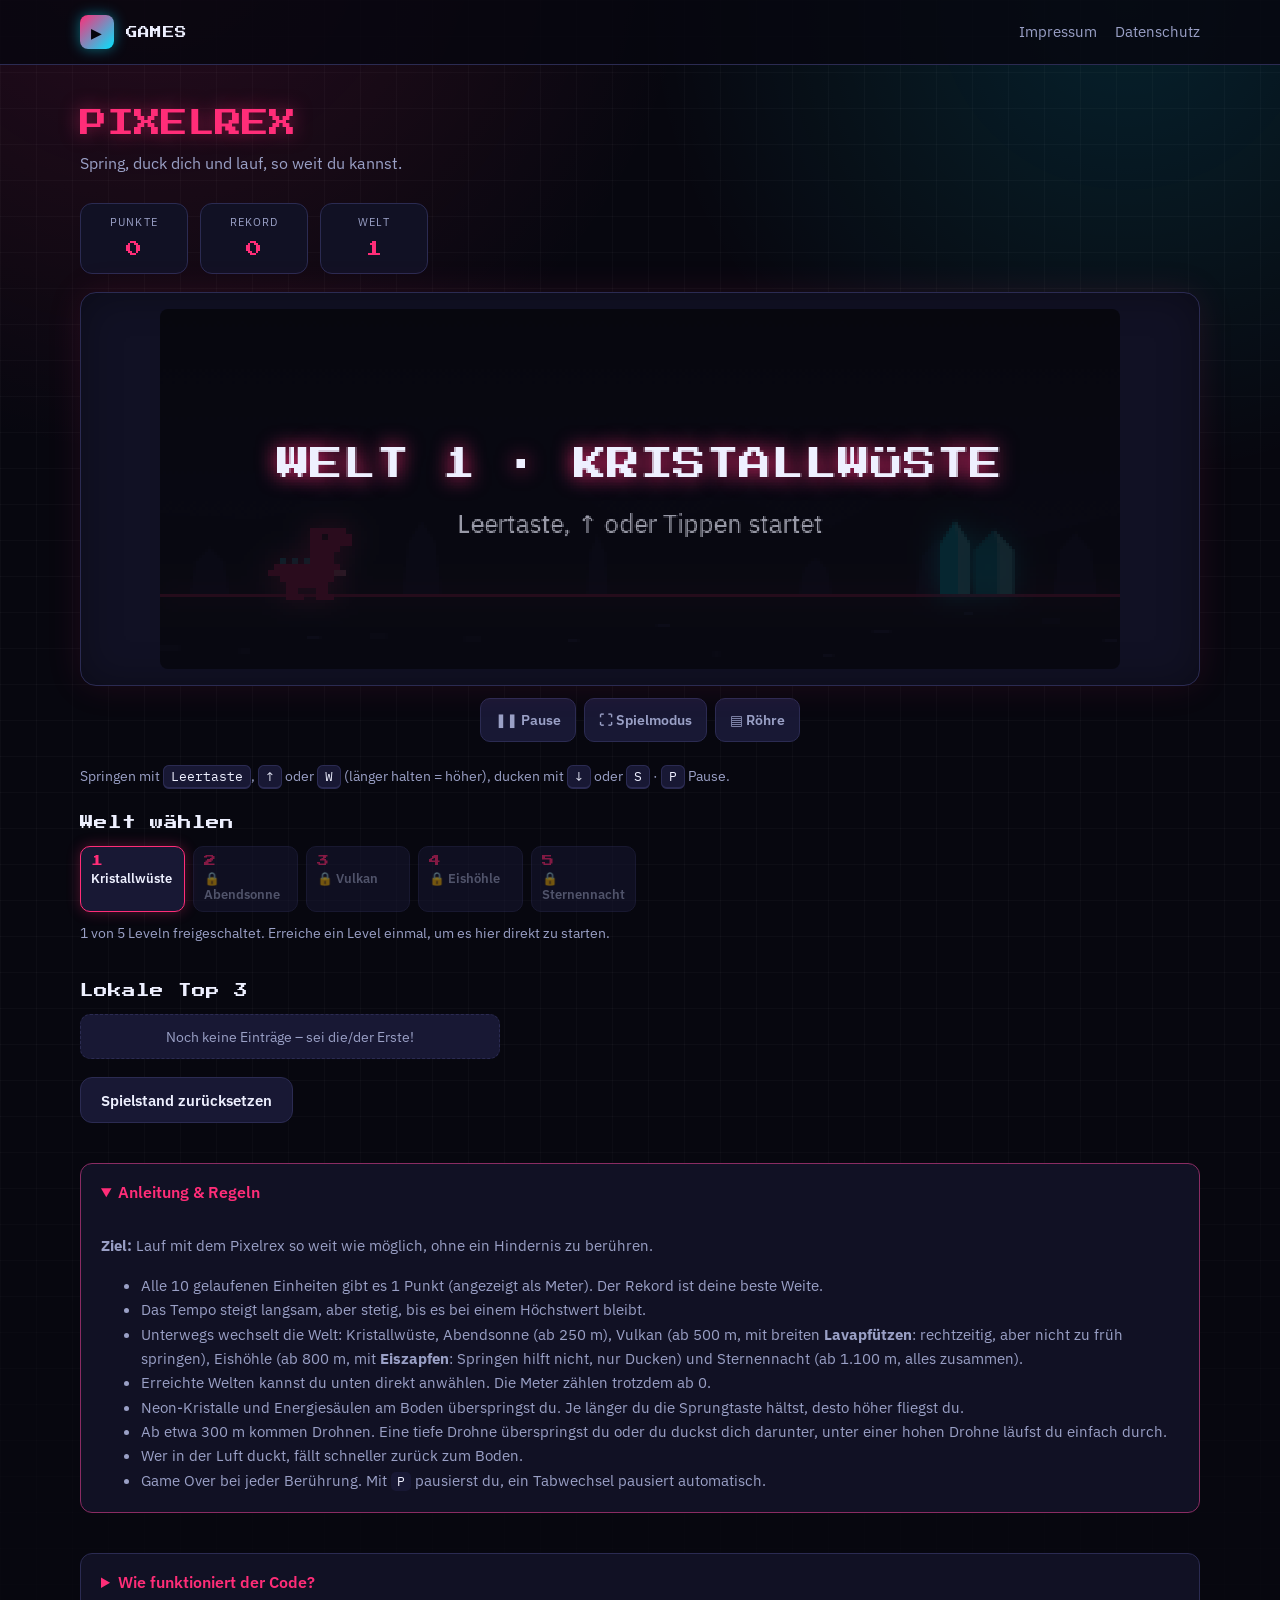
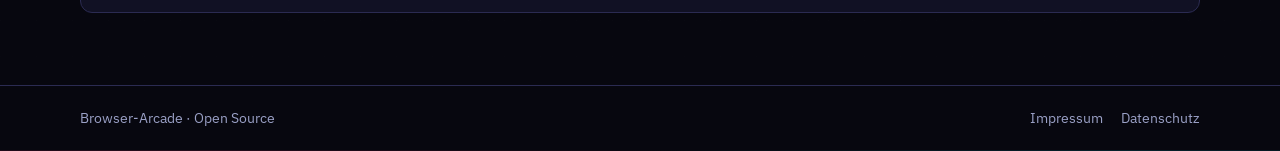
==== index.html @ fd1f9b68 "browser-arcade-pixelrex: eigenständiges Browserspiel (Vanilla-JS) Aus der Sammlung Browser-Arcade he" ====
<!doctype html>
<html lang="de">
<head>
  <meta charset="utf-8">
  <meta name="viewport" content="width=device-width,initial-scale=1">
  <meta name="theme-color" content="#07070f">
  <link rel="icon" href="./favicon.svg" type="image/svg+xml">
  <link rel="stylesheet" href="./assets/style.css">
  <title>PIXELREX · Browser-Arcade</title>
  <meta name="description" content="Endlos-Läufer im Browser: Spring mit dem neon-pinken Pixelrex über Kristalle, dück dich unter Drohnen durch und lauf so weit wie möglich. Mit Tastatur oder Touch spielbar.">
</head>
<body style="--ak:var(--pink)">
  <div class="raster" aria-hidden="true"></div>
  <a class="skip-link" href="#main">Zum Inhalt springen</a>
  <header class="kopf"><nav class="container nav" aria-label="Hauptnavigation">
    <a class="marke" href="./"><span class="logo">▶</span>GAMES</a>
    <div class="nav-links"><a href="./impressum.html">Impressum</a><a href="./datenschutz.html">Datenschutz</a></div>
  </nav></header>
  <main id="main" class="container">
    <div class="spiel-kopf"><div><h1>PIXELREX</h1><p class="unterzeile">Spring, duck dich und lauf, so weit du kannst.</p></div></div>
    <div class="hud">
      <div class="hud-feld"><div class="label">Punkte</div><div class="wert" id="hud-punkte">0</div></div>
      <div class="hud-feld"><div class="label">Rekord</div><div class="wert" id="hud-rekord">0</div></div>
      <div class="hud-feld"><div class="label">Welt</div><div class="wert" id="hud-welt">1</div></div>
    </div>
    <div class="buehne">
      <!-- Logisch 640x240 Pixel. Die CSS-Breite (100%, max. 960px) skaliert das Bild nur;
           die Spiellogik rechnet immer in den 640er-Koordinaten. -->
      <canvas id="leinwand" width="640" height="240" role="img"
              aria-label="Pixelrex-Spielfeld: ein pinker Pixel-Dino läuft über einen Neon-Boden und weicht Kristallen und Drohnen aus"
              style="max-width:960px;margin-inline:auto;image-rendering:pixelated"></canvas>
    </div>
    <p class="steuerung"><span class="nur-tastatur">Springen mit <kbd>Leertaste</kbd>, <kbd>↑</kbd> oder <kbd>W</kbd> (länger halten = höher), ducken mit <kbd>↓</kbd> oder <kbd>S</kbd> · <kbd>P</kbd> Pause.</span><span class="nur-touch">Rechte Taste oder Tippen aufs Feld springt (länger halten = höher), die linke Taste duckt. Tipp: Im Querformat und mit <strong>Spielmodus</strong> wird das Feld am größten.</span></p>
    <section style="max-width:420px;margin-top:36px"><h2 style="font-family:var(--pixel);font-weight:400;font-size:.85rem">Lokale Top 3</h2><div id="topliste"></div>
      <button class="knopf" id="reset" style="margin-top:10px">Spielstand zurücksetzen</button></section>
    <section class="lernbox"><details open><summary>Anleitung &amp; Regeln</summary>
      <p><strong>Ziel:</strong> Lauf mit dem Pixelrex so weit wie möglich, ohne ein Hindernis zu berühren.</p>
      <ul>
        <li>Alle 10 gelaufenen Einheiten gibt es 1 Punkt (angezeigt als Meter). Der Rekord ist deine beste Weite.</li>
        <li>Das Tempo steigt langsam, aber stetig, bis es bei einem Höchstwert bleibt.</li>
        <li>Unterwegs wechselt die Welt: Kristallwüste, Abendsonne (ab 250 m), Vulkan (ab 500 m, mit breiten <strong>Lavapfützen</strong>: rechtzeitig, aber nicht zu früh springen), Eishöhle (ab 800 m, mit <strong>Eiszapfen</strong>: Springen hilft nicht, nur Ducken) und Sternennacht (ab 1.100 m, alles zusammen).</li>
        <li>Erreichte Welten kannst du unten direkt anwählen. Die Meter zählen trotzdem ab 0.</li>
        <li>Neon-Kristalle und Energiesäulen am Boden überspringst du. Je länger du die Sprungtaste hältst, desto höher fliegst du.</li>
        <li>Ab etwa 300 m kommen Drohnen. Eine tiefe Drohne überspringst du oder du duckst dich darunter, unter einer hohen Drohne läufst du einfach durch.</li>
        <li>Wer in der Luft duckt, fällt schneller zurück zum Boden.</li>
        <li>Game Over bei jeder Berührung. Mit <code>P</code> pausierst du, ein Tabwechsel pausiert automatisch.</li>
      </ul>
    </details></section>

    <section class="lernbox"><details><summary>Wie funktioniert der Code?</summary>
      <p><strong>Die Welt läuft, nicht der Rex.</strong> Der Rex steht immer bei <code>x = 72</code>. Stattdessen schieben wir Hindernisse, Bodenmarken und Hintergrund pro Schritt um <code>tempo * SCHRITT</code> nach links. Dadurch brauchen wir keine Kamera, und die Kollisionsrechnung bleibt einfach, weil sich nur eine Achse des Rex ändert: seine Höhe.</p>
      <p><strong>Physik mit festem Zeitschritt.</strong> Ein Sprung ist eine Wurfparabel: Die Gravitation zieht die Geschwindigkeit pro Sekunde um 2400 Pixel nach unten, die Geschwindigkeit verschiebt die Höhe. Würden wir mit der Zeit seit dem letzten Frame rechnen, fiele die Sprunghöhe je nach Bildrate minimal unterschiedlich aus. Darum sammelt ein <em>Akkumulator</em> die Zeit und verbraucht sie in festen Portionen von 1/240 Sekunde, wie bei Snake. Die Formeln dazu (<code>luftzeit</code>, <code>sprunghoehe</code>) stehen in <code>logik.js</code>.</p>
      <p><strong>Kollision per AABB.</strong> Jede Figur bekommt ein achsenparalleles Rechteck (<em>Axis-Aligned Bounding Box</em>). Zwei Rechtecke überlappen sich genau dann, wenn sie sich auf der x-Achse UND auf der y-Achse überlappen, das sind vier Vergleiche. Die Hitboxen sind absichtlich ein paar Pixel kleiner als die Grafik: Ecken, Stacheln und Kristallspitzen sind optisch leer, ein Treffer dort fühlte sich unfair an.</p>
      <p><strong>Warum der Abstand zwischen Hindernissen mit dem Tempo wächst.</strong> Ein Sprung dauert immer rund 0,63 Sekunden, egal wie schnell die Welt läuft. Bei hohem Tempo legt der Rex in dieser Zeit aber viel mehr Strecke zurück. Mit einer festen Lücke in Pixeln läge das nächste Hindernis irgendwann schon vor der Landung, und das Spiel wäre unschaffbar. <code>mindestAbstand</code> rechnet deshalb in Zeit (Luftzeit plus Reaktionspuffer) und wandelt sie mit <code>Strecke = Tempo * Zeit</code> in Pixel um. Ein Zufallszuschlag sorgt für Abwechslung.</p>
      <p><strong>Eingabe-Puffer und variable Sprunghöhe.</strong> Wer die Taste einen Wimpernschlag zu früh drückt, soll nicht bestraft werden: Der Wunsch wird 0,12 Sekunden gemerkt und beim Landen eingelöst. Lässt man die Taste los, solange der Rex noch steigt, wird seine Geschwindigkeit begrenzt (<code>sprungKappen</code>), und der Sprung fällt niedriger aus.</p>
      <p><strong>Pixel-Kunst aus Text.</strong> Der Rex ist ein Array aus Zeichenketten: Jedes Zeichen steht für ein Quadrat (<code>#</code> Körper, <code>e</code> Auge, <code>.</code> leer). Eine kleine Schleife malt daraus <code>fillRect</code>-Rechtecke. Kristalle, Säulen und Drohnen entstehen aus Pfaden (<code>moveTo</code>, <code>lineTo</code>). Die Farben liest <code>lesFarbe</code> per <code>getComputedStyle</code> aus den CSS-Variablen.</p>
      <p><strong>Parallaxe.</strong> Zwei Hintergrundebenen wandern unterschiedlich schnell (12 % und 35 % des Bodentempos). Das täuscht Tiefe vor. Wer im Betriebssystem &quot;Bewegung reduzieren&quot; eingestellt hat, sieht die Ebenen stillstehen, Staubwolken und Funken entfallen ganz (<code>bewegungReduziert()</code>).</p>
      <p><strong>Touch.</strong> <code>pointerdown</code> löst den Sprung aus, Finger halten und nach unten ziehen duckt. <code>touch-action: none</code> verhindert, dass der Browser dabei die Seite scrollt.</p>
    </details></section>
  </main>
  <footer class="fuss"><div class="container fuss-in"><span>Browser-Arcade · Open Source</span><nav aria-label="Rechtliches"><a href="./impressum.html">Impressum</a><a href="./datenschutz.html">Datenschutz</a></nav></div></footer>
  <script type="module" src="./game.js"></script>
</body>
</html>
---- assets/style.css ----
/* ============================================================
   Browser-Arcade · Design-System
   ------------------------------------------------------------
   Dieses Stylesheet teilen sich ALLE Seiten (Hub + jedes Spiel).
   Aufbau:
     1. Schriften (lokal gehostet, keine externen Dienste)
     2. Design-Tokens (CSS-Variablen = zentrale Stellschrauben)
     3. Grundlayout (Body, Hintergrund, Container)
     4. Kopfzeile / Fußzeile
     5. Hub: Spiel-Karten-Raster
     6. Spielseiten: Kopf, HUD, Spielfläche
     7. Bausteine: Knöpfe, Dialoge, Topliste, Badges
     8. Animationen & Übergänge
     9. Barrierefreiheit (reduzierte Bewegung)
    10. Gewinnfeier (eskalierende Gewinn-Animationen der Slots)
    11. Risiko (Leiter und Rot/Schwarz, assets/risiko.js)
   ============================================================ */


/* ---------- 1. Schriften ------------------------------------
   @font-face lädt die Schriftdateien vom EIGENEN Server.
   font-display:swap = Text sofort mit Ersatzschrift anzeigen,
   bis die richtige Schrift geladen ist (kein "unsichtbarer Text"). */
@font-face{font-family:"Press Start 2P";font-style:normal;font-weight:400;font-display:swap;src:url("fonts/press-start-2p-latin-400-normal.woff2") format("woff2")}
@font-face{font-family:"IBM Plex Sans";font-style:normal;font-weight:400;font-display:swap;src:url("fonts/ibm-plex-sans-latin-400-normal.woff2") format("woff2")}
@font-face{font-family:"IBM Plex Sans";font-style:normal;font-weight:600;font-display:swap;src:url("fonts/ibm-plex-sans-latin-600-normal.woff2") format("woff2")}
@font-face{font-family:"IBM Plex Sans";font-style:normal;font-weight:700;font-display:swap;src:url("fonts/ibm-plex-sans-latin-700-normal.woff2") format("woff2")}
@font-face{font-family:"IBM Plex Mono";font-style:normal;font-weight:400;font-display:swap;src:url("fonts/ibm-plex-mono-latin-400-normal.woff2") format("woff2")}


/* ---------- 2. Design-Tokens ---------------------------------
   Alle Farben/Abstände an EINER Stelle. Ändert man hier etwas,
   zieht es sich durch die komplette Seite. var(--name) greift
   überall darauf zu. */
:root{
  /* Flächen */
  --bg:#07070f;          /* Seitenhintergrund (fast schwarz, leicht blau) */
  --panel:#111124;       /* Karten & Panels */
  --panel2:#181834;      /* hellere Panel-Variante (Hover, HUD) */
  --line:#2b2b52;        /* Rahmenlinien */

  /* Text */
  --txt:#eef0ff;         /* Haupttext */
  --mut:#9aa0c6;         /* gedämpfter Text */

  /* Neon-Akzente – jede Spielkategorie hat ihre Farbe */
  --pink:#ff2d78;        /* Arcade/Action */
  --cyan:#00e5ff;        /* Puzzle */
  --lime:#9dff00;        /* Wörter */
  --gold:#ffc84d;        /* Glück & Zahlen / Casino */
  --violet:#b28dff;      /* Bald verfügbar */

  /* Schrift-Stapel */
  --pixel:"Press Start 2P",monospace;            /* Überschriften, Scores */
  --sans:"IBM Plex Sans",system-ui,sans-serif;   /* Fließtext */
  --mono:"IBM Plex Mono",monospace;              /* Zahlen, Tastatur-Hinweise */

  /* Bewegung – zentrale Timing-Werte für ruhige, einheitliche Übergänge */
  --schnell:.18s cubic-bezier(.4,0,.2,1);
  --weich:.3s cubic-bezier(.33,1,.68,1);

  /* Akzentfarbe der aktuellen Seite – Spielseiten überschreiben
     diese Variable per style="--ak:var(--cyan)" am <body>. */
  --ak:var(--cyan);
}

*{box-sizing:border-box}
html{scroll-behavior:smooth}


/* ---------- 3. Grundlayout ----------------------------------- */
body{
  margin:0;min-width:320px;min-height:100svh;
  color:var(--txt);
  font:16px/1.6 var(--sans);
  background:
    /* zwei weiche Farb-Glows oben links/rechts … */
    radial-gradient(circle at 12% -5%, color-mix(in srgb,var(--pink) 14%,transparent), transparent 34rem),
    radial-gradient(circle at 88% 0%, color-mix(in srgb,var(--cyan) 12%,transparent), transparent 30rem),
    var(--bg);
  /* Einblendung beim Seitenwechsel (Definition unter Punkt 8) */
  animation:seite-rein .45s cubic-bezier(.33,1,.68,1) both;
}

/* Dezentes Pixel-Raster über der ganzen Seite. position:fixed +
   pointer-events:none = liegt drüber, stört aber keine Klicks. */
.raster{
  position:fixed;inset:0;z-index:-1;pointer-events:none;
  background-image:
    linear-gradient(#ffffff07 1px,transparent 1px),
    linear-gradient(90deg,#ffffff07 1px,transparent 1px);
  background-size:36px 36px;
  mask-image:linear-gradient(#000 60%,transparent);
}

a{color:inherit}
.container{width:min(1120px,calc(100% - 40px));margin:auto}

/* Sprungmarke für Tastatur-Nutzer: unsichtbar, bis sie Fokus bekommt */
.skip-link{position:absolute;left:-999px;top:8px;background:var(--panel);padding:8px 14px;border-radius:8px;z-index:99}
.skip-link:focus{left:8px}


/* ---------- 4. Kopfzeile / Fußzeile -------------------------- */
.kopf{
  position:sticky;top:0;z-index:10;
  border-bottom:1px solid var(--line);
  background:color-mix(in srgb,var(--bg) 82%,transparent);
  backdrop-filter:blur(14px);  /* "Milchglas"-Effekt beim Scrollen */
}
.nav{min-height:64px;display:flex;align-items:center;justify-content:space-between;gap:20px}
.marke{display:flex;align-items:center;gap:12px;text-decoration:none;font-family:var(--pixel);font-size:.72rem;letter-spacing:.02em}
.marke .logo{
  display:grid;place-items:center;width:34px;height:34px;border-radius:8px;
  background:linear-gradient(135deg,var(--pink),var(--cyan));color:#05050c;
  font-size:.9rem;
  box-shadow:0 0 14px color-mix(in srgb,var(--cyan) 45%,transparent);
}
.nav-links{display:flex;flex-wrap:wrap;gap:8px 18px;font-size:.92rem}
.nav-links a{color:var(--mut);text-decoration:none;transition:color var(--schnell)}
.nav-links a:hover,.nav-links a[aria-current="page"]{color:var(--ak)}

.fuss{border-top:1px solid var(--line);margin-top:72px}
.fuss-in{min-height:64px;display:flex;flex-wrap:wrap;align-items:center;justify-content:space-between;gap:10px 20px;font-size:.9rem;color:var(--mut)}
.fuss a{color:var(--mut);text-decoration:none;transition:color var(--schnell)}
.fuss a:hover{color:var(--ak)}
.fuss nav{display:flex;gap:18px}


/* ---------- 5. Hub: Hero + Karten-Raster ---------------------- */
.hero{padding:72px 0 40px;text-align:center}
.hero .zeile{color:var(--ak);font-family:var(--pixel);font-size:.68rem;letter-spacing:.14em;text-transform:uppercase}
.hero h1{
  margin:18px 0 0;font-family:var(--pixel);font-weight:400;
  font-size:clamp(1.4rem,5vw,2.6rem);line-height:1.45;
  text-shadow:0 0 22px color-mix(in srgb,var(--ak) 55%,transparent);
}
.hero .intro{max-width:620px;margin:20px auto 0;color:var(--mut);font-size:1.08rem}

.kategorie{padding:34px 0 10px}
.kategorie h2{
  display:flex;align-items:center;gap:12px;
  font-family:var(--pixel);font-weight:400;font-size:.9rem;letter-spacing:.04em;
  color:var(--kat,var(--txt));
}
/* kleine Leucht-Raute vor jeder Kategorie-Überschrift */
.kategorie h2::before{
  content:"";width:10px;height:10px;rotate:45deg;flex:none;
  background:var(--kat,var(--txt));
  box-shadow:0 0 10px var(--kat,var(--txt));
}

.raster-karten{
  display:grid;gap:18px;margin-top:18px;
  grid-template-columns:repeat(auto-fill,minmax(250px,1fr));
}

/* Spiel-Karte: <a class="karte" style="--kat:var(--pink)"> …
   --kat steuert Rahmen-, Glow- und Icon-Farbe der Karte. */
.karte{
  position:relative;display:flex;flex-direction:column;gap:12px;
  padding:20px;border-radius:14px;text-decoration:none;
  background:linear-gradient(180deg,var(--panel2),var(--panel));
  border:1px solid color-mix(in srgb,var(--kat,var(--line)) 35%,var(--line));
  transition:transform var(--weich),box-shadow var(--weich),border-color var(--weich);
}
.karte:hover,.karte:focus-visible{
  transform:translateY(-5px);
  border-color:var(--kat);
  box-shadow:0 10px 32px #00000066,0 0 24px color-mix(in srgb,var(--kat) 28%,transparent);
}
/* Icon wackelt beim Hover kurz – Keyframes unter Punkt 8 */
.karte:hover .karte-icon{animation:wackeln .5s ease}
.karte-icon{width:46px;height:46px;color:var(--kat)}
.karte-icon svg{width:100%;height:100%;display:block}
.karte h3{margin:0;font-family:var(--pixel);font-weight:400;font-size:.82rem;line-height:1.5;color:var(--txt)}
.karte p{margin:0;color:var(--mut);font-size:.92rem;flex:1}
.karte .meta{display:flex;align-items:center;justify-content:space-between;font-size:.8rem;color:var(--mut)}
.karte .meta .los{color:var(--kat);font-weight:600;transition:transform var(--schnell)}
.karte:hover .meta .los{transform:translateX(4px)}

/* "Bald"-Karten: gleiche Optik, aber nicht klickbar + ausgegraut */
.karte.bald{opacity:.55;pointer-events:none}
.karte .badge{
  position:absolute;top:14px;right:14px;
  font-family:var(--pixel);font-size:.62rem;padding:5px 8px;border-radius:6px;
  color:var(--kat);border:1px solid color-mix(in srgb,var(--kat) 50%,transparent);
}

.hinweis{
  margin-top:56px;padding:16px 20px;border-radius:12px;font-size:.92rem;color:var(--mut);
  background:var(--panel);border:1px solid var(--line);
}
.hinweis strong{color:var(--txt)}


/* ---------- 6. Spielseiten ------------------------------------ */
.spiel-kopf{padding:40px 0 8px;display:flex;flex-wrap:wrap;align-items:end;justify-content:space-between;gap:16px}
.spiel-kopf h1{
  margin:0;font-family:var(--pixel);font-weight:400;
  font-size:clamp(1.1rem,4vw,1.7rem);line-height:1.4;color:var(--ak);
  text-shadow:0 0 18px color-mix(in srgb,var(--ak) 50%,transparent);
}
.spiel-kopf .unterzeile{margin:8px 0 0;color:var(--mut)}

/* HUD = Anzeigen über dem Spielfeld (Punkte, Rekord, Züge …) */
.hud{display:flex;flex-wrap:wrap;gap:12px;margin:18px 0}
.hud-feld{
  min-width:108px;padding:10px 16px;border-radius:12px;text-align:center;
  background:var(--panel);border:1px solid var(--line);
}
.hud-feld .label{font-size:.68rem;letter-spacing:.1em;text-transform:uppercase;color:var(--mut)}
.hud-feld .wert{font-family:var(--pixel);font-size:1rem;margin-top:6px;color:var(--ak)}

/* Rahmen um die eigentliche Spielfläche (Canvas oder Grid) */
.buehne{
  position:relative;margin:10px 0 26px;padding:16px;border-radius:16px;
  background:var(--panel);border:1px solid var(--line);
  box-shadow:inset 0 0 40px #00000055,0 0 36px color-mix(in srgb,var(--ak) 10%,transparent);
}
.buehne canvas{display:block;width:100%;height:auto;border-radius:8px;image-rendering:pixelated}

/* Steuerungs-Hinweise unter dem Spielfeld */
.steuerung{color:var(--mut);font-size:.9rem}
.steuerung kbd{
  font-family:var(--mono);font-size:.82rem;color:var(--txt);
  background:var(--panel2);border:1px solid var(--line);border-bottom-width:2px;
  border-radius:6px;padding:2px 7px;
}

/* Abschnitt "Wie funktioniert der Code?" auf jeder Spielseite */
.lernbox{margin:40px 0}
.lernbox details{
  background:var(--panel);border:1px solid var(--line);border-radius:12px;
  padding:4px 20px;transition:border-color var(--schnell);
}
.lernbox details[open]{border-color:color-mix(in srgb,var(--ak) 45%,var(--line))}
.lernbox summary{cursor:pointer;padding:12px 0;font-weight:600;color:var(--ak)}
.lernbox p,.lernbox li{color:var(--mut);font-size:.95rem}
.lernbox code{font-family:var(--mono);font-size:.85em;color:var(--txt);background:var(--panel2);padding:1px 6px;border-radius:5px}


/* ---------- 7. Bausteine -------------------------------------- */
.knopf{
  display:inline-block;padding:12px 20px;border-radius:12px;cursor:pointer;
  font:600 .95rem var(--sans);text-decoration:none;color:var(--txt);
  background:var(--panel2);border:1px solid var(--line);
  transition:transform var(--schnell),box-shadow var(--schnell),border-color var(--schnell);
}
.knopf:hover{transform:translateY(-2px);border-color:var(--ak)}
.knopf:active{transform:translateY(0) scale(.97)}  /* kurzes "Eindrücken" */
.knopf.primaer{
  border:0;color:#05050c;
  background:linear-gradient(135deg,var(--ak),color-mix(in srgb,var(--ak) 55%,#fff));
}
.knopf.primaer:hover{box-shadow:0 0 22px color-mix(in srgb,var(--ak) 50%,transparent)}
.knopf:disabled{opacity:.45;cursor:not-allowed;transform:none}

/* Game-Over-/Info-Dialog (natives <dialog>-Element) */
dialog.spiel-dialog{
  border:1px solid color-mix(in srgb,var(--ak) 45%,var(--line));border-radius:16px;
  background:var(--panel);color:var(--txt);
  padding:28px;max-width:min(92vw,420px);text-align:center;
  box-shadow:0 0 60px color-mix(in srgb,var(--ak) 25%,transparent);
}
dialog.spiel-dialog::backdrop{background:#05050ccc;backdrop-filter:blur(3px)}
dialog.spiel-dialog[open]{animation:dialog-rein .3s cubic-bezier(.33,1,.68,1)}
dialog.spiel-dialog h2{font-family:var(--pixel);font-weight:400;font-size:1rem;color:var(--ak);margin:0 0 14px;line-height:1.5}
dialog.spiel-dialog .gross{font-family:var(--pixel);font-size:1.6rem;margin:10px 0}
dialog.spiel-dialog p{color:var(--mut)}
dialog.spiel-dialog .aktionen{display:flex;gap:10px;justify-content:center;margin-top:20px;flex-wrap:wrap}

/* Frisch eingetragener Platz: nur ein dezenter Akzentrahmen, kein Tamtam */
.topliste li.neu{border-color:color-mix(in srgb,var(--ak) 55%,var(--line))}
/* Unaufdringliche "Eingetragen als …"-Zeile im Game-Over-Dialog */
.initialen-zeile{color:var(--mut);font-size:.85rem;margin:2px 0 0}
.initialen.klein{width:5ch;font-size:.8rem;padding:4px 0 4px .3em;margin-left:6px;letter-spacing:.2em}

/* Eingabefeld für Arcade-Initialen (3 Zeichen) */
.initialen{
  width:7ch;text-align:center;text-transform:uppercase;
  font-family:var(--pixel);font-size:1.2rem;letter-spacing:.3em;
  color:var(--ak);background:var(--panel2);
  border:1px solid var(--line);border-radius:10px;padding:10px 0 10px .3em;
  transition:border-color var(--schnell),box-shadow var(--schnell);
}
.initialen:focus{outline:none;border-color:var(--ak);box-shadow:0 0 14px color-mix(in srgb,var(--ak) 35%,transparent)}

/* Lokale Top-3-Liste */
.topliste{margin:0;padding:0;list-style:none}
.topliste li{
  display:flex;align-items:center;gap:14px;
  padding:10px 14px;border-radius:10px;margin-bottom:8px;
  background:var(--panel2);border:1px solid var(--line);
  animation:zeile-rein .4s cubic-bezier(.33,1,.68,1) backwards;
}
/* Einträge erscheinen nacheinander (gestaffelte Verzögerung) */
.topliste li:nth-child(2){animation-delay:.08s}
.topliste li:nth-child(3){animation-delay:.16s}
.topliste .platz{font-family:var(--pixel);font-size:.8rem;width:2.2em;color:var(--mut)}
.topliste li:first-child .platz{color:var(--gold);text-shadow:0 0 10px color-mix(in srgb,var(--gold) 60%,transparent)}
.topliste .name{font-family:var(--pixel);font-size:.8rem;letter-spacing:.15em}
.topliste .punkte{margin-left:auto;font-family:var(--mono);color:var(--ak)}
.topliste .leer{color:var(--mut);font-size:.9rem;border-style:dashed;justify-content:center}

/* Casino-Bausteine: Einsatz-Chips + Wallet-Leiste ------------- */
/* Chip-Knöpfe zum Wählen des Einsatzes (10/25/50/100). Der aktive
   Chip bekommt aria-pressed="true" und leuchtet in der Akzentfarbe. */
.chips{display:flex;flex-wrap:wrap;gap:10px;margin:14px 0}
.chip{
  min-width:64px;padding:10px 14px;border-radius:999px;cursor:pointer;
  font:600 .95rem var(--mono);color:var(--txt);
  background:var(--panel2);border:2px dashed var(--line);
  transition:transform var(--schnell),border-color var(--schnell),box-shadow var(--schnell);
}
.chip:hover{transform:translateY(-2px)}
.chip[aria-pressed="true"]{
  border-style:solid;border-color:var(--ak);color:var(--ak);
  box-shadow:0 0 14px color-mix(in srgb,var(--ak) 35%,transparent);
}
.chip:disabled{opacity:.4;cursor:not-allowed;transform:none}
/* Gewinn-/Verlust-Einblendung über dem Spielfeld */
.gewinn-anzeige{font-family:var(--pixel);font-size:1.1rem;text-align:center;min-height:1.6em}
.gewinn-anzeige.plus{color:var(--lime);text-shadow:0 0 16px color-mix(in srgb,var(--lime) 60%,transparent)}
.gewinn-anzeige.minus{color:var(--pink)}

/* Rechtstexte (Impressum / Datenschutz) */
.rechtlich{padding-top:48px;max-width:760px}
/* Pixelschrift ist sehr breit – Größe an die Bildschirmbreite koppeln
   (clamp) und notfalls Wortumbruch erlauben, sonst sprengt eine lange
   Überschrift wie "Datenschutzerklärung" schmale Handys. */
.rechtlich h1{font-family:var(--pixel);font-weight:400;font-size:clamp(.92rem,4vw,1.4rem);line-height:1.6;overflow-wrap:anywhere}
.rechts-block p,.rechts-block a{overflow-wrap:anywhere}
.rechtlich .intro,.rechts-block p,.rechts-block address,.rechts-block li{color:var(--mut)}
.rechts-block{margin-top:30px;padding:20px 24px;border-radius:12px;background:var(--panel);border:1px solid var(--line)}
.rechts-block h2{margin-top:0;font-size:1.05rem}
.rechtlich a{color:var(--cyan)}


/* ---------- 8. Animationen & Übergänge ------------------------ */
/* Sanfter Übergang zwischen Seiten (View-Transitions-API).
   Browser ohne Unterstützung ignorieren die Regel einfach –
   dann greift nur die Einblend-Animation am <body>. */
@view-transition{navigation:auto}

@keyframes seite-rein{from{opacity:0;transform:translateY(10px)}to{opacity:1;transform:none}}
@keyframes dialog-rein{from{opacity:0;transform:translateY(14px) scale(.96)}to{opacity:1;transform:none}}
@keyframes zeile-rein{from{opacity:0;transform:translateX(-10px)}to{opacity:1;transform:none}}
@keyframes wackeln{25%{rotate:-7deg}60%{rotate:6deg}100%{rotate:0deg}}
/* Puls für neue Rekorde – Klasse .rekord-puls per JS setzen */
@keyframes rekord{0%,100%{transform:scale(1)}50%{transform:scale(1.12)}}
.rekord-puls{animation:rekord .5s ease 2}
/* Kurzes Aufblitzen (z. B. bei Treffern/Gewinn) */
@keyframes blitz{from{filter:brightness(2.2)}to{filter:none}}
.blitz{animation:blitz .35s ease}
/* Schütteln bei Fehleingaben (z. B. unbekanntes Wort) */
@keyframes schuettel{10%,90%{translate:-2px 0}20%,80%{translate:4px 0}30%,70%{translate:-6px 0}40%,60%{translate:6px 0}50%{translate:-4px 0}}
.schuettel{animation:schuettel .45s ease}


/* ---------- 9. Barrierefreiheit -------------------------------
   Nutzer mit "Bewegung reduzieren" im Betriebssystem bekommen
   eine ruhige Seite: alle Deko-Animationen und Übergänge aus.
   (Spiele fragen das zusätzlich in JS über UI.bewegungReduziert ab.) */
@media (prefers-reduced-motion:reduce){
  *,*::before,*::after{animation-duration:.01ms !important;animation-iteration-count:1 !important;transition-duration:.01ms !important}
  html{scroll-behavior:auto}
  @view-transition{navigation:none}
}


/* ---------- 10. Gewinnfeier ------------------------------------
   Eskalierende Gewinn-Animationen der Casino-Slots (assets/gewinnfeier.js).
   Drei Stufen, abhängig vom Verhältnis Auszahlung / Gesamteinsatz:
     .stufe-1  Banner (ab x5)            kurzes goldenes Band über der Bühne
     .stufe-2  Overlay (ab x15)          halbtransparent, pulsierender Glow, Funken
     .stufe-3  Vollbild-Overlay (ab x40) Strahlen, Münzregen (Canvas), blitzender Rand
   Das Overlay ist IMMER ein Kind der .buehne (position:absolute), nie über der
   ganzen Seite. Höhe und Mittelpunkt setzt das Skript per Inline-Style
   (height und die Variable --gf-y). Farben kommen aus den Tokens var(--gold)
   und var(--ak); die Pixel-Schrift ist var(--pixel). */

/* Grundbox: liegt oben in der Bühne und fängt Klicks ab (Klick = überspringen). */
.gewinnfeier{
  position:absolute;left:0;top:0;width:100%;
  z-index:8;                                    /* über allen Spiel-Ebenen der Bühne (bis 6), aber UNTER der Kopfzeile (10) */
  cursor:pointer;-webkit-tap-highlight-color:transparent;
  --gf-y:50%;                                   /* Mitte des Walzenfensters, setzt das Skript */
  animation:gf-rein .18s ease-out backwards;    /* nur "backwards": ein Endzustand würde das Ausblenden blockieren */
  transition:opacity .22s ease;
}
.gewinnfeier.weg{opacity:0}
.gewinnfeier.weg-schnell{opacity:0;transition-duration:.12s}

/* Nur für Screenreader: ein ruhiger Satz statt des tickenden Betrags */
.gf-sr{position:absolute;width:1px;height:1px;overflow:hidden;clip-path:inset(50%);white-space:nowrap}

/* --- Stufe 1: Banner (auch bei "Bewegung reduzieren" für alle Stufen) --- */
/* Das Band sitzt mittig auf der Oberkante der Bühne (halb drin, halb drüber):
   so verdeckt es die Walzen nicht. */
.gf-banner{
  position:absolute;left:50%;top:0;translate:-50% -50%;
  width:max-content;max-width:calc(100% - 16px);
  display:flex;flex-wrap:wrap;align-items:center;justify-content:center;gap:4px 14px;
  padding:10px 16px;border-radius:12px;text-align:center;
  font-family:var(--pixel);line-height:1.5;color:#1b1100;
  background:linear-gradient(135deg,#ffe9a0,var(--gold) 55%,#d8921a);
  box-shadow:0 4px 0 #8a5a00,0 0 24px color-mix(in srgb,var(--gold) 65%,transparent);
  animation:gf-banner-rein .32s cubic-bezier(.2,1.5,.4,1) backwards;
}
/* Im Banner: dunkle Schrift auf Gold (die Text-Stile unten gelten für das große Overlay) */
.gf-banner .gf-name{font-size:clamp(.58rem,2.8vw,.74rem);color:#1b1100;text-shadow:none;animation:none}
.gf-banner .gf-betrag{font-size:clamp(.72rem,3.4vw,.95rem);margin-top:0;color:#1b1100;text-shadow:none}
.gewinnfeier.reduziert{animation:none}
.gewinnfeier.reduziert .gf-banner{animation:none}

/* --- Stufe 2 und 3: Overlay in der Bühne --- */
.gewinnfeier.stufe-2,.gewinnfeier.stufe-3{overflow:hidden;border-radius:15px}
.gewinnfeier.stufe-2{
  background:radial-gradient(ellipse 85% 75% at 50% var(--gf-y),
    color-mix(in srgb,var(--gold) 24%,transparent),
    color-mix(in srgb,var(--bg) 74%,transparent) 78%);
}
.gewinnfeier.stufe-3{
  background:radial-gradient(ellipse 90% 80% at 50% var(--gf-y),
    color-mix(in srgb,var(--gold) 30%,transparent),
    color-mix(in srgb,var(--bg) 88%,transparent) 80%);
}

/* Pulsierender Gold-Glow am Innenrand des Overlays */
.gf-glow{
  position:absolute;inset:0;border-radius:inherit;pointer-events:none;
  box-shadow:inset 0 0 34px 4px color-mix(in srgb,var(--gold) 45%,transparent);
  animation:gf-puls 1s ease-in-out infinite alternate;
}
.stufe-3 .gf-glow{
  box-shadow:inset 0 0 60px 10px color-mix(in srgb,var(--gold) 65%,transparent);
  animation-duration:.45s;
}

/* Stufe 3: langsam kreisende Lichtstrahlen hinter dem Betrag */
.gf-strahlen{
  position:absolute;left:50%;top:var(--gf-y);width:230%;aspect-ratio:1;translate:-50% -50%;
  pointer-events:none;
  background:repeating-conic-gradient(color-mix(in srgb,var(--gold) 30%,transparent) 0 8deg,transparent 8deg 22deg);
  -webkit-mask-image:radial-gradient(circle,#000 0,transparent 52%);
  mask-image:radial-gradient(circle,#000 0,transparent 52%);
  animation:gf-drehen 16s linear infinite;
}

/* Stufe 3: Canvas der Partikel-Engine füllt das ganze Overlay */
.gf-partikel{position:absolute;inset:0;width:100%;height:100%;pointer-events:none}

/* Stufe 2: einzelne aufsteigende Funken (--x, --dauer, --verz setzt das Skript zufällig) */
.gf-funke{
  position:absolute;left:var(--x);bottom:6%;width:4px;height:4px;pointer-events:none;
  background:#fff3b0;box-shadow:0 0 8px 2px color-mix(in srgb,var(--gold) 80%,transparent);
  animation:gf-funke var(--dauer) ease-out var(--verz) infinite backwards;
}

/* Text: Zusatzzeile, Stufen-Name, Betrag, Faktor */
.gf-inhalt{
  position:absolute;left:50%;top:var(--gf-y);translate:-50% -50%;
  width:min(94%,520px);text-align:center;pointer-events:none;
  font-family:var(--pixel);
}
.gf-zusatz{font-size:clamp(.5rem,2.4vw,.62rem);color:var(--mut);letter-spacing:.12em;margin-bottom:10px}
.gf-name{
  font-size:clamp(.8rem,4.4vw,1.5rem);line-height:1.4;color:var(--gold);
  text-shadow:0 0 16px var(--gold),3px 3px 0 #6e4300;
  animation:gf-pop .45s cubic-bezier(.2,1.5,.4,1) backwards;
}
.gf-betrag{
  font-size:clamp(1.25rem,8.4vw,2.7rem);line-height:1.3;margin-top:12px;color:#fff6d0;
  text-shadow:0 0 18px var(--gold),0 0 4px var(--gold);overflow-wrap:anywhere;
  font-variant-numeric:tabular-nums;
}
.gf-faktor{margin-top:12px;font:600 .85rem var(--sans);color:var(--txt);text-shadow:0 1px 4px #000,0 0 10px #000}
.stufe-3 .gf-name{font-size:clamp(1rem,6vw,2rem);animation-duration:.55s}
.stufe-3 .gf-betrag{font-size:clamp(1.4rem,9.4vw,3.2rem)}
/* Ist der Ticker am Ziel, "schlägt" der Endbetrag einmal ein */
.gewinnfeier.fertig .gf-betrag{animation:gf-knall .5s cubic-bezier(.2,1.6,.4,1)}
.gf-hinweis{
  position:absolute;left:0;right:0;bottom:8px;text-align:center;pointer-events:none;
  font:.72rem var(--sans);color:var(--mut);opacity:.8;
}

/* --- Leuchten der Bühne selbst (Klasse am .buehne-Element, nur während der Feier) --- */
/* Nur die Mitte der Animation ist angegeben; Anfang und Ende sind der normale Zustand der Bühne. */
@keyframes gf-leuchten-1{
  35%{border-color:var(--gold);box-shadow:inset 0 0 40px #00000055,0 0 30px 3px color-mix(in srgb,var(--gold) 60%,transparent)}
}
@keyframes gf-leuchten-2{
  25%,75%{border-color:var(--gold);box-shadow:inset 0 0 40px #00000055,0 0 42px 6px color-mix(in srgb,var(--gold) 70%,transparent)}
  50%{border-color:color-mix(in srgb,var(--gold) 50%,var(--line));box-shadow:inset 0 0 40px #00000055,0 0 24px color-mix(in srgb,var(--gold) 40%,transparent)}
}
@keyframes gf-leuchten-3{
  0%,100%{border-color:var(--gold);box-shadow:inset 0 0 50px color-mix(in srgb,var(--gold) 35%,transparent),0 0 70px 14px color-mix(in srgb,var(--gold) 80%,transparent)}
  50%{border-color:#fff3b0;box-shadow:inset 0 0 20px #00000055,0 0 26px 2px color-mix(in srgb,var(--gold) 45%,transparent)}
}
.buehne.gf-leuchten-1{animation:gf-leuchten-1 1.2s ease-out}
.buehne.gf-leuchten-2{animation:gf-leuchten-2 1s ease-in-out 2}
.buehne.gf-leuchten-3{animation:gf-leuchten-3 .5s ease-in-out infinite}

@keyframes gf-rein{from{opacity:0}}
@keyframes gf-banner-rein{from{opacity:0;translate:-50% -140%;scale:.7}}
@keyframes gf-pop{from{opacity:0;scale:.5}}
@keyframes gf-knall{0%{scale:1}40%{scale:1.3}100%{scale:1}}
@keyframes gf-puls{from{opacity:.45}to{opacity:1}}
@keyframes gf-drehen{to{rotate:360deg}}
@keyframes gf-funke{
  from{translate:0 0;opacity:0}
  15%{opacity:1}
  to{translate:0 -150px;opacity:0}
}

/* Bewegung reduzieren: Das Skript baut dann ohnehin nur das statische Banner, und die
   globale Regel in Abschnitt 9 schaltet CSS-Animationen ab. Hier zur Sicherheit noch
   die Dauer-Schleifen und das Bühnen-Leuchten. */
@media (prefers-reduced-motion:reduce){
  .gf-glow,.gf-strahlen,.gf-funke,.buehne[class*="gf-leuchten-"]{animation:none}
}


/* ---------- 11. Risiko ------------------------------------------
   Das Risiko-Feature (assets/risiko.js): nach einem Gewinn "Sammeln oder
   riskieren?", mit der RISIKOLEITER und dem Kartenrisiko ROT/SCHWARZ.
   Zwei Verwendungen, ein Stil:
     .risiko        Overlay IN der .buehne der Slots (position:absolute, wie die
                    Gewinnfeier, nie über der ganzen Seite). Das Skript setzt die
                    Höhe per Inline-Style.
     .rk-leiter     die Leiter selbst (auch im Solo-Spiel "Risikoleiter" benutzt)
     .rk-karten     die Karte mit den Knöpfen ROT / SCHWARZ
   Farben: Gold (var(--gold)) für Gewinn und Aufstieg, Pink (var(--pink)) für
   Gefahr, Null und Absturz. Die Pixel-Schrift ist var(--pixel). */

.risiko{
  position:absolute;left:0;top:0;width:100%;
  z-index:9;                                    /* über der Gewinnfeier (8), unter der Kopfzeile (10) */
  display:grid;place-items:center;padding:12px;
  border-radius:15px;overflow:auto;
  background:radial-gradient(ellipse 90% 80% at 50% 50%,
    color-mix(in srgb,var(--gold) 14%,transparent),
    color-mix(in srgb,var(--bg) 90%,transparent) 78%);
  animation:rk-rein .18s ease-out backwards;    /* nur "backwards": ein Endzustand würde das Ausblenden blockieren */
  transition:opacity .18s ease,background .3s ease;
}
.risiko.weg{opacity:0}
/* Nach einem Absturz färbt sich alles rot */
.risiko.verloren{
  background:radial-gradient(ellipse 90% 80% at 50% 50%,
    color-mix(in srgb,var(--pink) 26%,transparent),
    color-mix(in srgb,var(--bg) 90%,transparent) 78%);
}

.rk-panel{
  width:min(100%,400px);padding:18px 16px 14px;border-radius:16px;text-align:center;
  background:color-mix(in srgb,var(--panel) 95%,transparent);
  border:1px solid color-mix(in srgb,var(--gold) 55%,var(--line));
  box-shadow:0 10px 36px #000a,0 0 34px color-mix(in srgb,var(--gold) 22%,transparent);
  transition:border-color .3s ease,box-shadow .3s ease;
}
.rk-panel:focus{outline:none}                   /* nur programmatischer Fokus (tabindex=-1), kein Tab-Stopp */
.risiko.verloren .rk-panel{
  border-color:var(--pink);
  box-shadow:0 10px 36px #000a,0 0 38px color-mix(in srgb,var(--pink) 38%,transparent);
}

.rk-kopf{margin:0;font-family:var(--pixel);font-size:.62rem;letter-spacing:.16em;color:var(--mut)}
.risiko.verloren .rk-kopf{color:var(--pink)}
.rk-betrag{
  margin:8px 0 2px;font-family:var(--pixel);font-size:clamp(1.3rem,7vw,2rem);line-height:1.3;
  color:var(--gold);text-shadow:0 0 16px color-mix(in srgb,var(--gold) 60%,transparent);
  font-variant-numeric:tabular-nums;overflow-wrap:anywhere;
}
.risiko.verloren .rk-betrag{color:var(--pink);text-shadow:0 0 16px color-mix(in srgb,var(--pink) 60%,transparent)}
.rk-netto{margin:0;min-height:1.4em;font-size:.82rem;color:var(--mut)}
.rk-frage{margin:12px 0 10px;font-weight:600}
.rk-bereich{display:flex;flex-direction:column;align-items:stretch}
.rk-klein{margin:12px 0 0;font-size:.78rem;line-height:1.45;color:var(--mut)}

/* Knopf-Reihe: auf schmalen Handys umbrechen */
.rk-aktionen{display:flex;flex-wrap:wrap;justify-content:center;gap:10px}
.rk-aktionen .knopf{flex:1 1 104px;padding:12px 10px}
.rk-riskieren{
  border:0;color:#fff;letter-spacing:.04em;
  background:linear-gradient(135deg,var(--pink),color-mix(in srgb,var(--pink) 55%,#000));
}
.rk-riskieren:hover:not(:disabled){box-shadow:0 0 22px color-mix(in srgb,var(--pink) 55%,transparent);border-color:transparent}

/* --- Die Leiter ----------------------------------------------- */
.rk-leiter{display:flex;flex-direction:column;gap:10px;align-items:stretch}
.rk-stufen{list-style:none;margin:0;padding:0;display:flex;flex-direction:column;gap:5px}
.rk-stufe,.rk-null{
  display:grid;grid-template-columns:1.5em 3.2em 1fr;align-items:center;gap:8px;
  min-height:32px;padding:4px 12px;border-radius:10px;
  font:.95rem var(--mono);color:var(--mut);
  background:var(--panel2);border:1px solid var(--line);
  transition:background .08s linear,border-color .08s linear,box-shadow .08s linear,color .08s linear;
}
.rk-marke{text-align:center;font-family:var(--sans);font-weight:700}
.rk-faktor{font-family:var(--pixel);font-size:.62rem;text-align:left}
.rk-wert{text-align:right;font-variant-numeric:tabular-nums}
.rk-stufe.oben .rk-faktor::after{content:" ★"}

/* geschafft: gedämpftes Grün, der Weg bis hierher */
.rk-stufe.geschafft{color:var(--lime);border-color:color-mix(in srgb,var(--lime) 30%,var(--line));opacity:.8}
/* aktuelle Stufe: leuchtend goldenes Band */
.rk-stufe.aktuell{
  color:#1b1100;font-weight:600;border-color:var(--gold);
  background:linear-gradient(135deg,#ffe9a0,var(--gold) 55%,#d8921a);
  box-shadow:0 0 18px color-mix(in srgb,var(--gold) 55%,transparent);
}
/* die nächste Stufe und die Null sind dauerhaft markiert (gestrichelt), auch wenn nichts blinkt */
.rk-stufe.naechste{border:1px dashed var(--gold);color:var(--txt)}
.rk-null{border:1px dashed color-mix(in srgb,var(--pink) 55%,var(--line));color:var(--mut)}
.rk-null.scharf{border-color:var(--pink);color:var(--pink)}
/* DAS FLACKERN: .blink wird im Wechsel auf die nächste Stufe und die Null gesetzt */
.rk-stufe.blink{
  border:1px solid var(--gold);color:var(--gold);
  background:color-mix(in srgb,var(--gold) 28%,var(--panel2));
  box-shadow:0 0 18px color-mix(in srgb,var(--gold) 60%,transparent);
}
.rk-null.blink{
  border:1px solid var(--pink);color:#fff;
  background:color-mix(in srgb,var(--pink) 38%,var(--panel2));
  box-shadow:0 0 18px color-mix(in srgb,var(--pink) 65%,transparent);
}
/* gelandet: das Licht ist stehengeblieben */
.rk-null.getroffen{
  border:1px solid var(--pink);color:#fff;
  background:color-mix(in srgb,var(--pink) 55%,var(--panel2));
  box-shadow:0 0 26px color-mix(in srgb,var(--pink) 75%,transparent);
}
.rk-stufe.aktuell.getroffen{box-shadow:0 0 28px 2px color-mix(in srgb,var(--gold) 75%,transparent)}
@keyframes rk-hoch{0%{scale:.94;filter:brightness(1.6)}55%{scale:1.06}100%{scale:1;filter:none}}
.rk-stufe.neu{animation:rk-hoch .45s cubic-bezier(.2,1.4,.4,1)}
/* Absturz: die aktuelle Stufe kippt weg und verblasst */
@keyframes rk-fall{to{translate:0 36px;rotate:3deg;opacity:.15;filter:grayscale(1)}}
.rk-stufe.faellt{animation:rk-fall .8s ease-in forwards}

.rk-info{margin:0;min-height:2.9em;font-size:.88rem;line-height:1.45;color:var(--mut)}
.rk-leiter.absturz .rk-info{color:var(--pink)}
/* Vorschau (Solo-Spiel vor dem Start): nur die Leiter, ohne Text und Knöpfe */
.rk-leiter.vorschau .rk-info{display:none}

/* --- Rot/Schwarz: die Karte (Stil wie bei Higher Lower, eigene Klassen) --- */
.rk-karten{display:flex;flex-direction:column;align-items:center;gap:10px}
.rk-karte-szene{
  --kw:clamp(82px,24vw,108px);                   /* Kartenbreite: schrumpft am Handy, wächst am Desktop nur bis 108px */
  width:var(--kw);aspect-ratio:5/7;perspective:800px;position:relative;
}
.rk-karte{
  position:relative;width:100%;height:100%;
  transform-style:preserve-3d;
  transition:transform .6s cubic-bezier(.33,1,.68,1);
}
.rk-karte.aufgedeckt{transform:rotateY(180deg)}
.rk-karte.ohne-uebergang{transition:none}      /* zum Zurückstellen ohne sichtbaren Rückwärts-Flip */
.rk-flaeche{
  position:absolute;inset:0;border-radius:calc(var(--kw) * .08);
  backface-visibility:hidden;-webkit-backface-visibility:hidden;
}
.rk-flaeche.hinten{
  background:repeating-linear-gradient(45deg,#1b1b3a 0 7px,#252552 7px 14px);
  border:2px solid color-mix(in srgb,var(--gold) 55%,var(--line));
  box-shadow:inset 0 0 0 5px var(--panel),inset 0 0 0 6px color-mix(in srgb,var(--gold) 40%,transparent),0 6px 20px #0008;
}
.rk-flaeche.hinten::after{
  content:"?";position:absolute;inset:0;display:grid;place-items:center;
  font-family:var(--pixel);font-size:calc(var(--kw) * .3);
  color:var(--gold);text-shadow:0 0 14px color-mix(in srgb,var(--gold) 60%,transparent);
}
/* Vorderseite ab Werk um 180° gedreht: dreht sich die Karte um 180°, schaut sie uns an */
.rk-flaeche.vorne{
  transform:rotateY(180deg);
  background:linear-gradient(160deg,#f6f6fc,#d3d6ea);
  color:#14141f;                                 /* Pik, Kreuz */
  box-shadow:0 6px 20px #0008,0 0 0 3px var(--rk-rand,transparent);
  transition:box-shadow .3s ease;
}
.rk-flaeche.vorne.rot{color:#d1203c}             /* Herz, Karo */
.rk-ecke{
  position:absolute;display:flex;flex-direction:column;align-items:center;
  line-height:1;font-family:var(--sans);font-weight:700;font-size:calc(var(--kw) * .2);
}
.rk-ecke.oben{top:5%;left:7%}
.rk-ecke.unten{bottom:5%;right:7%;transform:rotate(180deg)}   /* steht auf dem Kopf wie bei echten Karten */
.rk-ecke-symbol{font-size:.85em;margin-top:.1em}
.rk-mitte{position:absolute;inset:0;display:grid;place-items:center;font-size:calc(var(--kw) * .5);line-height:1}
.rk-karte-szene.richtig{--rk-rand:var(--lime)}
.rk-karte-szene.falsch{--rk-rand:var(--pink);animation:schuettel .45s ease}   /* schuettel: aus Abschnitt 8 */
/* kleine Punkte: Farben der bisherigen Karten */
.rk-verlauf{display:flex;gap:6px;min-height:12px}
.rk-verlauf i{width:12px;height:12px;border-radius:50%;border:1px solid var(--line)}
.rk-verlauf i.rot{background:#d1203c;border-color:#d1203c}
.rk-verlauf i.schwarz{background:#14141f;border-color:var(--txt)}
.rk-rot{border:0;color:#fff;background:linear-gradient(135deg,#e0314c,#a8132e)}
.rk-schwarz{color:var(--txt);background:#0a0a14;border:1px solid var(--txt)}
.rk-rot:hover:not(:disabled){box-shadow:0 0 20px #e0314c88;border-color:transparent}
.rk-schwarz:hover:not(:disabled){box-shadow:0 0 18px #ffffff33;border-color:var(--txt)}

@keyframes rk-rein{from{opacity:0}}

/* Bewegung reduzieren: Die globale Regel in Abschnitt 9 schaltet die Animationen ab. Hier
   zusätzlich der Absturz (damit die Stufe stehen bleibt und nur gedämpft wirkt) und der Flip. */
@media (prefers-reduced-motion:reduce){
  .rk-stufe.faellt{animation:none;opacity:.35;filter:grayscale(1)}
  .rk-karte{transition:none}
}


/* ---------- 12. Mobil, Gamepad & Spielmodus (assets/mobil.js) ---
   Gilt für die Arcade-Seiten. mobil.js setzt:
     <html class="touch">      wenn mit dem Finger gespielt wird
     .arcade-buehne            an der .buehne
     .steuerbereich            Gamepad + Werkzeugleiste direkt unter der Bühne
     body.spiel-laeuft         während eine Runde läuft
     body.spielmodus           Vollbild-/Fokus-Modus
   Die Canvas-Breite rechnet mobil.js aus (einpassen), CSS sorgt nur
   für Abstände, Tasten und das Ausblenden. */

/* Nur für Screenreader sichtbar (Live-Region) */
.nur-sr{position:absolute;width:1px;height:1px;overflow:hidden;clip-path:inset(50%);white-space:nowrap}

/* Texte je nach Eingabegerät */
html:not(.touch) .nur-touch{display:none}
html.touch .nur-tastatur{display:none}

/* Einheitlicher, gut sichtbarer Tastatur-Fokus */
:where(a,button,summary,.knopf,.karte):focus-visible{outline:2px solid var(--ak);outline-offset:3px;border-radius:6px}

/* Kein Pull-to-Refresh/Scroll-Ketten auf Arcade-Seiten, keine Text-
   auswahl und kein Long-Press-Menü auf Feld und Tasten. */
html:has(.arcade-buehne){overscroll-behavior-y:none}
.arcade-buehne,.steuerbereich{
  -webkit-user-select:none;user-select:none;-webkit-touch-callout:none;
  -webkit-tap-highlight-color:transparent;
}
.arcade-buehne canvas,.gamepad{touch-action:none}
.werkzeugleiste{touch-action:manipulation}   /* kein Doppeltipp-Zoom */

.steuerbereich{margin:-14px 0 22px}

/* --- Gamepad: nur bei Touch sichtbar --- */
.gamepad{display:none}
html.touch .gamepad{
  display:flex;justify-content:space-between;align-items:flex-end;gap:12px;
  padding:4px 4px 0;
}
.gp-gruppe{display:flex;gap:10px}
html.touch .gamepad.gp-mitte{justify-content:center}
.gamepad.gp-mitte .gp-gruppe:empty{display:none}
.gp-reihe{flex-wrap:wrap;justify-content:flex-end;align-items:flex-end}
.gp-links.gp-reihe{justify-content:flex-start}
.gp-kreuz{
  display:grid;gap:6px;
  grid-template-columns:repeat(3,54px);grid-template-rows:repeat(3,54px);
  grid-template-areas:". h ." "l . r" ". u .";
}
.gp-kreuz .gp-taste{width:54px;height:54px;font-size:1.15rem}
.gp-kreuz .gp-hoch{grid-area:h}
.gp-kreuz .gp-links{grid-area:l}
.gp-kreuz .gp-rechts{grid-area:r}
.gp-kreuz .gp-runter{grid-area:u}
.gp-taste{
  width:56px;height:56px;padding:0;border-radius:14px;cursor:pointer;
  display:grid;place-items:center;align-content:center;gap:2px;
  font:1rem var(--pixel);color:var(--ak);
  background:color-mix(in srgb,var(--ak) 9%,var(--panel2));
  border:2px solid color-mix(in srgb,var(--ak) 75%,var(--panel2));   /* ≥ 3:1 gegen den Hintergrund */
  box-shadow:0 4px 0 #00000066;
  transition:transform .06s,background-color .06s,box-shadow .06s;
}
.gp-taste small{font:600 .62rem var(--sans);letter-spacing:.04em;color:var(--txt)}
.gp-taste.gp-gross{width:76px;height:76px;border-radius:50%;font-size:1.2rem}
.gp-taste.gp-breit{width:96px}
.gp-taste.gedrueckt{
  transform:translateY(3px) scale(.96);
  background:color-mix(in srgb,var(--ak) 38%,var(--panel2));
  box-shadow:0 1px 0 #00000066,0 0 18px color-mix(in srgb,var(--ak) 55%,transparent);
}

/* --- Werkzeugleiste: Pause, Spielmodus, Röhren-Look --- */
.werkzeugleiste{display:flex;flex-wrap:wrap;justify-content:center;gap:8px;margin-top:12px}
.wz-knopf{
  min-height:44px;padding:8px 14px;border-radius:10px;cursor:pointer;
  font:600 .85rem var(--sans);color:var(--mut);
  background:var(--panel2);border:1px solid var(--line);
  transition:color var(--schnell),border-color var(--schnell);
}
.wz-knopf:hover{color:var(--txt);border-color:var(--ak)}
.wz-knopf[aria-pressed="true"]{color:var(--ak);border-color:var(--ak)}

/* --- Röhren-Look (CRT): Scanlines + Vignette genau über dem Canvas.
   Position und Größe setzt mobil.js als Variablen (--cx, --cy, --cw, --ch). */
.arcade-buehne.crt::after{
  content:"";position:absolute;pointer-events:none;z-index:5;
  left:var(--cx,16px);top:var(--cy,16px);width:var(--cw,0);height:var(--ch,0);
  border-radius:8px;
  background:
    repeating-linear-gradient(to bottom,#00000047 0 1px,transparent 1px 3px),
    radial-gradient(ellipse at center,transparent 58%,#0000008c 100%);
  box-shadow:inset 0 0 28px #000000aa;
}
.arcade-buehne.crt canvas{filter:saturate(1.15) contrast(1.06) brightness(1.04)}

/* --- Kompaktes Spiel-Layout auf schmalen Bildschirmen --- */
@media (max-width:700px){
  .nav{min-height:52px;gap:10px}
  .nav-links{gap:4px 14px;font-size:.88rem}
  .spiel-kopf{padding:14px 0 2px}
  .spiel-kopf h1{font-size:1.05rem}
  .spiel-kopf .unterzeile{display:none}
  .hud{display:grid;grid-auto-flow:column;grid-auto-columns:1fr;gap:6px;margin:8px 0}
  .hud-feld{min-width:0;padding:6px 4px;border-radius:10px}
  .hud-feld .label{font-size:.62rem;letter-spacing:.04em}
  .hud-feld .wert{font-size:.82rem;margin-top:3px}
  .buehne.arcade-buehne{padding:6px;margin:6px 0 14px;border-radius:12px}
  .steuerbereich{margin-top:-6px}
  .werkzeugleiste{flex-wrap:nowrap;gap:6px;margin-top:10px}
  .wz-knopf{padding:8px 10px;font-size:.8rem;white-space:nowrap}
}
@media (max-width:560px){
  /* Impressum/Datenschutz stehen auch in der Fußzeile: oben weglassen, damit die Navigation einzeilig bleibt */
  .nav-links a[href$="impressum.html"],.nav-links a[href$="datenschutz.html"]{display:none}
  .hero{padding:30px 0 14px}
  .hero h1{font-size:1.25rem}
  .hero .intro{font-size:.98rem;margin-top:14px}
  .kategorie{padding:22px 0 4px}
  .raster-karten{grid-template-columns:repeat(2,minmax(0,1fr));gap:10px}
  .karte{padding:14px;gap:8px}
  .karte-icon{width:34px;height:34px}
  .karte h3{font-size:.7rem}
  .karte p{font-size:.84rem;display:-webkit-box;-webkit-line-clamp:3;-webkit-box-orient:vertical;overflow:hidden}
  .karte .meta > span:first-child{display:none}
  .karte .badge{top:10px;right:10px}
}

/* --- Spielmodus: nur HUD, Feld und Steuerung --- */
body.spielmodus{overflow:hidden}
body.spielmodus :is(.kopf,.spiel-kopf,.steuerung,main>section,.fuss,.raster,.skip-link,.level-wahl){display:none !important}
body.spielmodus main{
  width:100%;max-width:none;
  padding:max(8px,env(safe-area-inset-top)) max(10px,env(safe-area-inset-right)) max(8px,env(safe-area-inset-bottom)) max(10px,env(safe-area-inset-left));
}
body.spielmodus .hud{margin:0 0 8px}
body.spielmodus .buehne{margin:0 0 10px}
body.spielmodus .steuerbereich{margin:0}


/* ---------- 13. Level-Auswahl (assets/levelwahl.js) ----------- */
.level-wahl{margin:26px 0 8px}
.level-wahl h2{font-family:var(--pixel);font-weight:400;font-size:.85rem;margin:0 0 12px}
.level-liste{display:grid;grid-template-columns:repeat(auto-fill,minmax(104px,1fr));gap:8px}
.level-knopf{
  display:flex;flex-direction:column;align-items:flex-start;gap:4px;min-height:52px;
  padding:8px 10px;border-radius:10px;cursor:pointer;text-align:left;
  background:var(--panel2);border:1px solid var(--line);color:var(--txt);
  transition:border-color var(--schnell),transform var(--schnell);
}
.level-knopf:hover:not(:disabled){border-color:var(--ak);transform:translateY(-2px)}
.level-knopf .lk-nr{font:400 .75rem var(--pixel);color:var(--ak)}
.level-knopf .lk-name{font:600 .8rem var(--sans);color:var(--mut);line-height:1.25}
.level-knopf[aria-pressed="true"]{border-color:var(--ak);box-shadow:0 0 14px color-mix(in srgb,var(--ak) 30%,transparent)}
.level-knopf[aria-pressed="true"] .lk-name{color:var(--txt)}
.level-knopf.gesperrt{opacity:.5;cursor:not-allowed}
.level-knopf.gesperrt .lk-name::before{content:"🔒 "}
.level-info{color:var(--mut);font-size:.88rem;margin:10px 0 0;min-height:1.4em}
@media (max-width:560px){
  .level-liste{grid-template-columns:repeat(3,minmax(0,1fr))}
  .level-knopf{min-height:48px;padding:6px 8px}
}


/* ---------- 14. Alters-Hinweis (Casino, simuliertes Glücksspiel) ---------- */
.alters-hinweis{
  display:inline-block;margin:10px 0 0;padding:3px 10px;border-radius:999px;
  font:600 .78rem var(--sans);letter-spacing:.02em;color:var(--gold);
  border:1px solid color-mix(in srgb,var(--gold) 55%,transparent);
  background:color-mix(in srgb,var(--gold) 8%,transparent);
}
.kategorie h2 .alters-hinweis{font-size:.7rem;vertical-align:middle}


/* ---------- 15. Humor: Keks-Hinweis und Game-Over-Sprüche ---------- */
.keks{
  position:fixed;left:50%;bottom:max(16px,env(safe-area-inset-bottom));z-index:20;
  translate:-50% 0;width:min(560px,calc(100% - 32px));
  padding:16px 18px;border-radius:14px;
  font:16px/1.5 var(--sans);color:var(--txt);   /* liegt außerhalb von <body>, erbt dessen Schrift nicht */
  background:var(--panel);border:1px solid color-mix(in srgb,var(--gold) 45%,var(--line));
  box-shadow:0 12px 40px #000a,0 0 24px color-mix(in srgb,var(--gold) 15%,transparent);
  animation:dialog-rein .3s cubic-bezier(.33,1,.68,1);transition:opacity .25s,translate .25s;
}
.keks.weg{opacity:0;translate:-50% 12px}
.keks p{margin:0 0 12px;color:var(--mut);font-size:.92rem}
.keks a{color:var(--cyan)}
.keks-knoepfe{display:flex;flex-wrap:wrap;gap:8px}
.keks .knopf{padding:10px 14px;font-size:.85rem;min-height:44px}
dialog.spiel-dialog .spruch{margin:-2px 0 12px;font-style:italic;color:var(--txt);opacity:.85}
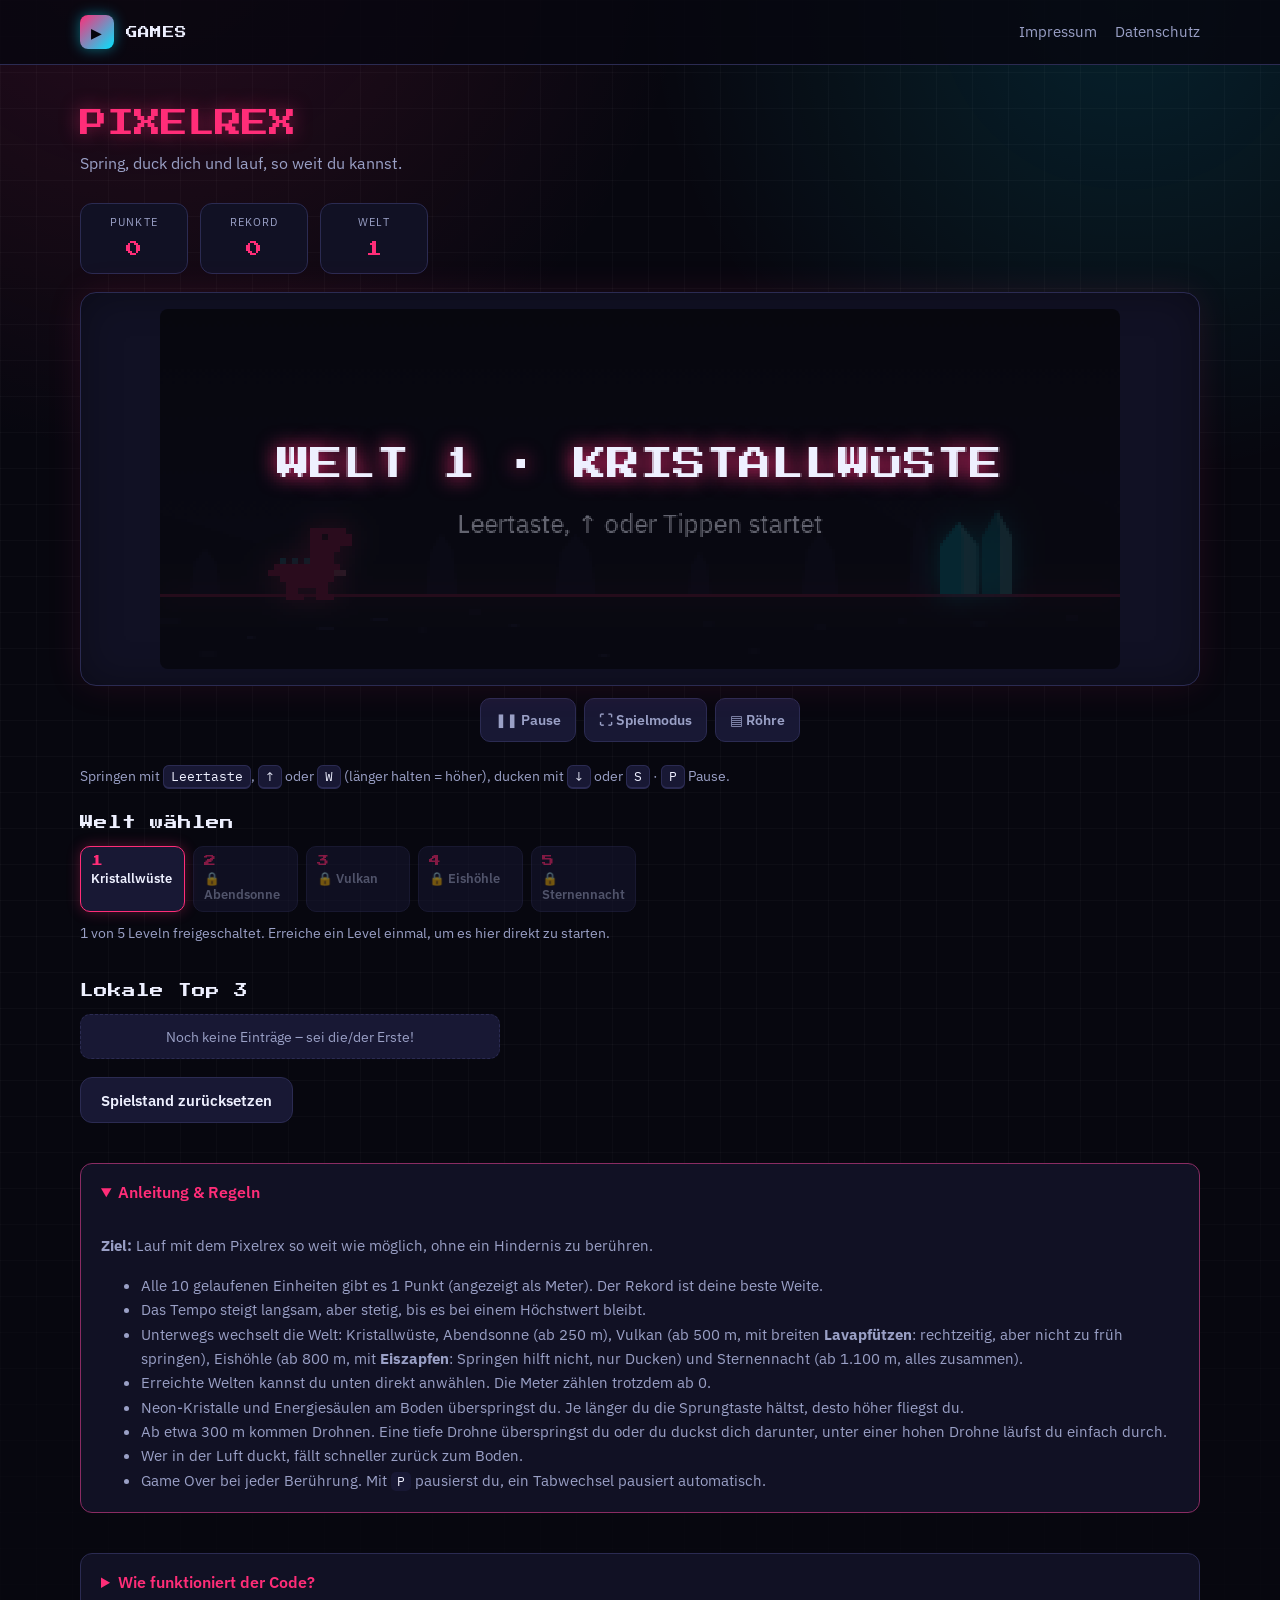
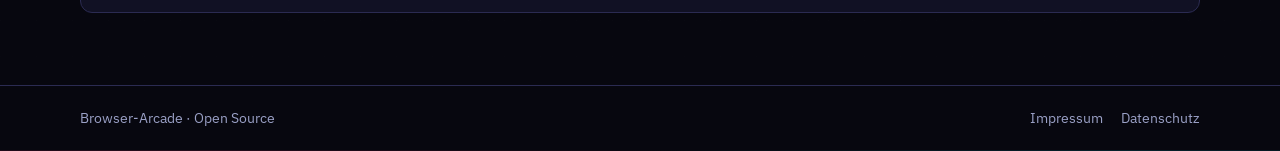
==== commit df4bf4b5: "Code einheitlich formatiert (Prettier) Eine Regel bzw. Anweisung pro Zeile, 2 Leerzeichen Einrückung" ====
--- a/index.html
+++ b/index.html
@@ -1,64 +1,189 @@
 <!doctype html>
 <html lang="de">
-<head>
-  <meta charset="utf-8">
-  <meta name="viewport" content="width=device-width,initial-scale=1">
-  <meta name="theme-color" content="#07070f">
-  <link rel="icon" href="./favicon.svg" type="image/svg+xml">
-  <link rel="stylesheet" href="./assets/style.css">
-  <title>PIXELREX · Browser-Arcade</title>
-  <meta name="description" content="Endlos-Läufer im Browser: Spring mit dem neon-pinken Pixelrex über Kristalle, dück dich unter Drohnen durch und lauf so weit wie möglich. Mit Tastatur oder Touch spielbar.">
-</head>
-<body style="--ak:var(--pink)">
-  <div class="raster" aria-hidden="true"></div>
-  <a class="skip-link" href="#main">Zum Inhalt springen</a>
-  <header class="kopf"><nav class="container nav" aria-label="Hauptnavigation">
-    <a class="marke" href="./"><span class="logo">▶</span>GAMES</a>
-    <div class="nav-links"><a href="./impressum.html">Impressum</a><a href="./datenschutz.html">Datenschutz</a></div>
-  </nav></header>
-  <main id="main" class="container">
-    <div class="spiel-kopf"><div><h1>PIXELREX</h1><p class="unterzeile">Spring, duck dich und lauf, so weit du kannst.</p></div></div>
-    <div class="hud">
-      <div class="hud-feld"><div class="label">Punkte</div><div class="wert" id="hud-punkte">0</div></div>
-      <div class="hud-feld"><div class="label">Rekord</div><div class="wert" id="hud-rekord">0</div></div>
-      <div class="hud-feld"><div class="label">Welt</div><div class="wert" id="hud-welt">1</div></div>
-    </div>
-    <div class="buehne">
-      <!-- Logisch 640x240 Pixel. Die CSS-Breite (100%, max. 960px) skaliert das Bild nur;
+  <head>
+    <meta charset="utf-8" />
+    <meta name="viewport" content="width=device-width,initial-scale=1" />
+    <meta name="theme-color" content="#07070f" />
+    <link rel="icon" href="./favicon.svg" type="image/svg+xml" />
+    <link rel="stylesheet" href="./assets/style.css" />
+    <title>PIXELREX · Browser-Arcade</title>
+    <meta
+      name="description"
+      content="Endlos-Läufer im Browser: Spring mit dem neon-pinken Pixelrex über Kristalle, dück dich unter Drohnen durch und lauf so weit wie möglich. Mit Tastatur oder Touch spielbar."
+    />
+  </head>
+  <body style="--ak: var(--pink)">
+    <div class="raster" aria-hidden="true"></div>
+    <a class="skip-link" href="#main">Zum Inhalt springen</a>
+    <header class="kopf">
+      <nav class="container nav" aria-label="Hauptnavigation">
+        <a class="marke" href="./"><span class="logo">▶</span>GAMES</a>
+        <div class="nav-links">
+          <a href="./impressum.html">Impressum</a><a href="./datenschutz.html">Datenschutz</a>
+        </div>
+      </nav>
+    </header>
+    <main id="main" class="container">
+      <div class="spiel-kopf">
+        <div>
+          <h1>PIXELREX</h1>
+          <p class="unterzeile">Spring, duck dich und lauf, so weit du kannst.</p>
+        </div>
+      </div>
+      <div class="hud">
+        <div class="hud-feld">
+          <div class="label">Punkte</div>
+          <div class="wert" id="hud-punkte">0</div>
+        </div>
+        <div class="hud-feld">
+          <div class="label">Rekord</div>
+          <div class="wert" id="hud-rekord">0</div>
+        </div>
+        <div class="hud-feld">
+          <div class="label">Welt</div>
+          <div class="wert" id="hud-welt">1</div>
+        </div>
+      </div>
+      <div class="buehne">
+        <!-- Logisch 640x240 Pixel. Die CSS-Breite (100%, max. 960px) skaliert das Bild nur;
            die Spiellogik rechnet immer in den 640er-Koordinaten. -->
-      <canvas id="leinwand" width="640" height="240" role="img"
-              aria-label="Pixelrex-Spielfeld: ein pinker Pixel-Dino läuft über einen Neon-Boden und weicht Kristallen und Drohnen aus"
-              style="max-width:960px;margin-inline:auto;image-rendering:pixelated"></canvas>
-    </div>
-    <p class="steuerung"><span class="nur-tastatur">Springen mit <kbd>Leertaste</kbd>, <kbd>↑</kbd> oder <kbd>W</kbd> (länger halten = höher), ducken mit <kbd>↓</kbd> oder <kbd>S</kbd> · <kbd>P</kbd> Pause.</span><span class="nur-touch">Rechte Taste oder Tippen aufs Feld springt (länger halten = höher), die linke Taste duckt. Tipp: Im Querformat und mit <strong>Spielmodus</strong> wird das Feld am größten.</span></p>
-    <section style="max-width:420px;margin-top:36px"><h2 style="font-family:var(--pixel);font-weight:400;font-size:.85rem">Lokale Top 3</h2><div id="topliste"></div>
-      <button class="knopf" id="reset" style="margin-top:10px">Spielstand zurücksetzen</button></section>
-    <section class="lernbox"><details open><summary>Anleitung &amp; Regeln</summary>
-      <p><strong>Ziel:</strong> Lauf mit dem Pixelrex so weit wie möglich, ohne ein Hindernis zu berühren.</p>
-      <ul>
-        <li>Alle 10 gelaufenen Einheiten gibt es 1 Punkt (angezeigt als Meter). Der Rekord ist deine beste Weite.</li>
-        <li>Das Tempo steigt langsam, aber stetig, bis es bei einem Höchstwert bleibt.</li>
-        <li>Unterwegs wechselt die Welt: Kristallwüste, Abendsonne (ab 250 m), Vulkan (ab 500 m, mit breiten <strong>Lavapfützen</strong>: rechtzeitig, aber nicht zu früh springen), Eishöhle (ab 800 m, mit <strong>Eiszapfen</strong>: Springen hilft nicht, nur Ducken) und Sternennacht (ab 1.100 m, alles zusammen).</li>
-        <li>Erreichte Welten kannst du unten direkt anwählen. Die Meter zählen trotzdem ab 0.</li>
-        <li>Neon-Kristalle und Energiesäulen am Boden überspringst du. Je länger du die Sprungtaste hältst, desto höher fliegst du.</li>
-        <li>Ab etwa 300 m kommen Drohnen. Eine tiefe Drohne überspringst du oder du duckst dich darunter, unter einer hohen Drohne läufst du einfach durch.</li>
-        <li>Wer in der Luft duckt, fällt schneller zurück zum Boden.</li>
-        <li>Game Over bei jeder Berührung. Mit <code>P</code> pausierst du, ein Tabwechsel pausiert automatisch.</li>
-      </ul>
-    </details></section>
+        <canvas
+          id="leinwand"
+          width="640"
+          height="240"
+          role="img"
+          aria-label="Pixelrex-Spielfeld: ein pinker Pixel-Dino läuft über einen Neon-Boden und weicht Kristallen und Drohnen aus"
+          style="max-width: 960px; margin-inline: auto; image-rendering: pixelated"
+        ></canvas>
+      </div>
+      <p class="steuerung">
+        <span class="nur-tastatur"
+          >Springen mit <kbd>Leertaste</kbd>, <kbd>↑</kbd> oder <kbd>W</kbd> (länger halten =
+          höher), ducken mit <kbd>↓</kbd> oder <kbd>S</kbd> · <kbd>P</kbd> Pause.</span
+        ><span class="nur-touch"
+          >Rechte Taste oder Tippen aufs Feld springt (länger halten = höher), die linke Taste
+          duckt. Tipp: Im Querformat und mit <strong>Spielmodus</strong> wird das Feld am
+          größten.</span
+        >
+      </p>
+      <section style="max-width: 420px; margin-top: 36px">
+        <h2 style="font-family: var(--pixel); font-weight: 400; font-size: 0.85rem">
+          Lokale Top 3
+        </h2>
+        <div id="topliste"></div>
+        <button class="knopf" id="reset" style="margin-top: 10px">Spielstand zurücksetzen</button>
+      </section>
+      <section class="lernbox">
+        <details open>
+          <summary>Anleitung &amp; Regeln</summary>
+          <p>
+            <strong>Ziel:</strong> Lauf mit dem Pixelrex so weit wie möglich, ohne ein Hindernis zu
+            berühren.
+          </p>
+          <ul>
+            <li>
+              Alle 10 gelaufenen Einheiten gibt es 1 Punkt (angezeigt als Meter). Der Rekord ist
+              deine beste Weite.
+            </li>
+            <li>Das Tempo steigt langsam, aber stetig, bis es bei einem Höchstwert bleibt.</li>
+            <li>
+              Unterwegs wechselt die Welt: Kristallwüste, Abendsonne (ab 250 m), Vulkan (ab 500 m,
+              mit breiten <strong>Lavapfützen</strong>: rechtzeitig, aber nicht zu früh springen),
+              Eishöhle (ab 800 m, mit <strong>Eiszapfen</strong>: Springen hilft nicht, nur Ducken)
+              und Sternennacht (ab 1.100 m, alles zusammen).
+            </li>
+            <li>
+              Erreichte Welten kannst du unten direkt anwählen. Die Meter zählen trotzdem ab 0.
+            </li>
+            <li>
+              Neon-Kristalle und Energiesäulen am Boden überspringst du. Je länger du die
+              Sprungtaste hältst, desto höher fliegst du.
+            </li>
+            <li>
+              Ab etwa 300 m kommen Drohnen. Eine tiefe Drohne überspringst du oder du duckst dich
+              darunter, unter einer hohen Drohne läufst du einfach durch.
+            </li>
+            <li>Wer in der Luft duckt, fällt schneller zurück zum Boden.</li>
+            <li>
+              Game Over bei jeder Berührung. Mit <code>P</code> pausierst du, ein Tabwechsel
+              pausiert automatisch.
+            </li>
+          </ul>
+        </details>
+      </section>
 
-    <section class="lernbox"><details><summary>Wie funktioniert der Code?</summary>
-      <p><strong>Die Welt läuft, nicht der Rex.</strong> Der Rex steht immer bei <code>x = 72</code>. Stattdessen schieben wir Hindernisse, Bodenmarken und Hintergrund pro Schritt um <code>tempo * SCHRITT</code> nach links. Dadurch brauchen wir keine Kamera, und die Kollisionsrechnung bleibt einfach, weil sich nur eine Achse des Rex ändert: seine Höhe.</p>
-      <p><strong>Physik mit festem Zeitschritt.</strong> Ein Sprung ist eine Wurfparabel: Die Gravitation zieht die Geschwindigkeit pro Sekunde um 2400 Pixel nach unten, die Geschwindigkeit verschiebt die Höhe. Würden wir mit der Zeit seit dem letzten Frame rechnen, fiele die Sprunghöhe je nach Bildrate minimal unterschiedlich aus. Darum sammelt ein <em>Akkumulator</em> die Zeit und verbraucht sie in festen Portionen von 1/240 Sekunde, wie bei Snake. Die Formeln dazu (<code>luftzeit</code>, <code>sprunghoehe</code>) stehen in <code>logik.js</code>.</p>
-      <p><strong>Kollision per AABB.</strong> Jede Figur bekommt ein achsenparalleles Rechteck (<em>Axis-Aligned Bounding Box</em>). Zwei Rechtecke überlappen sich genau dann, wenn sie sich auf der x-Achse UND auf der y-Achse überlappen, das sind vier Vergleiche. Die Hitboxen sind absichtlich ein paar Pixel kleiner als die Grafik: Ecken, Stacheln und Kristallspitzen sind optisch leer, ein Treffer dort fühlte sich unfair an.</p>
-      <p><strong>Warum der Abstand zwischen Hindernissen mit dem Tempo wächst.</strong> Ein Sprung dauert immer rund 0,63 Sekunden, egal wie schnell die Welt läuft. Bei hohem Tempo legt der Rex in dieser Zeit aber viel mehr Strecke zurück. Mit einer festen Lücke in Pixeln läge das nächste Hindernis irgendwann schon vor der Landung, und das Spiel wäre unschaffbar. <code>mindestAbstand</code> rechnet deshalb in Zeit (Luftzeit plus Reaktionspuffer) und wandelt sie mit <code>Strecke = Tempo * Zeit</code> in Pixel um. Ein Zufallszuschlag sorgt für Abwechslung.</p>
-      <p><strong>Eingabe-Puffer und variable Sprunghöhe.</strong> Wer die Taste einen Wimpernschlag zu früh drückt, soll nicht bestraft werden: Der Wunsch wird 0,12 Sekunden gemerkt und beim Landen eingelöst. Lässt man die Taste los, solange der Rex noch steigt, wird seine Geschwindigkeit begrenzt (<code>sprungKappen</code>), und der Sprung fällt niedriger aus.</p>
-      <p><strong>Pixel-Kunst aus Text.</strong> Der Rex ist ein Array aus Zeichenketten: Jedes Zeichen steht für ein Quadrat (<code>#</code> Körper, <code>e</code> Auge, <code>.</code> leer). Eine kleine Schleife malt daraus <code>fillRect</code>-Rechtecke. Kristalle, Säulen und Drohnen entstehen aus Pfaden (<code>moveTo</code>, <code>lineTo</code>). Die Farben liest <code>lesFarbe</code> per <code>getComputedStyle</code> aus den CSS-Variablen.</p>
-      <p><strong>Parallaxe.</strong> Zwei Hintergrundebenen wandern unterschiedlich schnell (12 % und 35 % des Bodentempos). Das täuscht Tiefe vor. Wer im Betriebssystem &quot;Bewegung reduzieren&quot; eingestellt hat, sieht die Ebenen stillstehen, Staubwolken und Funken entfallen ganz (<code>bewegungReduziert()</code>).</p>
-      <p><strong>Touch.</strong> <code>pointerdown</code> löst den Sprung aus, Finger halten und nach unten ziehen duckt. <code>touch-action: none</code> verhindert, dass der Browser dabei die Seite scrollt.</p>
-    </details></section>
-  </main>
-  <footer class="fuss"><div class="container fuss-in"><span>Browser-Arcade · Open Source</span><nav aria-label="Rechtliches"><a href="./impressum.html">Impressum</a><a href="./datenschutz.html">Datenschutz</a></nav></div></footer>
-  <script type="module" src="./game.js"></script>
-</body>
+      <section class="lernbox">
+        <details>
+          <summary>Wie funktioniert der Code?</summary>
+          <p>
+            <strong>Die Welt läuft, nicht der Rex.</strong> Der Rex steht immer bei
+            <code>x = 72</code>. Stattdessen schieben wir Hindernisse, Bodenmarken und Hintergrund
+            pro Schritt um <code>tempo * SCHRITT</code> nach links. Dadurch brauchen wir keine
+            Kamera, und die Kollisionsrechnung bleibt einfach, weil sich nur eine Achse des Rex
+            ändert: seine Höhe.
+          </p>
+          <p>
+            <strong>Physik mit festem Zeitschritt.</strong> Ein Sprung ist eine Wurfparabel: Die
+            Gravitation zieht die Geschwindigkeit pro Sekunde um 2400 Pixel nach unten, die
+            Geschwindigkeit verschiebt die Höhe. Würden wir mit der Zeit seit dem letzten Frame
+            rechnen, fiele die Sprunghöhe je nach Bildrate minimal unterschiedlich aus. Darum
+            sammelt ein <em>Akkumulator</em> die Zeit und verbraucht sie in festen Portionen von
+            1/240 Sekunde, wie bei Snake. Die Formeln dazu (<code>luftzeit</code>,
+            <code>sprunghoehe</code>) stehen in <code>logik.js</code>.
+          </p>
+          <p>
+            <strong>Kollision per AABB.</strong> Jede Figur bekommt ein achsenparalleles Rechteck
+            (<em>Axis-Aligned Bounding Box</em>). Zwei Rechtecke überlappen sich genau dann, wenn
+            sie sich auf der x-Achse UND auf der y-Achse überlappen, das sind vier Vergleiche. Die
+            Hitboxen sind absichtlich ein paar Pixel kleiner als die Grafik: Ecken, Stacheln und
+            Kristallspitzen sind optisch leer, ein Treffer dort fühlte sich unfair an.
+          </p>
+          <p>
+            <strong>Warum der Abstand zwischen Hindernissen mit dem Tempo wächst.</strong> Ein
+            Sprung dauert immer rund 0,63 Sekunden, egal wie schnell die Welt läuft. Bei hohem Tempo
+            legt der Rex in dieser Zeit aber viel mehr Strecke zurück. Mit einer festen Lücke in
+            Pixeln läge das nächste Hindernis irgendwann schon vor der Landung, und das Spiel wäre
+            unschaffbar. <code>mindestAbstand</code> rechnet deshalb in Zeit (Luftzeit plus
+            Reaktionspuffer) und wandelt sie mit <code>Strecke = Tempo * Zeit</code> in Pixel um.
+            Ein Zufallszuschlag sorgt für Abwechslung.
+          </p>
+          <p>
+            <strong>Eingabe-Puffer und variable Sprunghöhe.</strong> Wer die Taste einen
+            Wimpernschlag zu früh drückt, soll nicht bestraft werden: Der Wunsch wird 0,12 Sekunden
+            gemerkt und beim Landen eingelöst. Lässt man die Taste los, solange der Rex noch steigt,
+            wird seine Geschwindigkeit begrenzt (<code>sprungKappen</code>), und der Sprung fällt
+            niedriger aus.
+          </p>
+          <p>
+            <strong>Pixel-Kunst aus Text.</strong> Der Rex ist ein Array aus Zeichenketten: Jedes
+            Zeichen steht für ein Quadrat (<code>#</code> Körper, <code>e</code> Auge,
+            <code>.</code> leer). Eine kleine Schleife malt daraus <code>fillRect</code>-Rechtecke.
+            Kristalle, Säulen und Drohnen entstehen aus Pfaden (<code>moveTo</code>,
+            <code>lineTo</code>). Die Farben liest <code>lesFarbe</code> per
+            <code>getComputedStyle</code> aus den CSS-Variablen.
+          </p>
+          <p>
+            <strong>Parallaxe.</strong> Zwei Hintergrundebenen wandern unterschiedlich schnell (12 %
+            und 35 % des Bodentempos). Das täuscht Tiefe vor. Wer im Betriebssystem &quot;Bewegung
+            reduzieren&quot; eingestellt hat, sieht die Ebenen stillstehen, Staubwolken und Funken
+            entfallen ganz (<code>bewegungReduziert()</code>).
+          </p>
+          <p>
+            <strong>Touch.</strong> <code>pointerdown</code> löst den Sprung aus, Finger halten und
+            nach unten ziehen duckt. <code>touch-action: none</code> verhindert, dass der Browser
+            dabei die Seite scrollt.
+          </p>
+        </details>
+      </section>
+    </main>
+    <footer class="fuss">
+      <div class="container fuss-in">
+        <span>Browser-Arcade · Open Source</span>
+        <nav aria-label="Rechtliches">
+          <a href="./impressum.html">Impressum</a><a href="./datenschutz.html">Datenschutz</a>
+        </nav>
+      </div>
+    </footer>
+    <script type="module" src="./game.js"></script>
+  </body>
 </html>
--- a/assets/style.css
+++ b/assets/style.css
@@ -16,358 +16,888 @@
     11. Risiko (Leiter und Rot/Schwarz, assets/risiko.js)
    ============================================================ */
 
-
 /* ---------- 1. Schriften ------------------------------------
    @font-face lädt die Schriftdateien vom EIGENEN Server.
    font-display:swap = Text sofort mit Ersatzschrift anzeigen,
    bis die richtige Schrift geladen ist (kein "unsichtbarer Text"). */
-@font-face{font-family:"Press Start 2P";font-style:normal;font-weight:400;font-display:swap;src:url("fonts/press-start-2p-latin-400-normal.woff2") format("woff2")}
-@font-face{font-family:"IBM Plex Sans";font-style:normal;font-weight:400;font-display:swap;src:url("fonts/ibm-plex-sans-latin-400-normal.woff2") format("woff2")}
-@font-face{font-family:"IBM Plex Sans";font-style:normal;font-weight:600;font-display:swap;src:url("fonts/ibm-plex-sans-latin-600-normal.woff2") format("woff2")}
-@font-face{font-family:"IBM Plex Sans";font-style:normal;font-weight:700;font-display:swap;src:url("fonts/ibm-plex-sans-latin-700-normal.woff2") format("woff2")}
-@font-face{font-family:"IBM Plex Mono";font-style:normal;font-weight:400;font-display:swap;src:url("fonts/ibm-plex-mono-latin-400-normal.woff2") format("woff2")}
-
+@font-face {
+  font-family: "Press Start 2P";
+  font-style: normal;
+  font-weight: 400;
+  font-display: swap;
+  src: url("fonts/press-start-2p-latin-400-normal.woff2") format("woff2");
+}
+@font-face {
+  font-family: "IBM Plex Sans";
+  font-style: normal;
+  font-weight: 400;
+  font-display: swap;
+  src: url("fonts/ibm-plex-sans-latin-400-normal.woff2") format("woff2");
+}
+@font-face {
+  font-family: "IBM Plex Sans";
+  font-style: normal;
+  font-weight: 600;
+  font-display: swap;
+  src: url("fonts/ibm-plex-sans-latin-600-normal.woff2") format("woff2");
+}
+@font-face {
+  font-family: "IBM Plex Sans";
+  font-style: normal;
+  font-weight: 700;
+  font-display: swap;
+  src: url("fonts/ibm-plex-sans-latin-700-normal.woff2") format("woff2");
+}
+@font-face {
+  font-family: "IBM Plex Mono";
+  font-style: normal;
+  font-weight: 400;
+  font-display: swap;
+  src: url("fonts/ibm-plex-mono-latin-400-normal.woff2") format("woff2");
+}
 
 /* ---------- 2. Design-Tokens ---------------------------------
    Alle Farben/Abstände an EINER Stelle. Ändert man hier etwas,
    zieht es sich durch die komplette Seite. var(--name) greift
    überall darauf zu. */
-:root{
+:root {
   /* Flächen */
-  --bg:#07070f;          /* Seitenhintergrund (fast schwarz, leicht blau) */
-  --panel:#111124;       /* Karten & Panels */
-  --panel2:#181834;      /* hellere Panel-Variante (Hover, HUD) */
-  --line:#2b2b52;        /* Rahmenlinien */
+  --bg: #07070f; /* Seitenhintergrund (fast schwarz, leicht blau) */
+  --panel: #111124; /* Karten & Panels */
+  --panel2: #181834; /* hellere Panel-Variante (Hover, HUD) */
+  --line: #2b2b52; /* Rahmenlinien */
 
   /* Text */
-  --txt:#eef0ff;         /* Haupttext */
-  --mut:#9aa0c6;         /* gedämpfter Text */
+  --txt: #eef0ff; /* Haupttext */
+  --mut: #9aa0c6; /* gedämpfter Text */
 
   /* Neon-Akzente – jede Spielkategorie hat ihre Farbe */
-  --pink:#ff2d78;        /* Arcade/Action */
-  --cyan:#00e5ff;        /* Puzzle */
-  --lime:#9dff00;        /* Wörter */
-  --gold:#ffc84d;        /* Glück & Zahlen / Casino */
-  --violet:#b28dff;      /* Bald verfügbar */
+  --pink: #ff2d78; /* Arcade/Action */
+  --cyan: #00e5ff; /* Puzzle */
+  --lime: #9dff00; /* Wörter */
+  --gold: #ffc84d; /* Glück & Zahlen / Casino */
+  --violet: #b28dff; /* Bald verfügbar */
 
   /* Schrift-Stapel */
-  --pixel:"Press Start 2P",monospace;            /* Überschriften, Scores */
-  --sans:"IBM Plex Sans",system-ui,sans-serif;   /* Fließtext */
-  --mono:"IBM Plex Mono",monospace;              /* Zahlen, Tastatur-Hinweise */
+  --pixel: "Press Start 2P", monospace; /* Überschriften, Scores */
+  --sans: "IBM Plex Sans", system-ui, sans-serif; /* Fließtext */
+  --mono: "IBM Plex Mono", monospace; /* Zahlen, Tastatur-Hinweise */
 
   /* Bewegung – zentrale Timing-Werte für ruhige, einheitliche Übergänge */
-  --schnell:.18s cubic-bezier(.4,0,.2,1);
-  --weich:.3s cubic-bezier(.33,1,.68,1);
+  --schnell: 0.18s cubic-bezier(0.4, 0, 0.2, 1);
+  --weich: 0.3s cubic-bezier(0.33, 1, 0.68, 1);
 
   /* Akzentfarbe der aktuellen Seite – Spielseiten überschreiben
      diese Variable per style="--ak:var(--cyan)" am <body>. */
-  --ak:var(--cyan);
-}
-
-*{box-sizing:border-box}
-html{scroll-behavior:smooth}
-
+  --ak: var(--cyan);
+}
+
+* {
+  box-sizing: border-box;
+}
+html {
+  scroll-behavior: smooth;
+}
 
 /* ---------- 3. Grundlayout ----------------------------------- */
-body{
-  margin:0;min-width:320px;min-height:100svh;
-  color:var(--txt);
-  font:16px/1.6 var(--sans);
+body {
+  margin: 0;
+  min-width: 320px;
+  min-height: 100svh;
+  color: var(--txt);
+  font: 16px/1.6 var(--sans);
   background:
     /* zwei weiche Farb-Glows oben links/rechts … */
-    radial-gradient(circle at 12% -5%, color-mix(in srgb,var(--pink) 14%,transparent), transparent 34rem),
-    radial-gradient(circle at 88% 0%, color-mix(in srgb,var(--cyan) 12%,transparent), transparent 30rem),
+    radial-gradient(
+      circle at 12% -5%,
+      color-mix(in srgb, var(--pink) 14%, transparent),
+      transparent 34rem
+    ),
+    radial-gradient(
+      circle at 88% 0%,
+      color-mix(in srgb, var(--cyan) 12%, transparent),
+      transparent 30rem
+    ),
     var(--bg);
   /* Einblendung beim Seitenwechsel (Definition unter Punkt 8) */
-  animation:seite-rein .45s cubic-bezier(.33,1,.68,1) both;
+  animation: seite-rein 0.45s cubic-bezier(0.33, 1, 0.68, 1) both;
 }
 
 /* Dezentes Pixel-Raster über der ganzen Seite. position:fixed +
    pointer-events:none = liegt drüber, stört aber keine Klicks. */
-.raster{
-  position:fixed;inset:0;z-index:-1;pointer-events:none;
+.raster {
+  position: fixed;
+  inset: 0;
+  z-index: -1;
+  pointer-events: none;
   background-image:
-    linear-gradient(#ffffff07 1px,transparent 1px),
-    linear-gradient(90deg,#ffffff07 1px,transparent 1px);
-  background-size:36px 36px;
-  mask-image:linear-gradient(#000 60%,transparent);
-}
-
-a{color:inherit}
-.container{width:min(1120px,calc(100% - 40px));margin:auto}
+    linear-gradient(#ffffff07 1px, transparent 1px),
+    linear-gradient(90deg, #ffffff07 1px, transparent 1px);
+  background-size: 36px 36px;
+  mask-image: linear-gradient(#000 60%, transparent);
+}
+
+a {
+  color: inherit;
+}
+.container {
+  width: min(1120px, calc(100% - 40px));
+  margin: auto;
+}
 
 /* Sprungmarke für Tastatur-Nutzer: unsichtbar, bis sie Fokus bekommt */
-.skip-link{position:absolute;left:-999px;top:8px;background:var(--panel);padding:8px 14px;border-radius:8px;z-index:99}
-.skip-link:focus{left:8px}
-
+.skip-link {
+  position: absolute;
+  left: -999px;
+  top: 8px;
+  background: var(--panel);
+  padding: 8px 14px;
+  border-radius: 8px;
+  z-index: 99;
+}
+.skip-link:focus {
+  left: 8px;
+}
 
 /* ---------- 4. Kopfzeile / Fußzeile -------------------------- */
-.kopf{
-  position:sticky;top:0;z-index:10;
-  border-bottom:1px solid var(--line);
-  background:color-mix(in srgb,var(--bg) 82%,transparent);
-  backdrop-filter:blur(14px);  /* "Milchglas"-Effekt beim Scrollen */
-}
-.nav{min-height:64px;display:flex;align-items:center;justify-content:space-between;gap:20px}
-.marke{display:flex;align-items:center;gap:12px;text-decoration:none;font-family:var(--pixel);font-size:.72rem;letter-spacing:.02em}
-.marke .logo{
-  display:grid;place-items:center;width:34px;height:34px;border-radius:8px;
-  background:linear-gradient(135deg,var(--pink),var(--cyan));color:#05050c;
-  font-size:.9rem;
-  box-shadow:0 0 14px color-mix(in srgb,var(--cyan) 45%,transparent);
-}
-.nav-links{display:flex;flex-wrap:wrap;gap:8px 18px;font-size:.92rem}
-.nav-links a{color:var(--mut);text-decoration:none;transition:color var(--schnell)}
-.nav-links a:hover,.nav-links a[aria-current="page"]{color:var(--ak)}
-
-.fuss{border-top:1px solid var(--line);margin-top:72px}
-.fuss-in{min-height:64px;display:flex;flex-wrap:wrap;align-items:center;justify-content:space-between;gap:10px 20px;font-size:.9rem;color:var(--mut)}
-.fuss a{color:var(--mut);text-decoration:none;transition:color var(--schnell)}
-.fuss a:hover{color:var(--ak)}
-.fuss nav{display:flex;gap:18px}
-
+.kopf {
+  position: sticky;
+  top: 0;
+  z-index: 10;
+  border-bottom: 1px solid var(--line);
+  background: color-mix(in srgb, var(--bg) 82%, transparent);
+  backdrop-filter: blur(14px); /* "Milchglas"-Effekt beim Scrollen */
+}
+.nav {
+  min-height: 64px;
+  display: flex;
+  align-items: center;
+  justify-content: space-between;
+  gap: 20px;
+}
+.marke {
+  display: flex;
+  align-items: center;
+  gap: 12px;
+  text-decoration: none;
+  font-family: var(--pixel);
+  font-size: 0.72rem;
+  letter-spacing: 0.02em;
+}
+.marke .logo {
+  display: grid;
+  place-items: center;
+  width: 34px;
+  height: 34px;
+  border-radius: 8px;
+  background: linear-gradient(135deg, var(--pink), var(--cyan));
+  color: #05050c;
+  font-size: 0.9rem;
+  box-shadow: 0 0 14px color-mix(in srgb, var(--cyan) 45%, transparent);
+}
+.nav-links {
+  display: flex;
+  flex-wrap: wrap;
+  gap: 8px 18px;
+  font-size: 0.92rem;
+}
+.nav-links a {
+  color: var(--mut);
+  text-decoration: none;
+  transition: color var(--schnell);
+}
+.nav-links a:hover,
+.nav-links a[aria-current="page"] {
+  color: var(--ak);
+}
+
+.fuss {
+  border-top: 1px solid var(--line);
+  margin-top: 72px;
+}
+.fuss-in {
+  min-height: 64px;
+  display: flex;
+  flex-wrap: wrap;
+  align-items: center;
+  justify-content: space-between;
+  gap: 10px 20px;
+  font-size: 0.9rem;
+  color: var(--mut);
+}
+.fuss a {
+  color: var(--mut);
+  text-decoration: none;
+  transition: color var(--schnell);
+}
+.fuss a:hover {
+  color: var(--ak);
+}
+.fuss nav {
+  display: flex;
+  gap: 18px;
+}
 
 /* ---------- 5. Hub: Hero + Karten-Raster ---------------------- */
-.hero{padding:72px 0 40px;text-align:center}
-.hero .zeile{color:var(--ak);font-family:var(--pixel);font-size:.68rem;letter-spacing:.14em;text-transform:uppercase}
-.hero h1{
-  margin:18px 0 0;font-family:var(--pixel);font-weight:400;
-  font-size:clamp(1.4rem,5vw,2.6rem);line-height:1.45;
-  text-shadow:0 0 22px color-mix(in srgb,var(--ak) 55%,transparent);
-}
-.hero .intro{max-width:620px;margin:20px auto 0;color:var(--mut);font-size:1.08rem}
-
-.kategorie{padding:34px 0 10px}
-.kategorie h2{
-  display:flex;align-items:center;gap:12px;
-  font-family:var(--pixel);font-weight:400;font-size:.9rem;letter-spacing:.04em;
-  color:var(--kat,var(--txt));
+.hero {
+  padding: 72px 0 40px;
+  text-align: center;
+}
+.hero .zeile {
+  color: var(--ak);
+  font-family: var(--pixel);
+  font-size: 0.68rem;
+  letter-spacing: 0.14em;
+  text-transform: uppercase;
+}
+.hero h1 {
+  margin: 18px 0 0;
+  font-family: var(--pixel);
+  font-weight: 400;
+  font-size: clamp(1.4rem, 5vw, 2.6rem);
+  line-height: 1.45;
+  text-shadow: 0 0 22px color-mix(in srgb, var(--ak) 55%, transparent);
+}
+.hero .intro {
+  max-width: 620px;
+  margin: 20px auto 0;
+  color: var(--mut);
+  font-size: 1.08rem;
+}
+
+.kategorie {
+  padding: 34px 0 10px;
+}
+.kategorie h2 {
+  display: flex;
+  align-items: center;
+  gap: 12px;
+  font-family: var(--pixel);
+  font-weight: 400;
+  font-size: 0.9rem;
+  letter-spacing: 0.04em;
+  color: var(--kat, var(--txt));
 }
 /* kleine Leucht-Raute vor jeder Kategorie-Überschrift */
-.kategorie h2::before{
-  content:"";width:10px;height:10px;rotate:45deg;flex:none;
-  background:var(--kat,var(--txt));
-  box-shadow:0 0 10px var(--kat,var(--txt));
-}
-
-.raster-karten{
-  display:grid;gap:18px;margin-top:18px;
-  grid-template-columns:repeat(auto-fill,minmax(250px,1fr));
+.kategorie h2::before {
+  content: "";
+  width: 10px;
+  height: 10px;
+  rotate: 45deg;
+  flex: none;
+  background: var(--kat, var(--txt));
+  box-shadow: 0 0 10px var(--kat, var(--txt));
+}
+
+.raster-karten {
+  display: grid;
+  gap: 18px;
+  margin-top: 18px;
+  grid-template-columns: repeat(auto-fill, minmax(250px, 1fr));
 }
 
 /* Spiel-Karte: <a class="karte" style="--kat:var(--pink)"> …
    --kat steuert Rahmen-, Glow- und Icon-Farbe der Karte. */
-.karte{
-  position:relative;display:flex;flex-direction:column;gap:12px;
-  padding:20px;border-radius:14px;text-decoration:none;
-  background:linear-gradient(180deg,var(--panel2),var(--panel));
-  border:1px solid color-mix(in srgb,var(--kat,var(--line)) 35%,var(--line));
-  transition:transform var(--weich),box-shadow var(--weich),border-color var(--weich);
-}
-.karte:hover,.karte:focus-visible{
-  transform:translateY(-5px);
-  border-color:var(--kat);
-  box-shadow:0 10px 32px #00000066,0 0 24px color-mix(in srgb,var(--kat) 28%,transparent);
+.karte {
+  position: relative;
+  display: flex;
+  flex-direction: column;
+  gap: 12px;
+  padding: 20px;
+  border-radius: 14px;
+  text-decoration: none;
+  background: linear-gradient(180deg, var(--panel2), var(--panel));
+  border: 1px solid color-mix(in srgb, var(--kat, var(--line)) 35%, var(--line));
+  transition:
+    transform var(--weich),
+    box-shadow var(--weich),
+    border-color var(--weich);
+}
+.karte:hover,
+.karte:focus-visible {
+  transform: translateY(-5px);
+  border-color: var(--kat);
+  box-shadow:
+    0 10px 32px #00000066,
+    0 0 24px color-mix(in srgb, var(--kat) 28%, transparent);
 }
 /* Icon wackelt beim Hover kurz – Keyframes unter Punkt 8 */
-.karte:hover .karte-icon{animation:wackeln .5s ease}
-.karte-icon{width:46px;height:46px;color:var(--kat)}
-.karte-icon svg{width:100%;height:100%;display:block}
-.karte h3{margin:0;font-family:var(--pixel);font-weight:400;font-size:.82rem;line-height:1.5;color:var(--txt)}
-.karte p{margin:0;color:var(--mut);font-size:.92rem;flex:1}
-.karte .meta{display:flex;align-items:center;justify-content:space-between;font-size:.8rem;color:var(--mut)}
-.karte .meta .los{color:var(--kat);font-weight:600;transition:transform var(--schnell)}
-.karte:hover .meta .los{transform:translateX(4px)}
+.karte:hover .karte-icon {
+  animation: wackeln 0.5s ease;
+}
+.karte-icon {
+  width: 46px;
+  height: 46px;
+  color: var(--kat);
+}
+.karte-icon svg {
+  width: 100%;
+  height: 100%;
+  display: block;
+}
+.karte h3 {
+  margin: 0;
+  font-family: var(--pixel);
+  font-weight: 400;
+  font-size: 0.82rem;
+  line-height: 1.5;
+  color: var(--txt);
+}
+.karte p {
+  margin: 0;
+  color: var(--mut);
+  font-size: 0.92rem;
+  flex: 1;
+}
+.karte .meta {
+  display: flex;
+  align-items: center;
+  justify-content: space-between;
+  font-size: 0.8rem;
+  color: var(--mut);
+}
+.karte .meta .los {
+  color: var(--kat);
+  font-weight: 600;
+  transition: transform var(--schnell);
+}
+.karte:hover .meta .los {
+  transform: translateX(4px);
+}
 
 /* "Bald"-Karten: gleiche Optik, aber nicht klickbar + ausgegraut */
-.karte.bald{opacity:.55;pointer-events:none}
-.karte .badge{
-  position:absolute;top:14px;right:14px;
-  font-family:var(--pixel);font-size:.62rem;padding:5px 8px;border-radius:6px;
-  color:var(--kat);border:1px solid color-mix(in srgb,var(--kat) 50%,transparent);
-}
-
-.hinweis{
-  margin-top:56px;padding:16px 20px;border-radius:12px;font-size:.92rem;color:var(--mut);
-  background:var(--panel);border:1px solid var(--line);
-}
-.hinweis strong{color:var(--txt)}
-
+.karte.bald {
+  opacity: 0.55;
+  pointer-events: none;
+}
+.karte .badge {
+  position: absolute;
+  top: 14px;
+  right: 14px;
+  font-family: var(--pixel);
+  font-size: 0.62rem;
+  padding: 5px 8px;
+  border-radius: 6px;
+  color: var(--kat);
+  border: 1px solid color-mix(in srgb, var(--kat) 50%, transparent);
+}
+
+.hinweis {
+  margin-top: 56px;
+  padding: 16px 20px;
+  border-radius: 12px;
+  font-size: 0.92rem;
+  color: var(--mut);
+  background: var(--panel);
+  border: 1px solid var(--line);
+}
+.hinweis strong {
+  color: var(--txt);
+}
 
 /* ---------- 6. Spielseiten ------------------------------------ */
-.spiel-kopf{padding:40px 0 8px;display:flex;flex-wrap:wrap;align-items:end;justify-content:space-between;gap:16px}
-.spiel-kopf h1{
-  margin:0;font-family:var(--pixel);font-weight:400;
-  font-size:clamp(1.1rem,4vw,1.7rem);line-height:1.4;color:var(--ak);
-  text-shadow:0 0 18px color-mix(in srgb,var(--ak) 50%,transparent);
-}
-.spiel-kopf .unterzeile{margin:8px 0 0;color:var(--mut)}
+.spiel-kopf {
+  padding: 40px 0 8px;
+  display: flex;
+  flex-wrap: wrap;
+  align-items: end;
+  justify-content: space-between;
+  gap: 16px;
+}
+.spiel-kopf h1 {
+  margin: 0;
+  font-family: var(--pixel);
+  font-weight: 400;
+  font-size: clamp(1.1rem, 4vw, 1.7rem);
+  line-height: 1.4;
+  color: var(--ak);
+  text-shadow: 0 0 18px color-mix(in srgb, var(--ak) 50%, transparent);
+}
+.spiel-kopf .unterzeile {
+  margin: 8px 0 0;
+  color: var(--mut);
+}
 
 /* HUD = Anzeigen über dem Spielfeld (Punkte, Rekord, Züge …) */
-.hud{display:flex;flex-wrap:wrap;gap:12px;margin:18px 0}
-.hud-feld{
-  min-width:108px;padding:10px 16px;border-radius:12px;text-align:center;
-  background:var(--panel);border:1px solid var(--line);
-}
-.hud-feld .label{font-size:.68rem;letter-spacing:.1em;text-transform:uppercase;color:var(--mut)}
-.hud-feld .wert{font-family:var(--pixel);font-size:1rem;margin-top:6px;color:var(--ak)}
+.hud {
+  display: flex;
+  flex-wrap: wrap;
+  gap: 12px;
+  margin: 18px 0;
+}
+.hud-feld {
+  min-width: 108px;
+  padding: 10px 16px;
+  border-radius: 12px;
+  text-align: center;
+  background: var(--panel);
+  border: 1px solid var(--line);
+}
+.hud-feld .label {
+  font-size: 0.68rem;
+  letter-spacing: 0.1em;
+  text-transform: uppercase;
+  color: var(--mut);
+}
+.hud-feld .wert {
+  font-family: var(--pixel);
+  font-size: 1rem;
+  margin-top: 6px;
+  color: var(--ak);
+}
 
 /* Rahmen um die eigentliche Spielfläche (Canvas oder Grid) */
-.buehne{
-  position:relative;margin:10px 0 26px;padding:16px;border-radius:16px;
-  background:var(--panel);border:1px solid var(--line);
-  box-shadow:inset 0 0 40px #00000055,0 0 36px color-mix(in srgb,var(--ak) 10%,transparent);
-}
-.buehne canvas{display:block;width:100%;height:auto;border-radius:8px;image-rendering:pixelated}
+.buehne {
+  position: relative;
+  margin: 10px 0 26px;
+  padding: 16px;
+  border-radius: 16px;
+  background: var(--panel);
+  border: 1px solid var(--line);
+  box-shadow:
+    inset 0 0 40px #00000055,
+    0 0 36px color-mix(in srgb, var(--ak) 10%, transparent);
+}
+.buehne canvas {
+  display: block;
+  width: 100%;
+  height: auto;
+  border-radius: 8px;
+  image-rendering: pixelated;
+}
 
 /* Steuerungs-Hinweise unter dem Spielfeld */
-.steuerung{color:var(--mut);font-size:.9rem}
-.steuerung kbd{
-  font-family:var(--mono);font-size:.82rem;color:var(--txt);
-  background:var(--panel2);border:1px solid var(--line);border-bottom-width:2px;
-  border-radius:6px;padding:2px 7px;
+.steuerung {
+  color: var(--mut);
+  font-size: 0.9rem;
+}
+.steuerung kbd {
+  font-family: var(--mono);
+  font-size: 0.82rem;
+  color: var(--txt);
+  background: var(--panel2);
+  border: 1px solid var(--line);
+  border-bottom-width: 2px;
+  border-radius: 6px;
+  padding: 2px 7px;
 }
 
 /* Abschnitt "Wie funktioniert der Code?" auf jeder Spielseite */
-.lernbox{margin:40px 0}
-.lernbox details{
-  background:var(--panel);border:1px solid var(--line);border-radius:12px;
-  padding:4px 20px;transition:border-color var(--schnell);
-}
-.lernbox details[open]{border-color:color-mix(in srgb,var(--ak) 45%,var(--line))}
-.lernbox summary{cursor:pointer;padding:12px 0;font-weight:600;color:var(--ak)}
-.lernbox p,.lernbox li{color:var(--mut);font-size:.95rem}
-.lernbox code{font-family:var(--mono);font-size:.85em;color:var(--txt);background:var(--panel2);padding:1px 6px;border-radius:5px}
-
+.lernbox {
+  margin: 40px 0;
+}
+.lernbox details {
+  background: var(--panel);
+  border: 1px solid var(--line);
+  border-radius: 12px;
+  padding: 4px 20px;
+  transition: border-color var(--schnell);
+}
+.lernbox details[open] {
+  border-color: color-mix(in srgb, var(--ak) 45%, var(--line));
+}
+.lernbox summary {
+  cursor: pointer;
+  padding: 12px 0;
+  font-weight: 600;
+  color: var(--ak);
+}
+.lernbox p,
+.lernbox li {
+  color: var(--mut);
+  font-size: 0.95rem;
+}
+.lernbox code {
+  font-family: var(--mono);
+  font-size: 0.85em;
+  color: var(--txt);
+  background: var(--panel2);
+  padding: 1px 6px;
+  border-radius: 5px;
+}
 
 /* ---------- 7. Bausteine -------------------------------------- */
-.knopf{
-  display:inline-block;padding:12px 20px;border-radius:12px;cursor:pointer;
-  font:600 .95rem var(--sans);text-decoration:none;color:var(--txt);
-  background:var(--panel2);border:1px solid var(--line);
-  transition:transform var(--schnell),box-shadow var(--schnell),border-color var(--schnell);
-}
-.knopf:hover{transform:translateY(-2px);border-color:var(--ak)}
-.knopf:active{transform:translateY(0) scale(.97)}  /* kurzes "Eindrücken" */
-.knopf.primaer{
-  border:0;color:#05050c;
-  background:linear-gradient(135deg,var(--ak),color-mix(in srgb,var(--ak) 55%,#fff));
-}
-.knopf.primaer:hover{box-shadow:0 0 22px color-mix(in srgb,var(--ak) 50%,transparent)}
-.knopf:disabled{opacity:.45;cursor:not-allowed;transform:none}
+.knopf {
+  display: inline-block;
+  padding: 12px 20px;
+  border-radius: 12px;
+  cursor: pointer;
+  font: 600 0.95rem var(--sans);
+  text-decoration: none;
+  color: var(--txt);
+  background: var(--panel2);
+  border: 1px solid var(--line);
+  transition:
+    transform var(--schnell),
+    box-shadow var(--schnell),
+    border-color var(--schnell);
+}
+.knopf:hover {
+  transform: translateY(-2px);
+  border-color: var(--ak);
+}
+.knopf:active {
+  transform: translateY(0) scale(0.97);
+} /* kurzes "Eindrücken" */
+.knopf.primaer {
+  border: 0;
+  color: #05050c;
+  background: linear-gradient(135deg, var(--ak), color-mix(in srgb, var(--ak) 55%, #fff));
+}
+.knopf.primaer:hover {
+  box-shadow: 0 0 22px color-mix(in srgb, var(--ak) 50%, transparent);
+}
+.knopf:disabled {
+  opacity: 0.45;
+  cursor: not-allowed;
+  transform: none;
+}
 
 /* Game-Over-/Info-Dialog (natives <dialog>-Element) */
-dialog.spiel-dialog{
-  border:1px solid color-mix(in srgb,var(--ak) 45%,var(--line));border-radius:16px;
-  background:var(--panel);color:var(--txt);
-  padding:28px;max-width:min(92vw,420px);text-align:center;
-  box-shadow:0 0 60px color-mix(in srgb,var(--ak) 25%,transparent);
-}
-dialog.spiel-dialog::backdrop{background:#05050ccc;backdrop-filter:blur(3px)}
-dialog.spiel-dialog[open]{animation:dialog-rein .3s cubic-bezier(.33,1,.68,1)}
-dialog.spiel-dialog h2{font-family:var(--pixel);font-weight:400;font-size:1rem;color:var(--ak);margin:0 0 14px;line-height:1.5}
-dialog.spiel-dialog .gross{font-family:var(--pixel);font-size:1.6rem;margin:10px 0}
-dialog.spiel-dialog p{color:var(--mut)}
-dialog.spiel-dialog .aktionen{display:flex;gap:10px;justify-content:center;margin-top:20px;flex-wrap:wrap}
+dialog.spiel-dialog {
+  border: 1px solid color-mix(in srgb, var(--ak) 45%, var(--line));
+  border-radius: 16px;
+  background: var(--panel);
+  color: var(--txt);
+  padding: 28px;
+  max-width: min(92vw, 420px);
+  text-align: center;
+  box-shadow: 0 0 60px color-mix(in srgb, var(--ak) 25%, transparent);
+}
+dialog.spiel-dialog::backdrop {
+  background: #05050ccc;
+  backdrop-filter: blur(3px);
+}
+dialog.spiel-dialog[open] {
+  animation: dialog-rein 0.3s cubic-bezier(0.33, 1, 0.68, 1);
+}
+dialog.spiel-dialog h2 {
+  font-family: var(--pixel);
+  font-weight: 400;
+  font-size: 1rem;
+  color: var(--ak);
+  margin: 0 0 14px;
+  line-height: 1.5;
+}
+dialog.spiel-dialog .gross {
+  font-family: var(--pixel);
+  font-size: 1.6rem;
+  margin: 10px 0;
+}
+dialog.spiel-dialog p {
+  color: var(--mut);
+}
+dialog.spiel-dialog .aktionen {
+  display: flex;
+  gap: 10px;
+  justify-content: center;
+  margin-top: 20px;
+  flex-wrap: wrap;
+}
 
 /* Frisch eingetragener Platz: nur ein dezenter Akzentrahmen, kein Tamtam */
-.topliste li.neu{border-color:color-mix(in srgb,var(--ak) 55%,var(--line))}
+.topliste li.neu {
+  border-color: color-mix(in srgb, var(--ak) 55%, var(--line));
+}
 /* Unaufdringliche "Eingetragen als …"-Zeile im Game-Over-Dialog */
-.initialen-zeile{color:var(--mut);font-size:.85rem;margin:2px 0 0}
-.initialen.klein{width:5ch;font-size:.8rem;padding:4px 0 4px .3em;margin-left:6px;letter-spacing:.2em}
+.initialen-zeile {
+  color: var(--mut);
+  font-size: 0.85rem;
+  margin: 2px 0 0;
+}
+.initialen.klein {
+  width: 5ch;
+  font-size: 0.8rem;
+  padding: 4px 0 4px 0.3em;
+  margin-left: 6px;
+  letter-spacing: 0.2em;
+}
 
 /* Eingabefeld für Arcade-Initialen (3 Zeichen) */
-.initialen{
-  width:7ch;text-align:center;text-transform:uppercase;
-  font-family:var(--pixel);font-size:1.2rem;letter-spacing:.3em;
-  color:var(--ak);background:var(--panel2);
-  border:1px solid var(--line);border-radius:10px;padding:10px 0 10px .3em;
-  transition:border-color var(--schnell),box-shadow var(--schnell);
-}
-.initialen:focus{outline:none;border-color:var(--ak);box-shadow:0 0 14px color-mix(in srgb,var(--ak) 35%,transparent)}
+.initialen {
+  width: 7ch;
+  text-align: center;
+  text-transform: uppercase;
+  font-family: var(--pixel);
+  font-size: 1.2rem;
+  letter-spacing: 0.3em;
+  color: var(--ak);
+  background: var(--panel2);
+  border: 1px solid var(--line);
+  border-radius: 10px;
+  padding: 10px 0 10px 0.3em;
+  transition:
+    border-color var(--schnell),
+    box-shadow var(--schnell);
+}
+.initialen:focus {
+  outline: none;
+  border-color: var(--ak);
+  box-shadow: 0 0 14px color-mix(in srgb, var(--ak) 35%, transparent);
+}
 
 /* Lokale Top-3-Liste */
-.topliste{margin:0;padding:0;list-style:none}
-.topliste li{
-  display:flex;align-items:center;gap:14px;
-  padding:10px 14px;border-radius:10px;margin-bottom:8px;
-  background:var(--panel2);border:1px solid var(--line);
-  animation:zeile-rein .4s cubic-bezier(.33,1,.68,1) backwards;
+.topliste {
+  margin: 0;
+  padding: 0;
+  list-style: none;
+}
+.topliste li {
+  display: flex;
+  align-items: center;
+  gap: 14px;
+  padding: 10px 14px;
+  border-radius: 10px;
+  margin-bottom: 8px;
+  background: var(--panel2);
+  border: 1px solid var(--line);
+  animation: zeile-rein 0.4s cubic-bezier(0.33, 1, 0.68, 1) backwards;
 }
 /* Einträge erscheinen nacheinander (gestaffelte Verzögerung) */
-.topliste li:nth-child(2){animation-delay:.08s}
-.topliste li:nth-child(3){animation-delay:.16s}
-.topliste .platz{font-family:var(--pixel);font-size:.8rem;width:2.2em;color:var(--mut)}
-.topliste li:first-child .platz{color:var(--gold);text-shadow:0 0 10px color-mix(in srgb,var(--gold) 60%,transparent)}
-.topliste .name{font-family:var(--pixel);font-size:.8rem;letter-spacing:.15em}
-.topliste .punkte{margin-left:auto;font-family:var(--mono);color:var(--ak)}
-.topliste .leer{color:var(--mut);font-size:.9rem;border-style:dashed;justify-content:center}
+.topliste li:nth-child(2) {
+  animation-delay: 0.08s;
+}
+.topliste li:nth-child(3) {
+  animation-delay: 0.16s;
+}
+.topliste .platz {
+  font-family: var(--pixel);
+  font-size: 0.8rem;
+  width: 2.2em;
+  color: var(--mut);
+}
+.topliste li:first-child .platz {
+  color: var(--gold);
+  text-shadow: 0 0 10px color-mix(in srgb, var(--gold) 60%, transparent);
+}
+.topliste .name {
+  font-family: var(--pixel);
+  font-size: 0.8rem;
+  letter-spacing: 0.15em;
+}
+.topliste .punkte {
+  margin-left: auto;
+  font-family: var(--mono);
+  color: var(--ak);
+}
+.topliste .leer {
+  color: var(--mut);
+  font-size: 0.9rem;
+  border-style: dashed;
+  justify-content: center;
+}
 
 /* Casino-Bausteine: Einsatz-Chips + Wallet-Leiste ------------- */
 /* Chip-Knöpfe zum Wählen des Einsatzes (10/25/50/100). Der aktive
    Chip bekommt aria-pressed="true" und leuchtet in der Akzentfarbe. */
-.chips{display:flex;flex-wrap:wrap;gap:10px;margin:14px 0}
-.chip{
-  min-width:64px;padding:10px 14px;border-radius:999px;cursor:pointer;
-  font:600 .95rem var(--mono);color:var(--txt);
-  background:var(--panel2);border:2px dashed var(--line);
-  transition:transform var(--schnell),border-color var(--schnell),box-shadow var(--schnell);
-}
-.chip:hover{transform:translateY(-2px)}
-.chip[aria-pressed="true"]{
-  border-style:solid;border-color:var(--ak);color:var(--ak);
-  box-shadow:0 0 14px color-mix(in srgb,var(--ak) 35%,transparent);
-}
-.chip:disabled{opacity:.4;cursor:not-allowed;transform:none}
+.chips {
+  display: flex;
+  flex-wrap: wrap;
+  gap: 10px;
+  margin: 14px 0;
+}
+.chip {
+  min-width: 64px;
+  padding: 10px 14px;
+  border-radius: 999px;
+  cursor: pointer;
+  font: 600 0.95rem var(--mono);
+  color: var(--txt);
+  background: var(--panel2);
+  border: 2px dashed var(--line);
+  transition:
+    transform var(--schnell),
+    border-color var(--schnell),
+    box-shadow var(--schnell);
+}
+.chip:hover {
+  transform: translateY(-2px);
+}
+.chip[aria-pressed="true"] {
+  border-style: solid;
+  border-color: var(--ak);
+  color: var(--ak);
+  box-shadow: 0 0 14px color-mix(in srgb, var(--ak) 35%, transparent);
+}
+.chip:disabled {
+  opacity: 0.4;
+  cursor: not-allowed;
+  transform: none;
+}
 /* Gewinn-/Verlust-Einblendung über dem Spielfeld */
-.gewinn-anzeige{font-family:var(--pixel);font-size:1.1rem;text-align:center;min-height:1.6em}
-.gewinn-anzeige.plus{color:var(--lime);text-shadow:0 0 16px color-mix(in srgb,var(--lime) 60%,transparent)}
-.gewinn-anzeige.minus{color:var(--pink)}
+.gewinn-anzeige {
+  font-family: var(--pixel);
+  font-size: 1.1rem;
+  text-align: center;
+  min-height: 1.6em;
+}
+.gewinn-anzeige.plus {
+  color: var(--lime);
+  text-shadow: 0 0 16px color-mix(in srgb, var(--lime) 60%, transparent);
+}
+.gewinn-anzeige.minus {
+  color: var(--pink);
+}
 
 /* Rechtstexte (Impressum / Datenschutz) */
-.rechtlich{padding-top:48px;max-width:760px}
+.rechtlich {
+  padding-top: 48px;
+  max-width: 760px;
+}
 /* Pixelschrift ist sehr breit – Größe an die Bildschirmbreite koppeln
    (clamp) und notfalls Wortumbruch erlauben, sonst sprengt eine lange
    Überschrift wie "Datenschutzerklärung" schmale Handys. */
-.rechtlich h1{font-family:var(--pixel);font-weight:400;font-size:clamp(.92rem,4vw,1.4rem);line-height:1.6;overflow-wrap:anywhere}
-.rechts-block p,.rechts-block a{overflow-wrap:anywhere}
-.rechtlich .intro,.rechts-block p,.rechts-block address,.rechts-block li{color:var(--mut)}
-.rechts-block{margin-top:30px;padding:20px 24px;border-radius:12px;background:var(--panel);border:1px solid var(--line)}
-.rechts-block h2{margin-top:0;font-size:1.05rem}
-.rechtlich a{color:var(--cyan)}
-
+.rechtlich h1 {
+  font-family: var(--pixel);
+  font-weight: 400;
+  font-size: clamp(0.92rem, 4vw, 1.4rem);
+  line-height: 1.6;
+  overflow-wrap: anywhere;
+}
+.rechts-block p,
+.rechts-block a {
+  overflow-wrap: anywhere;
+}
+.rechtlich .intro,
+.rechts-block p,
+.rechts-block address,
+.rechts-block li {
+  color: var(--mut);
+}
+.rechts-block {
+  margin-top: 30px;
+  padding: 20px 24px;
+  border-radius: 12px;
+  background: var(--panel);
+  border: 1px solid var(--line);
+}
+.rechts-block h2 {
+  margin-top: 0;
+  font-size: 1.05rem;
+}
+.rechtlich a {
+  color: var(--cyan);
+}
 
 /* ---------- 8. Animationen & Übergänge ------------------------ */
 /* Sanfter Übergang zwischen Seiten (View-Transitions-API).
    Browser ohne Unterstützung ignorieren die Regel einfach –
    dann greift nur die Einblend-Animation am <body>. */
-@view-transition{navigation:auto}
-
-@keyframes seite-rein{from{opacity:0;transform:translateY(10px)}to{opacity:1;transform:none}}
-@keyframes dialog-rein{from{opacity:0;transform:translateY(14px) scale(.96)}to{opacity:1;transform:none}}
-@keyframes zeile-rein{from{opacity:0;transform:translateX(-10px)}to{opacity:1;transform:none}}
-@keyframes wackeln{25%{rotate:-7deg}60%{rotate:6deg}100%{rotate:0deg}}
+@view-transition {
+  navigation: auto;
+}
+
+@keyframes seite-rein {
+  from {
+    opacity: 0;
+    transform: translateY(10px);
+  }
+  to {
+    opacity: 1;
+    transform: none;
+  }
+}
+@keyframes dialog-rein {
+  from {
+    opacity: 0;
+    transform: translateY(14px) scale(0.96);
+  }
+  to {
+    opacity: 1;
+    transform: none;
+  }
+}
+@keyframes zeile-rein {
+  from {
+    opacity: 0;
+    transform: translateX(-10px);
+  }
+  to {
+    opacity: 1;
+    transform: none;
+  }
+}
+@keyframes wackeln {
+  25% {
+    rotate: -7deg;
+  }
+  60% {
+    rotate: 6deg;
+  }
+  100% {
+    rotate: 0deg;
+  }
+}
 /* Puls für neue Rekorde – Klasse .rekord-puls per JS setzen */
-@keyframes rekord{0%,100%{transform:scale(1)}50%{transform:scale(1.12)}}
-.rekord-puls{animation:rekord .5s ease 2}
+@keyframes rekord {
+  0%,
+  100% {
+    transform: scale(1);
+  }
+  50% {
+    transform: scale(1.12);
+  }
+}
+.rekord-puls {
+  animation: rekord 0.5s ease 2;
+}
 /* Kurzes Aufblitzen (z. B. bei Treffern/Gewinn) */
-@keyframes blitz{from{filter:brightness(2.2)}to{filter:none}}
-.blitz{animation:blitz .35s ease}
+@keyframes blitz {
+  from {
+    filter: brightness(2.2);
+  }
+  to {
+    filter: none;
+  }
+}
+.blitz {
+  animation: blitz 0.35s ease;
+}
 /* Schütteln bei Fehleingaben (z. B. unbekanntes Wort) */
-@keyframes schuettel{10%,90%{translate:-2px 0}20%,80%{translate:4px 0}30%,70%{translate:-6px 0}40%,60%{translate:6px 0}50%{translate:-4px 0}}
-.schuettel{animation:schuettel .45s ease}
-
+@keyframes schuettel {
+  10%,
+  90% {
+    translate: -2px 0;
+  }
+  20%,
+  80% {
+    translate: 4px 0;
+  }
+  30%,
+  70% {
+    translate: -6px 0;
+  }
+  40%,
+  60% {
+    translate: 6px 0;
+  }
+  50% {
+    translate: -4px 0;
+  }
+}
+.schuettel {
+  animation: schuettel 0.45s ease;
+}
 
 /* ---------- 9. Barrierefreiheit -------------------------------
    Nutzer mit "Bewegung reduzieren" im Betriebssystem bekommen
    eine ruhige Seite: alle Deko-Animationen und Übergänge aus.
    (Spiele fragen das zusätzlich in JS über UI.bewegungReduziert ab.) */
-@media (prefers-reduced-motion:reduce){
-  *,*::before,*::after{animation-duration:.01ms !important;animation-iteration-count:1 !important;transition-duration:.01ms !important}
-  html{scroll-behavior:auto}
-  @view-transition{navigation:none}
-}
-
+@media (prefers-reduced-motion: reduce) {
+  *,
+  *::before,
+  *::after {
+    animation-duration: 0.01ms !important;
+    animation-iteration-count: 1 !important;
+    transition-duration: 0.01ms !important;
+  }
+  html {
+    scroll-behavior: auto;
+  }
+  @view-transition {
+    navigation: none;
+  }
+}
 
 /* ---------- 10. Gewinnfeier ------------------------------------
    Eskalierende Gewinn-Animationen der Casino-Slots (assets/gewinnfeier.js).
@@ -381,146 +911,343 @@
    und var(--ak); die Pixel-Schrift ist var(--pixel). */
 
 /* Grundbox: liegt oben in der Bühne und fängt Klicks ab (Klick = überspringen). */
-.gewinnfeier{
-  position:absolute;left:0;top:0;width:100%;
-  z-index:8;                                    /* über allen Spiel-Ebenen der Bühne (bis 6), aber UNTER der Kopfzeile (10) */
-  cursor:pointer;-webkit-tap-highlight-color:transparent;
-  --gf-y:50%;                                   /* Mitte des Walzenfensters, setzt das Skript */
-  animation:gf-rein .18s ease-out backwards;    /* nur "backwards": ein Endzustand würde das Ausblenden blockieren */
-  transition:opacity .22s ease;
-}
-.gewinnfeier.weg{opacity:0}
-.gewinnfeier.weg-schnell{opacity:0;transition-duration:.12s}
+.gewinnfeier {
+  position: absolute;
+  left: 0;
+  top: 0;
+  width: 100%;
+  z-index: 8; /* über allen Spiel-Ebenen der Bühne (bis 6), aber UNTER der Kopfzeile (10) */
+  cursor: pointer;
+  -webkit-tap-highlight-color: transparent;
+  --gf-y: 50%; /* Mitte des Walzenfensters, setzt das Skript */
+  animation: gf-rein 0.18s ease-out backwards; /* nur "backwards": ein Endzustand würde das Ausblenden blockieren */
+  transition: opacity 0.22s ease;
+}
+.gewinnfeier.weg {
+  opacity: 0;
+}
+.gewinnfeier.weg-schnell {
+  opacity: 0;
+  transition-duration: 0.12s;
+}
 
 /* Nur für Screenreader: ein ruhiger Satz statt des tickenden Betrags */
-.gf-sr{position:absolute;width:1px;height:1px;overflow:hidden;clip-path:inset(50%);white-space:nowrap}
+.gf-sr {
+  position: absolute;
+  width: 1px;
+  height: 1px;
+  overflow: hidden;
+  clip-path: inset(50%);
+  white-space: nowrap;
+}
 
 /* --- Stufe 1: Banner (auch bei "Bewegung reduzieren" für alle Stufen) --- */
 /* Das Band sitzt mittig auf der Oberkante der Bühne (halb drin, halb drüber):
    so verdeckt es die Walzen nicht. */
-.gf-banner{
-  position:absolute;left:50%;top:0;translate:-50% -50%;
-  width:max-content;max-width:calc(100% - 16px);
-  display:flex;flex-wrap:wrap;align-items:center;justify-content:center;gap:4px 14px;
-  padding:10px 16px;border-radius:12px;text-align:center;
-  font-family:var(--pixel);line-height:1.5;color:#1b1100;
-  background:linear-gradient(135deg,#ffe9a0,var(--gold) 55%,#d8921a);
-  box-shadow:0 4px 0 #8a5a00,0 0 24px color-mix(in srgb,var(--gold) 65%,transparent);
-  animation:gf-banner-rein .32s cubic-bezier(.2,1.5,.4,1) backwards;
+.gf-banner {
+  position: absolute;
+  left: 50%;
+  top: 0;
+  translate: -50% -50%;
+  width: max-content;
+  max-width: calc(100% - 16px);
+  display: flex;
+  flex-wrap: wrap;
+  align-items: center;
+  justify-content: center;
+  gap: 4px 14px;
+  padding: 10px 16px;
+  border-radius: 12px;
+  text-align: center;
+  font-family: var(--pixel);
+  line-height: 1.5;
+  color: #1b1100;
+  background: linear-gradient(135deg, #ffe9a0, var(--gold) 55%, #d8921a);
+  box-shadow:
+    0 4px 0 #8a5a00,
+    0 0 24px color-mix(in srgb, var(--gold) 65%, transparent);
+  animation: gf-banner-rein 0.32s cubic-bezier(0.2, 1.5, 0.4, 1) backwards;
 }
 /* Im Banner: dunkle Schrift auf Gold (die Text-Stile unten gelten für das große Overlay) */
-.gf-banner .gf-name{font-size:clamp(.58rem,2.8vw,.74rem);color:#1b1100;text-shadow:none;animation:none}
-.gf-banner .gf-betrag{font-size:clamp(.72rem,3.4vw,.95rem);margin-top:0;color:#1b1100;text-shadow:none}
-.gewinnfeier.reduziert{animation:none}
-.gewinnfeier.reduziert .gf-banner{animation:none}
+.gf-banner .gf-name {
+  font-size: clamp(0.58rem, 2.8vw, 0.74rem);
+  color: #1b1100;
+  text-shadow: none;
+  animation: none;
+}
+.gf-banner .gf-betrag {
+  font-size: clamp(0.72rem, 3.4vw, 0.95rem);
+  margin-top: 0;
+  color: #1b1100;
+  text-shadow: none;
+}
+.gewinnfeier.reduziert {
+  animation: none;
+}
+.gewinnfeier.reduziert .gf-banner {
+  animation: none;
+}
 
 /* --- Stufe 2 und 3: Overlay in der Bühne --- */
-.gewinnfeier.stufe-2,.gewinnfeier.stufe-3{overflow:hidden;border-radius:15px}
-.gewinnfeier.stufe-2{
-  background:radial-gradient(ellipse 85% 75% at 50% var(--gf-y),
-    color-mix(in srgb,var(--gold) 24%,transparent),
-    color-mix(in srgb,var(--bg) 74%,transparent) 78%);
-}
-.gewinnfeier.stufe-3{
-  background:radial-gradient(ellipse 90% 80% at 50% var(--gf-y),
-    color-mix(in srgb,var(--gold) 30%,transparent),
-    color-mix(in srgb,var(--bg) 88%,transparent) 80%);
+.gewinnfeier.stufe-2,
+.gewinnfeier.stufe-3 {
+  overflow: hidden;
+  border-radius: 15px;
+}
+.gewinnfeier.stufe-2 {
+  background: radial-gradient(
+    ellipse 85% 75% at 50% var(--gf-y),
+    color-mix(in srgb, var(--gold) 24%, transparent),
+    color-mix(in srgb, var(--bg) 74%, transparent) 78%
+  );
+}
+.gewinnfeier.stufe-3 {
+  background: radial-gradient(
+    ellipse 90% 80% at 50% var(--gf-y),
+    color-mix(in srgb, var(--gold) 30%, transparent),
+    color-mix(in srgb, var(--bg) 88%, transparent) 80%
+  );
 }
 
 /* Pulsierender Gold-Glow am Innenrand des Overlays */
-.gf-glow{
-  position:absolute;inset:0;border-radius:inherit;pointer-events:none;
-  box-shadow:inset 0 0 34px 4px color-mix(in srgb,var(--gold) 45%,transparent);
-  animation:gf-puls 1s ease-in-out infinite alternate;
-}
-.stufe-3 .gf-glow{
-  box-shadow:inset 0 0 60px 10px color-mix(in srgb,var(--gold) 65%,transparent);
-  animation-duration:.45s;
+.gf-glow {
+  position: absolute;
+  inset: 0;
+  border-radius: inherit;
+  pointer-events: none;
+  box-shadow: inset 0 0 34px 4px color-mix(in srgb, var(--gold) 45%, transparent);
+  animation: gf-puls 1s ease-in-out infinite alternate;
+}
+.stufe-3 .gf-glow {
+  box-shadow: inset 0 0 60px 10px color-mix(in srgb, var(--gold) 65%, transparent);
+  animation-duration: 0.45s;
 }
 
 /* Stufe 3: langsam kreisende Lichtstrahlen hinter dem Betrag */
-.gf-strahlen{
-  position:absolute;left:50%;top:var(--gf-y);width:230%;aspect-ratio:1;translate:-50% -50%;
-  pointer-events:none;
-  background:repeating-conic-gradient(color-mix(in srgb,var(--gold) 30%,transparent) 0 8deg,transparent 8deg 22deg);
-  -webkit-mask-image:radial-gradient(circle,#000 0,transparent 52%);
-  mask-image:radial-gradient(circle,#000 0,transparent 52%);
-  animation:gf-drehen 16s linear infinite;
+.gf-strahlen {
+  position: absolute;
+  left: 50%;
+  top: var(--gf-y);
+  width: 230%;
+  aspect-ratio: 1;
+  translate: -50% -50%;
+  pointer-events: none;
+  background: repeating-conic-gradient(
+    color-mix(in srgb, var(--gold) 30%, transparent) 0 8deg,
+    transparent 8deg 22deg
+  );
+  -webkit-mask-image: radial-gradient(circle, #000 0, transparent 52%);
+  mask-image: radial-gradient(circle, #000 0, transparent 52%);
+  animation: gf-drehen 16s linear infinite;
 }
 
 /* Stufe 3: Canvas der Partikel-Engine füllt das ganze Overlay */
-.gf-partikel{position:absolute;inset:0;width:100%;height:100%;pointer-events:none}
+.gf-partikel {
+  position: absolute;
+  inset: 0;
+  width: 100%;
+  height: 100%;
+  pointer-events: none;
+}
 
 /* Stufe 2: einzelne aufsteigende Funken (--x, --dauer, --verz setzt das Skript zufällig) */
-.gf-funke{
-  position:absolute;left:var(--x);bottom:6%;width:4px;height:4px;pointer-events:none;
-  background:#fff3b0;box-shadow:0 0 8px 2px color-mix(in srgb,var(--gold) 80%,transparent);
-  animation:gf-funke var(--dauer) ease-out var(--verz) infinite backwards;
+.gf-funke {
+  position: absolute;
+  left: var(--x);
+  bottom: 6%;
+  width: 4px;
+  height: 4px;
+  pointer-events: none;
+  background: #fff3b0;
+  box-shadow: 0 0 8px 2px color-mix(in srgb, var(--gold) 80%, transparent);
+  animation: gf-funke var(--dauer) ease-out var(--verz) infinite backwards;
 }
 
 /* Text: Zusatzzeile, Stufen-Name, Betrag, Faktor */
-.gf-inhalt{
-  position:absolute;left:50%;top:var(--gf-y);translate:-50% -50%;
-  width:min(94%,520px);text-align:center;pointer-events:none;
-  font-family:var(--pixel);
-}
-.gf-zusatz{font-size:clamp(.5rem,2.4vw,.62rem);color:var(--mut);letter-spacing:.12em;margin-bottom:10px}
-.gf-name{
-  font-size:clamp(.8rem,4.4vw,1.5rem);line-height:1.4;color:var(--gold);
-  text-shadow:0 0 16px var(--gold),3px 3px 0 #6e4300;
-  animation:gf-pop .45s cubic-bezier(.2,1.5,.4,1) backwards;
-}
-.gf-betrag{
-  font-size:clamp(1.25rem,8.4vw,2.7rem);line-height:1.3;margin-top:12px;color:#fff6d0;
-  text-shadow:0 0 18px var(--gold),0 0 4px var(--gold);overflow-wrap:anywhere;
-  font-variant-numeric:tabular-nums;
-}
-.gf-faktor{margin-top:12px;font:600 .85rem var(--sans);color:var(--txt);text-shadow:0 1px 4px #000,0 0 10px #000}
-.stufe-3 .gf-name{font-size:clamp(1rem,6vw,2rem);animation-duration:.55s}
-.stufe-3 .gf-betrag{font-size:clamp(1.4rem,9.4vw,3.2rem)}
+.gf-inhalt {
+  position: absolute;
+  left: 50%;
+  top: var(--gf-y);
+  translate: -50% -50%;
+  width: min(94%, 520px);
+  text-align: center;
+  pointer-events: none;
+  font-family: var(--pixel);
+}
+.gf-zusatz {
+  font-size: clamp(0.5rem, 2.4vw, 0.62rem);
+  color: var(--mut);
+  letter-spacing: 0.12em;
+  margin-bottom: 10px;
+}
+.gf-name {
+  font-size: clamp(0.8rem, 4.4vw, 1.5rem);
+  line-height: 1.4;
+  color: var(--gold);
+  text-shadow:
+    0 0 16px var(--gold),
+    3px 3px 0 #6e4300;
+  animation: gf-pop 0.45s cubic-bezier(0.2, 1.5, 0.4, 1) backwards;
+}
+.gf-betrag {
+  font-size: clamp(1.25rem, 8.4vw, 2.7rem);
+  line-height: 1.3;
+  margin-top: 12px;
+  color: #fff6d0;
+  text-shadow:
+    0 0 18px var(--gold),
+    0 0 4px var(--gold);
+  overflow-wrap: anywhere;
+  font-variant-numeric: tabular-nums;
+}
+.gf-faktor {
+  margin-top: 12px;
+  font: 600 0.85rem var(--sans);
+  color: var(--txt);
+  text-shadow:
+    0 1px 4px #000,
+    0 0 10px #000;
+}
+.stufe-3 .gf-name {
+  font-size: clamp(1rem, 6vw, 2rem);
+  animation-duration: 0.55s;
+}
+.stufe-3 .gf-betrag {
+  font-size: clamp(1.4rem, 9.4vw, 3.2rem);
+}
 /* Ist der Ticker am Ziel, "schlägt" der Endbetrag einmal ein */
-.gewinnfeier.fertig .gf-betrag{animation:gf-knall .5s cubic-bezier(.2,1.6,.4,1)}
-.gf-hinweis{
-  position:absolute;left:0;right:0;bottom:8px;text-align:center;pointer-events:none;
-  font:.72rem var(--sans);color:var(--mut);opacity:.8;
+.gewinnfeier.fertig .gf-betrag {
+  animation: gf-knall 0.5s cubic-bezier(0.2, 1.6, 0.4, 1);
+}
+.gf-hinweis {
+  position: absolute;
+  left: 0;
+  right: 0;
+  bottom: 8px;
+  text-align: center;
+  pointer-events: none;
+  font: 0.72rem var(--sans);
+  color: var(--mut);
+  opacity: 0.8;
 }
 
 /* --- Leuchten der Bühne selbst (Klasse am .buehne-Element, nur während der Feier) --- */
 /* Nur die Mitte der Animation ist angegeben; Anfang und Ende sind der normale Zustand der Bühne. */
-@keyframes gf-leuchten-1{
-  35%{border-color:var(--gold);box-shadow:inset 0 0 40px #00000055,0 0 30px 3px color-mix(in srgb,var(--gold) 60%,transparent)}
-}
-@keyframes gf-leuchten-2{
-  25%,75%{border-color:var(--gold);box-shadow:inset 0 0 40px #00000055,0 0 42px 6px color-mix(in srgb,var(--gold) 70%,transparent)}
-  50%{border-color:color-mix(in srgb,var(--gold) 50%,var(--line));box-shadow:inset 0 0 40px #00000055,0 0 24px color-mix(in srgb,var(--gold) 40%,transparent)}
-}
-@keyframes gf-leuchten-3{
-  0%,100%{border-color:var(--gold);box-shadow:inset 0 0 50px color-mix(in srgb,var(--gold) 35%,transparent),0 0 70px 14px color-mix(in srgb,var(--gold) 80%,transparent)}
-  50%{border-color:#fff3b0;box-shadow:inset 0 0 20px #00000055,0 0 26px 2px color-mix(in srgb,var(--gold) 45%,transparent)}
-}
-.buehne.gf-leuchten-1{animation:gf-leuchten-1 1.2s ease-out}
-.buehne.gf-leuchten-2{animation:gf-leuchten-2 1s ease-in-out 2}
-.buehne.gf-leuchten-3{animation:gf-leuchten-3 .5s ease-in-out infinite}
-
-@keyframes gf-rein{from{opacity:0}}
-@keyframes gf-banner-rein{from{opacity:0;translate:-50% -140%;scale:.7}}
-@keyframes gf-pop{from{opacity:0;scale:.5}}
-@keyframes gf-knall{0%{scale:1}40%{scale:1.3}100%{scale:1}}
-@keyframes gf-puls{from{opacity:.45}to{opacity:1}}
-@keyframes gf-drehen{to{rotate:360deg}}
-@keyframes gf-funke{
-  from{translate:0 0;opacity:0}
-  15%{opacity:1}
-  to{translate:0 -150px;opacity:0}
+@keyframes gf-leuchten-1 {
+  35% {
+    border-color: var(--gold);
+    box-shadow:
+      inset 0 0 40px #00000055,
+      0 0 30px 3px color-mix(in srgb, var(--gold) 60%, transparent);
+  }
+}
+@keyframes gf-leuchten-2 {
+  25%,
+  75% {
+    border-color: var(--gold);
+    box-shadow:
+      inset 0 0 40px #00000055,
+      0 0 42px 6px color-mix(in srgb, var(--gold) 70%, transparent);
+  }
+  50% {
+    border-color: color-mix(in srgb, var(--gold) 50%, var(--line));
+    box-shadow:
+      inset 0 0 40px #00000055,
+      0 0 24px color-mix(in srgb, var(--gold) 40%, transparent);
+  }
+}
+@keyframes gf-leuchten-3 {
+  0%,
+  100% {
+    border-color: var(--gold);
+    box-shadow:
+      inset 0 0 50px color-mix(in srgb, var(--gold) 35%, transparent),
+      0 0 70px 14px color-mix(in srgb, var(--gold) 80%, transparent);
+  }
+  50% {
+    border-color: #fff3b0;
+    box-shadow:
+      inset 0 0 20px #00000055,
+      0 0 26px 2px color-mix(in srgb, var(--gold) 45%, transparent);
+  }
+}
+.buehne.gf-leuchten-1 {
+  animation: gf-leuchten-1 1.2s ease-out;
+}
+.buehne.gf-leuchten-2 {
+  animation: gf-leuchten-2 1s ease-in-out 2;
+}
+.buehne.gf-leuchten-3 {
+  animation: gf-leuchten-3 0.5s ease-in-out infinite;
+}
+
+@keyframes gf-rein {
+  from {
+    opacity: 0;
+  }
+}
+@keyframes gf-banner-rein {
+  from {
+    opacity: 0;
+    translate: -50% -140%;
+    scale: 0.7;
+  }
+}
+@keyframes gf-pop {
+  from {
+    opacity: 0;
+    scale: 0.5;
+  }
+}
+@keyframes gf-knall {
+  0% {
+    scale: 1;
+  }
+  40% {
+    scale: 1.3;
+  }
+  100% {
+    scale: 1;
+  }
+}
+@keyframes gf-puls {
+  from {
+    opacity: 0.45;
+  }
+  to {
+    opacity: 1;
+  }
+}
+@keyframes gf-drehen {
+  to {
+    rotate: 360deg;
+  }
+}
+@keyframes gf-funke {
+  from {
+    translate: 0 0;
+    opacity: 0;
+  }
+  15% {
+    opacity: 1;
+  }
+  to {
+    translate: 0 -150px;
+    opacity: 0;
+  }
 }
 
 /* Bewegung reduzieren: Das Skript baut dann ohnehin nur das statische Banner, und die
    globale Regel in Abschnitt 9 schaltet CSS-Animationen ab. Hier zur Sicherheit noch
    die Dauer-Schleifen und das Bühnen-Leuchten. */
-@media (prefers-reduced-motion:reduce){
-  .gf-glow,.gf-strahlen,.gf-funke,.buehne[class*="gf-leuchten-"]{animation:none}
-}
-
+@media (prefers-reduced-motion: reduce) {
+  .gf-glow,
+  .gf-strahlen,
+  .gf-funke,
+  .buehne[class*="gf-leuchten-"] {
+    animation: none;
+  }
+}
 
 /* ---------- 11. Risiko ------------------------------------------
    Das Risiko-Feature (assets/risiko.js): nach einem Gewinn "Sammeln oder
@@ -534,181 +1261,442 @@
    Farben: Gold (var(--gold)) für Gewinn und Aufstieg, Pink (var(--pink)) für
    Gefahr, Null und Absturz. Die Pixel-Schrift ist var(--pixel). */
 
-.risiko{
-  position:absolute;left:0;top:0;width:100%;
-  z-index:9;                                    /* über der Gewinnfeier (8), unter der Kopfzeile (10) */
-  display:grid;place-items:center;padding:12px;
-  border-radius:15px;overflow:auto;
-  background:radial-gradient(ellipse 90% 80% at 50% 50%,
-    color-mix(in srgb,var(--gold) 14%,transparent),
-    color-mix(in srgb,var(--bg) 90%,transparent) 78%);
-  animation:rk-rein .18s ease-out backwards;    /* nur "backwards": ein Endzustand würde das Ausblenden blockieren */
-  transition:opacity .18s ease,background .3s ease;
-}
-.risiko.weg{opacity:0}
+.risiko {
+  position: absolute;
+  left: 0;
+  top: 0;
+  width: 100%;
+  z-index: 9; /* über der Gewinnfeier (8), unter der Kopfzeile (10) */
+  display: grid;
+  place-items: center;
+  padding: 12px;
+  border-radius: 15px;
+  overflow: auto;
+  background: radial-gradient(
+    ellipse 90% 80% at 50% 50%,
+    color-mix(in srgb, var(--gold) 14%, transparent),
+    color-mix(in srgb, var(--bg) 90%, transparent) 78%
+  );
+  animation: rk-rein 0.18s ease-out backwards; /* nur "backwards": ein Endzustand würde das Ausblenden blockieren */
+  transition:
+    opacity 0.18s ease,
+    background 0.3s ease;
+}
+.risiko.weg {
+  opacity: 0;
+}
 /* Nach einem Absturz färbt sich alles rot */
-.risiko.verloren{
-  background:radial-gradient(ellipse 90% 80% at 50% 50%,
-    color-mix(in srgb,var(--pink) 26%,transparent),
-    color-mix(in srgb,var(--bg) 90%,transparent) 78%);
-}
-
-.rk-panel{
-  width:min(100%,400px);padding:18px 16px 14px;border-radius:16px;text-align:center;
-  background:color-mix(in srgb,var(--panel) 95%,transparent);
-  border:1px solid color-mix(in srgb,var(--gold) 55%,var(--line));
-  box-shadow:0 10px 36px #000a,0 0 34px color-mix(in srgb,var(--gold) 22%,transparent);
-  transition:border-color .3s ease,box-shadow .3s ease;
-}
-.rk-panel:focus{outline:none}                   /* nur programmatischer Fokus (tabindex=-1), kein Tab-Stopp */
-.risiko.verloren .rk-panel{
-  border-color:var(--pink);
-  box-shadow:0 10px 36px #000a,0 0 38px color-mix(in srgb,var(--pink) 38%,transparent);
-}
-
-.rk-kopf{margin:0;font-family:var(--pixel);font-size:.62rem;letter-spacing:.16em;color:var(--mut)}
-.risiko.verloren .rk-kopf{color:var(--pink)}
-.rk-betrag{
-  margin:8px 0 2px;font-family:var(--pixel);font-size:clamp(1.3rem,7vw,2rem);line-height:1.3;
-  color:var(--gold);text-shadow:0 0 16px color-mix(in srgb,var(--gold) 60%,transparent);
-  font-variant-numeric:tabular-nums;overflow-wrap:anywhere;
-}
-.risiko.verloren .rk-betrag{color:var(--pink);text-shadow:0 0 16px color-mix(in srgb,var(--pink) 60%,transparent)}
-.rk-netto{margin:0;min-height:1.4em;font-size:.82rem;color:var(--mut)}
-.rk-frage{margin:12px 0 10px;font-weight:600}
-.rk-bereich{display:flex;flex-direction:column;align-items:stretch}
-.rk-klein{margin:12px 0 0;font-size:.78rem;line-height:1.45;color:var(--mut)}
+.risiko.verloren {
+  background: radial-gradient(
+    ellipse 90% 80% at 50% 50%,
+    color-mix(in srgb, var(--pink) 26%, transparent),
+    color-mix(in srgb, var(--bg) 90%, transparent) 78%
+  );
+}
+
+.rk-panel {
+  width: min(100%, 400px);
+  padding: 18px 16px 14px;
+  border-radius: 16px;
+  text-align: center;
+  background: color-mix(in srgb, var(--panel) 95%, transparent);
+  border: 1px solid color-mix(in srgb, var(--gold) 55%, var(--line));
+  box-shadow:
+    0 10px 36px #000a,
+    0 0 34px color-mix(in srgb, var(--gold) 22%, transparent);
+  transition:
+    border-color 0.3s ease,
+    box-shadow 0.3s ease;
+}
+.rk-panel:focus {
+  outline: none;
+} /* nur programmatischer Fokus (tabindex=-1), kein Tab-Stopp */
+.risiko.verloren .rk-panel {
+  border-color: var(--pink);
+  box-shadow:
+    0 10px 36px #000a,
+    0 0 38px color-mix(in srgb, var(--pink) 38%, transparent);
+}
+
+.rk-kopf {
+  margin: 0;
+  font-family: var(--pixel);
+  font-size: 0.62rem;
+  letter-spacing: 0.16em;
+  color: var(--mut);
+}
+.risiko.verloren .rk-kopf {
+  color: var(--pink);
+}
+.rk-betrag {
+  margin: 8px 0 2px;
+  font-family: var(--pixel);
+  font-size: clamp(1.3rem, 7vw, 2rem);
+  line-height: 1.3;
+  color: var(--gold);
+  text-shadow: 0 0 16px color-mix(in srgb, var(--gold) 60%, transparent);
+  font-variant-numeric: tabular-nums;
+  overflow-wrap: anywhere;
+}
+.risiko.verloren .rk-betrag {
+  color: var(--pink);
+  text-shadow: 0 0 16px color-mix(in srgb, var(--pink) 60%, transparent);
+}
+.rk-netto {
+  margin: 0;
+  min-height: 1.4em;
+  font-size: 0.82rem;
+  color: var(--mut);
+}
+.rk-frage {
+  margin: 12px 0 10px;
+  font-weight: 600;
+}
+.rk-bereich {
+  display: flex;
+  flex-direction: column;
+  align-items: stretch;
+}
+.rk-klein {
+  margin: 12px 0 0;
+  font-size: 0.78rem;
+  line-height: 1.45;
+  color: var(--mut);
+}
 
 /* Knopf-Reihe: auf schmalen Handys umbrechen */
-.rk-aktionen{display:flex;flex-wrap:wrap;justify-content:center;gap:10px}
-.rk-aktionen .knopf{flex:1 1 104px;padding:12px 10px}
-.rk-riskieren{
-  border:0;color:#fff;letter-spacing:.04em;
-  background:linear-gradient(135deg,var(--pink),color-mix(in srgb,var(--pink) 55%,#000));
-}
-.rk-riskieren:hover:not(:disabled){box-shadow:0 0 22px color-mix(in srgb,var(--pink) 55%,transparent);border-color:transparent}
+.rk-aktionen {
+  display: flex;
+  flex-wrap: wrap;
+  justify-content: center;
+  gap: 10px;
+}
+.rk-aktionen .knopf {
+  flex: 1 1 104px;
+  padding: 12px 10px;
+}
+.rk-riskieren {
+  border: 0;
+  color: #fff;
+  letter-spacing: 0.04em;
+  background: linear-gradient(135deg, var(--pink), color-mix(in srgb, var(--pink) 55%, #000));
+}
+.rk-riskieren:hover:not(:disabled) {
+  box-shadow: 0 0 22px color-mix(in srgb, var(--pink) 55%, transparent);
+  border-color: transparent;
+}
 
 /* --- Die Leiter ----------------------------------------------- */
-.rk-leiter{display:flex;flex-direction:column;gap:10px;align-items:stretch}
-.rk-stufen{list-style:none;margin:0;padding:0;display:flex;flex-direction:column;gap:5px}
-.rk-stufe,.rk-null{
-  display:grid;grid-template-columns:1.5em 3.2em 1fr;align-items:center;gap:8px;
-  min-height:32px;padding:4px 12px;border-radius:10px;
-  font:.95rem var(--mono);color:var(--mut);
-  background:var(--panel2);border:1px solid var(--line);
-  transition:background .08s linear,border-color .08s linear,box-shadow .08s linear,color .08s linear;
-}
-.rk-marke{text-align:center;font-family:var(--sans);font-weight:700}
-.rk-faktor{font-family:var(--pixel);font-size:.62rem;text-align:left}
-.rk-wert{text-align:right;font-variant-numeric:tabular-nums}
-.rk-stufe.oben .rk-faktor::after{content:" ★"}
+.rk-leiter {
+  display: flex;
+  flex-direction: column;
+  gap: 10px;
+  align-items: stretch;
+}
+.rk-stufen {
+  list-style: none;
+  margin: 0;
+  padding: 0;
+  display: flex;
+  flex-direction: column;
+  gap: 5px;
+}
+.rk-stufe,
+.rk-null {
+  display: grid;
+  grid-template-columns: 1.5em 3.2em 1fr;
+  align-items: center;
+  gap: 8px;
+  min-height: 32px;
+  padding: 4px 12px;
+  border-radius: 10px;
+  font: 0.95rem var(--mono);
+  color: var(--mut);
+  background: var(--panel2);
+  border: 1px solid var(--line);
+  transition:
+    background 0.08s linear,
+    border-color 0.08s linear,
+    box-shadow 0.08s linear,
+    color 0.08s linear;
+}
+.rk-marke {
+  text-align: center;
+  font-family: var(--sans);
+  font-weight: 700;
+}
+.rk-faktor {
+  font-family: var(--pixel);
+  font-size: 0.62rem;
+  text-align: left;
+}
+.rk-wert {
+  text-align: right;
+  font-variant-numeric: tabular-nums;
+}
+.rk-stufe.oben .rk-faktor::after {
+  content: " ★";
+}
 
 /* geschafft: gedämpftes Grün, der Weg bis hierher */
-.rk-stufe.geschafft{color:var(--lime);border-color:color-mix(in srgb,var(--lime) 30%,var(--line));opacity:.8}
+.rk-stufe.geschafft {
+  color: var(--lime);
+  border-color: color-mix(in srgb, var(--lime) 30%, var(--line));
+  opacity: 0.8;
+}
 /* aktuelle Stufe: leuchtend goldenes Band */
-.rk-stufe.aktuell{
-  color:#1b1100;font-weight:600;border-color:var(--gold);
-  background:linear-gradient(135deg,#ffe9a0,var(--gold) 55%,#d8921a);
-  box-shadow:0 0 18px color-mix(in srgb,var(--gold) 55%,transparent);
+.rk-stufe.aktuell {
+  color: #1b1100;
+  font-weight: 600;
+  border-color: var(--gold);
+  background: linear-gradient(135deg, #ffe9a0, var(--gold) 55%, #d8921a);
+  box-shadow: 0 0 18px color-mix(in srgb, var(--gold) 55%, transparent);
 }
 /* die nächste Stufe und die Null sind dauerhaft markiert (gestrichelt), auch wenn nichts blinkt */
-.rk-stufe.naechste{border:1px dashed var(--gold);color:var(--txt)}
-.rk-null{border:1px dashed color-mix(in srgb,var(--pink) 55%,var(--line));color:var(--mut)}
-.rk-null.scharf{border-color:var(--pink);color:var(--pink)}
+.rk-stufe.naechste {
+  border: 1px dashed var(--gold);
+  color: var(--txt);
+}
+.rk-null {
+  border: 1px dashed color-mix(in srgb, var(--pink) 55%, var(--line));
+  color: var(--mut);
+}
+.rk-null.scharf {
+  border-color: var(--pink);
+  color: var(--pink);
+}
 /* DAS FLACKERN: .blink wird im Wechsel auf die nächste Stufe und die Null gesetzt */
-.rk-stufe.blink{
-  border:1px solid var(--gold);color:var(--gold);
-  background:color-mix(in srgb,var(--gold) 28%,var(--panel2));
-  box-shadow:0 0 18px color-mix(in srgb,var(--gold) 60%,transparent);
-}
-.rk-null.blink{
-  border:1px solid var(--pink);color:#fff;
-  background:color-mix(in srgb,var(--pink) 38%,var(--panel2));
-  box-shadow:0 0 18px color-mix(in srgb,var(--pink) 65%,transparent);
+.rk-stufe.blink {
+  border: 1px solid var(--gold);
+  color: var(--gold);
+  background: color-mix(in srgb, var(--gold) 28%, var(--panel2));
+  box-shadow: 0 0 18px color-mix(in srgb, var(--gold) 60%, transparent);
+}
+.rk-null.blink {
+  border: 1px solid var(--pink);
+  color: #fff;
+  background: color-mix(in srgb, var(--pink) 38%, var(--panel2));
+  box-shadow: 0 0 18px color-mix(in srgb, var(--pink) 65%, transparent);
 }
 /* gelandet: das Licht ist stehengeblieben */
-.rk-null.getroffen{
-  border:1px solid var(--pink);color:#fff;
-  background:color-mix(in srgb,var(--pink) 55%,var(--panel2));
-  box-shadow:0 0 26px color-mix(in srgb,var(--pink) 75%,transparent);
-}
-.rk-stufe.aktuell.getroffen{box-shadow:0 0 28px 2px color-mix(in srgb,var(--gold) 75%,transparent)}
-@keyframes rk-hoch{0%{scale:.94;filter:brightness(1.6)}55%{scale:1.06}100%{scale:1;filter:none}}
-.rk-stufe.neu{animation:rk-hoch .45s cubic-bezier(.2,1.4,.4,1)}
+.rk-null.getroffen {
+  border: 1px solid var(--pink);
+  color: #fff;
+  background: color-mix(in srgb, var(--pink) 55%, var(--panel2));
+  box-shadow: 0 0 26px color-mix(in srgb, var(--pink) 75%, transparent);
+}
+.rk-stufe.aktuell.getroffen {
+  box-shadow: 0 0 28px 2px color-mix(in srgb, var(--gold) 75%, transparent);
+}
+@keyframes rk-hoch {
+  0% {
+    scale: 0.94;
+    filter: brightness(1.6);
+  }
+  55% {
+    scale: 1.06;
+  }
+  100% {
+    scale: 1;
+    filter: none;
+  }
+}
+.rk-stufe.neu {
+  animation: rk-hoch 0.45s cubic-bezier(0.2, 1.4, 0.4, 1);
+}
 /* Absturz: die aktuelle Stufe kippt weg und verblasst */
-@keyframes rk-fall{to{translate:0 36px;rotate:3deg;opacity:.15;filter:grayscale(1)}}
-.rk-stufe.faellt{animation:rk-fall .8s ease-in forwards}
-
-.rk-info{margin:0;min-height:2.9em;font-size:.88rem;line-height:1.45;color:var(--mut)}
-.rk-leiter.absturz .rk-info{color:var(--pink)}
+@keyframes rk-fall {
+  to {
+    translate: 0 36px;
+    rotate: 3deg;
+    opacity: 0.15;
+    filter: grayscale(1);
+  }
+}
+.rk-stufe.faellt {
+  animation: rk-fall 0.8s ease-in forwards;
+}
+
+.rk-info {
+  margin: 0;
+  min-height: 2.9em;
+  font-size: 0.88rem;
+  line-height: 1.45;
+  color: var(--mut);
+}
+.rk-leiter.absturz .rk-info {
+  color: var(--pink);
+}
 /* Vorschau (Solo-Spiel vor dem Start): nur die Leiter, ohne Text und Knöpfe */
-.rk-leiter.vorschau .rk-info{display:none}
+.rk-leiter.vorschau .rk-info {
+  display: none;
+}
 
 /* --- Rot/Schwarz: die Karte (Stil wie bei Higher Lower, eigene Klassen) --- */
-.rk-karten{display:flex;flex-direction:column;align-items:center;gap:10px}
-.rk-karte-szene{
-  --kw:clamp(82px,24vw,108px);                   /* Kartenbreite: schrumpft am Handy, wächst am Desktop nur bis 108px */
-  width:var(--kw);aspect-ratio:5/7;perspective:800px;position:relative;
-}
-.rk-karte{
-  position:relative;width:100%;height:100%;
-  transform-style:preserve-3d;
-  transition:transform .6s cubic-bezier(.33,1,.68,1);
-}
-.rk-karte.aufgedeckt{transform:rotateY(180deg)}
-.rk-karte.ohne-uebergang{transition:none}      /* zum Zurückstellen ohne sichtbaren Rückwärts-Flip */
-.rk-flaeche{
-  position:absolute;inset:0;border-radius:calc(var(--kw) * .08);
-  backface-visibility:hidden;-webkit-backface-visibility:hidden;
-}
-.rk-flaeche.hinten{
-  background:repeating-linear-gradient(45deg,#1b1b3a 0 7px,#252552 7px 14px);
-  border:2px solid color-mix(in srgb,var(--gold) 55%,var(--line));
-  box-shadow:inset 0 0 0 5px var(--panel),inset 0 0 0 6px color-mix(in srgb,var(--gold) 40%,transparent),0 6px 20px #0008;
-}
-.rk-flaeche.hinten::after{
-  content:"?";position:absolute;inset:0;display:grid;place-items:center;
-  font-family:var(--pixel);font-size:calc(var(--kw) * .3);
-  color:var(--gold);text-shadow:0 0 14px color-mix(in srgb,var(--gold) 60%,transparent);
+.rk-karten {
+  display: flex;
+  flex-direction: column;
+  align-items: center;
+  gap: 10px;
+}
+.rk-karte-szene {
+  --kw: clamp(
+    82px,
+    24vw,
+    108px
+  ); /* Kartenbreite: schrumpft am Handy, wächst am Desktop nur bis 108px */
+  width: var(--kw);
+  aspect-ratio: 5/7;
+  perspective: 800px;
+  position: relative;
+}
+.rk-karte {
+  position: relative;
+  width: 100%;
+  height: 100%;
+  transform-style: preserve-3d;
+  transition: transform 0.6s cubic-bezier(0.33, 1, 0.68, 1);
+}
+.rk-karte.aufgedeckt {
+  transform: rotateY(180deg);
+}
+.rk-karte.ohne-uebergang {
+  transition: none;
+} /* zum Zurückstellen ohne sichtbaren Rückwärts-Flip */
+.rk-flaeche {
+  position: absolute;
+  inset: 0;
+  border-radius: calc(var(--kw) * 0.08);
+  backface-visibility: hidden;
+  -webkit-backface-visibility: hidden;
+}
+.rk-flaeche.hinten {
+  background: repeating-linear-gradient(45deg, #1b1b3a 0 7px, #252552 7px 14px);
+  border: 2px solid color-mix(in srgb, var(--gold) 55%, var(--line));
+  box-shadow:
+    inset 0 0 0 5px var(--panel),
+    inset 0 0 0 6px color-mix(in srgb, var(--gold) 40%, transparent),
+    0 6px 20px #0008;
+}
+.rk-flaeche.hinten::after {
+  content: "?";
+  position: absolute;
+  inset: 0;
+  display: grid;
+  place-items: center;
+  font-family: var(--pixel);
+  font-size: calc(var(--kw) * 0.3);
+  color: var(--gold);
+  text-shadow: 0 0 14px color-mix(in srgb, var(--gold) 60%, transparent);
 }
 /* Vorderseite ab Werk um 180° gedreht: dreht sich die Karte um 180°, schaut sie uns an */
-.rk-flaeche.vorne{
-  transform:rotateY(180deg);
-  background:linear-gradient(160deg,#f6f6fc,#d3d6ea);
-  color:#14141f;                                 /* Pik, Kreuz */
-  box-shadow:0 6px 20px #0008,0 0 0 3px var(--rk-rand,transparent);
-  transition:box-shadow .3s ease;
-}
-.rk-flaeche.vorne.rot{color:#d1203c}             /* Herz, Karo */
-.rk-ecke{
-  position:absolute;display:flex;flex-direction:column;align-items:center;
-  line-height:1;font-family:var(--sans);font-weight:700;font-size:calc(var(--kw) * .2);
-}
-.rk-ecke.oben{top:5%;left:7%}
-.rk-ecke.unten{bottom:5%;right:7%;transform:rotate(180deg)}   /* steht auf dem Kopf wie bei echten Karten */
-.rk-ecke-symbol{font-size:.85em;margin-top:.1em}
-.rk-mitte{position:absolute;inset:0;display:grid;place-items:center;font-size:calc(var(--kw) * .5);line-height:1}
-.rk-karte-szene.richtig{--rk-rand:var(--lime)}
-.rk-karte-szene.falsch{--rk-rand:var(--pink);animation:schuettel .45s ease}   /* schuettel: aus Abschnitt 8 */
+.rk-flaeche.vorne {
+  transform: rotateY(180deg);
+  background: linear-gradient(160deg, #f6f6fc, #d3d6ea);
+  color: #14141f; /* Pik, Kreuz */
+  box-shadow:
+    0 6px 20px #0008,
+    0 0 0 3px var(--rk-rand, transparent);
+  transition: box-shadow 0.3s ease;
+}
+.rk-flaeche.vorne.rot {
+  color: #d1203c;
+} /* Herz, Karo */
+.rk-ecke {
+  position: absolute;
+  display: flex;
+  flex-direction: column;
+  align-items: center;
+  line-height: 1;
+  font-family: var(--sans);
+  font-weight: 700;
+  font-size: calc(var(--kw) * 0.2);
+}
+.rk-ecke.oben {
+  top: 5%;
+  left: 7%;
+}
+.rk-ecke.unten {
+  bottom: 5%;
+  right: 7%;
+  transform: rotate(180deg);
+} /* steht auf dem Kopf wie bei echten Karten */
+.rk-ecke-symbol {
+  font-size: 0.85em;
+  margin-top: 0.1em;
+}
+.rk-mitte {
+  position: absolute;
+  inset: 0;
+  display: grid;
+  place-items: center;
+  font-size: calc(var(--kw) * 0.5);
+  line-height: 1;
+}
+.rk-karte-szene.richtig {
+  --rk-rand: var(--lime);
+}
+.rk-karte-szene.falsch {
+  --rk-rand: var(--pink);
+  animation: schuettel 0.45s ease;
+} /* schuettel: aus Abschnitt 8 */
 /* kleine Punkte: Farben der bisherigen Karten */
-.rk-verlauf{display:flex;gap:6px;min-height:12px}
-.rk-verlauf i{width:12px;height:12px;border-radius:50%;border:1px solid var(--line)}
-.rk-verlauf i.rot{background:#d1203c;border-color:#d1203c}
-.rk-verlauf i.schwarz{background:#14141f;border-color:var(--txt)}
-.rk-rot{border:0;color:#fff;background:linear-gradient(135deg,#e0314c,#a8132e)}
-.rk-schwarz{color:var(--txt);background:#0a0a14;border:1px solid var(--txt)}
-.rk-rot:hover:not(:disabled){box-shadow:0 0 20px #e0314c88;border-color:transparent}
-.rk-schwarz:hover:not(:disabled){box-shadow:0 0 18px #ffffff33;border-color:var(--txt)}
-
-@keyframes rk-rein{from{opacity:0}}
+.rk-verlauf {
+  display: flex;
+  gap: 6px;
+  min-height: 12px;
+}
+.rk-verlauf i {
+  width: 12px;
+  height: 12px;
+  border-radius: 50%;
+  border: 1px solid var(--line);
+}
+.rk-verlauf i.rot {
+  background: #d1203c;
+  border-color: #d1203c;
+}
+.rk-verlauf i.schwarz {
+  background: #14141f;
+  border-color: var(--txt);
+}
+.rk-rot {
+  border: 0;
+  color: #fff;
+  background: linear-gradient(135deg, #e0314c, #a8132e);
+}
+.rk-schwarz {
+  color: var(--txt);
+  background: #0a0a14;
+  border: 1px solid var(--txt);
+}
+.rk-rot:hover:not(:disabled) {
+  box-shadow: 0 0 20px #e0314c88;
+  border-color: transparent;
+}
+.rk-schwarz:hover:not(:disabled) {
+  box-shadow: 0 0 18px #ffffff33;
+  border-color: var(--txt);
+}
+
+@keyframes rk-rein {
+  from {
+    opacity: 0;
+  }
+}
 
 /* Bewegung reduzieren: Die globale Regel in Abschnitt 9 schaltet die Animationen ab. Hier
    zusätzlich der Absturz (damit die Stufe stehen bleibt und nur gedämpft wirkt) und der Flip. */
-@media (prefers-reduced-motion:reduce){
-  .rk-stufe.faellt{animation:none;opacity:.35;filter:grayscale(1)}
-  .rk-karte{transition:none}
-}
-
+@media (prefers-reduced-motion: reduce) {
+  .rk-stufe.faellt {
+    animation: none;
+    opacity: 0.35;
+    filter: grayscale(1);
+  }
+  .rk-karte {
+    transition: none;
+  }
+}
 
 /* ---------- 12. Mobil, Gamepad & Spielmodus (assets/mobil.js) ---
    Gilt für die Arcade-Seiten. mobil.js setzt:
@@ -721,181 +1709,471 @@
    für Abstände, Tasten und das Ausblenden. */
 
 /* Nur für Screenreader sichtbar (Live-Region) */
-.nur-sr{position:absolute;width:1px;height:1px;overflow:hidden;clip-path:inset(50%);white-space:nowrap}
+.nur-sr {
+  position: absolute;
+  width: 1px;
+  height: 1px;
+  overflow: hidden;
+  clip-path: inset(50%);
+  white-space: nowrap;
+}
 
 /* Texte je nach Eingabegerät */
-html:not(.touch) .nur-touch{display:none}
-html.touch .nur-tastatur{display:none}
+html:not(.touch) .nur-touch {
+  display: none;
+}
+html.touch .nur-tastatur {
+  display: none;
+}
 
 /* Einheitlicher, gut sichtbarer Tastatur-Fokus */
-:where(a,button,summary,.knopf,.karte):focus-visible{outline:2px solid var(--ak);outline-offset:3px;border-radius:6px}
+:where(a, button, summary, .knopf, .karte):focus-visible {
+  outline: 2px solid var(--ak);
+  outline-offset: 3px;
+  border-radius: 6px;
+}
 
 /* Kein Pull-to-Refresh/Scroll-Ketten auf Arcade-Seiten, keine Text-
    auswahl und kein Long-Press-Menü auf Feld und Tasten. */
-html:has(.arcade-buehne){overscroll-behavior-y:none}
-.arcade-buehne,.steuerbereich{
-  -webkit-user-select:none;user-select:none;-webkit-touch-callout:none;
-  -webkit-tap-highlight-color:transparent;
-}
-.arcade-buehne canvas,.gamepad{touch-action:none}
-.werkzeugleiste{touch-action:manipulation}   /* kein Doppeltipp-Zoom */
-
-.steuerbereich{margin:-14px 0 22px}
+html:has(.arcade-buehne) {
+  overscroll-behavior-y: none;
+}
+.arcade-buehne,
+.steuerbereich {
+  -webkit-user-select: none;
+  user-select: none;
+  -webkit-touch-callout: none;
+  -webkit-tap-highlight-color: transparent;
+}
+.arcade-buehne canvas,
+.gamepad {
+  touch-action: none;
+}
+.werkzeugleiste {
+  touch-action: manipulation;
+} /* kein Doppeltipp-Zoom */
+
+.steuerbereich {
+  margin: -14px 0 22px;
+}
 
 /* --- Gamepad: nur bei Touch sichtbar --- */
-.gamepad{display:none}
-html.touch .gamepad{
-  display:flex;justify-content:space-between;align-items:flex-end;gap:12px;
-  padding:4px 4px 0;
-}
-.gp-gruppe{display:flex;gap:10px}
-html.touch .gamepad.gp-mitte{justify-content:center}
-.gamepad.gp-mitte .gp-gruppe:empty{display:none}
-.gp-reihe{flex-wrap:wrap;justify-content:flex-end;align-items:flex-end}
-.gp-links.gp-reihe{justify-content:flex-start}
-.gp-kreuz{
-  display:grid;gap:6px;
-  grid-template-columns:repeat(3,54px);grid-template-rows:repeat(3,54px);
-  grid-template-areas:". h ." "l . r" ". u .";
-}
-.gp-kreuz .gp-taste{width:54px;height:54px;font-size:1.15rem}
-.gp-kreuz .gp-hoch{grid-area:h}
-.gp-kreuz .gp-links{grid-area:l}
-.gp-kreuz .gp-rechts{grid-area:r}
-.gp-kreuz .gp-runter{grid-area:u}
-.gp-taste{
-  width:56px;height:56px;padding:0;border-radius:14px;cursor:pointer;
-  display:grid;place-items:center;align-content:center;gap:2px;
-  font:1rem var(--pixel);color:var(--ak);
-  background:color-mix(in srgb,var(--ak) 9%,var(--panel2));
-  border:2px solid color-mix(in srgb,var(--ak) 75%,var(--panel2));   /* ≥ 3:1 gegen den Hintergrund */
-  box-shadow:0 4px 0 #00000066;
-  transition:transform .06s,background-color .06s,box-shadow .06s;
-}
-.gp-taste small{font:600 .62rem var(--sans);letter-spacing:.04em;color:var(--txt)}
-.gp-taste.gp-gross{width:76px;height:76px;border-radius:50%;font-size:1.2rem}
-.gp-taste.gp-breit{width:96px}
-.gp-taste.gedrueckt{
-  transform:translateY(3px) scale(.96);
-  background:color-mix(in srgb,var(--ak) 38%,var(--panel2));
-  box-shadow:0 1px 0 #00000066,0 0 18px color-mix(in srgb,var(--ak) 55%,transparent);
+.gamepad {
+  display: none;
+}
+html.touch .gamepad {
+  display: flex;
+  justify-content: space-between;
+  align-items: flex-end;
+  gap: 12px;
+  padding: 4px 4px 0;
+}
+.gp-gruppe {
+  display: flex;
+  gap: 10px;
+}
+html.touch .gamepad.gp-mitte {
+  justify-content: center;
+}
+.gamepad.gp-mitte .gp-gruppe:empty {
+  display: none;
+}
+.gp-reihe {
+  flex-wrap: wrap;
+  justify-content: flex-end;
+  align-items: flex-end;
+}
+.gp-links.gp-reihe {
+  justify-content: flex-start;
+}
+.gp-kreuz {
+  display: grid;
+  gap: 6px;
+  grid-template-columns: repeat(3, 54px);
+  grid-template-rows: repeat(3, 54px);
+  grid-template-areas: ". h ." "l . r" ". u .";
+}
+.gp-kreuz .gp-taste {
+  width: 54px;
+  height: 54px;
+  font-size: 1.15rem;
+}
+.gp-kreuz .gp-hoch {
+  grid-area: h;
+}
+.gp-kreuz .gp-links {
+  grid-area: l;
+}
+.gp-kreuz .gp-rechts {
+  grid-area: r;
+}
+.gp-kreuz .gp-runter {
+  grid-area: u;
+}
+.gp-taste {
+  width: 56px;
+  height: 56px;
+  padding: 0;
+  border-radius: 14px;
+  cursor: pointer;
+  display: grid;
+  place-items: center;
+  align-content: center;
+  gap: 2px;
+  font: 1rem var(--pixel);
+  color: var(--ak);
+  background: color-mix(in srgb, var(--ak) 9%, var(--panel2));
+  border: 2px solid color-mix(in srgb, var(--ak) 75%, var(--panel2)); /* ≥ 3:1 gegen den Hintergrund */
+  box-shadow: 0 4px 0 #00000066;
+  transition:
+    transform 0.06s,
+    background-color 0.06s,
+    box-shadow 0.06s;
+}
+.gp-taste small {
+  font: 600 0.62rem var(--sans);
+  letter-spacing: 0.04em;
+  color: var(--txt);
+}
+.gp-taste.gp-gross {
+  width: 76px;
+  height: 76px;
+  border-radius: 50%;
+  font-size: 1.2rem;
+}
+.gp-taste.gp-breit {
+  width: 96px;
+}
+.gp-taste.gedrueckt {
+  transform: translateY(3px) scale(0.96);
+  background: color-mix(in srgb, var(--ak) 38%, var(--panel2));
+  box-shadow:
+    0 1px 0 #00000066,
+    0 0 18px color-mix(in srgb, var(--ak) 55%, transparent);
 }
 
 /* --- Werkzeugleiste: Pause, Spielmodus, Röhren-Look --- */
-.werkzeugleiste{display:flex;flex-wrap:wrap;justify-content:center;gap:8px;margin-top:12px}
-.wz-knopf{
-  min-height:44px;padding:8px 14px;border-radius:10px;cursor:pointer;
-  font:600 .85rem var(--sans);color:var(--mut);
-  background:var(--panel2);border:1px solid var(--line);
-  transition:color var(--schnell),border-color var(--schnell);
-}
-.wz-knopf:hover{color:var(--txt);border-color:var(--ak)}
-.wz-knopf[aria-pressed="true"]{color:var(--ak);border-color:var(--ak)}
+.werkzeugleiste {
+  display: flex;
+  flex-wrap: wrap;
+  justify-content: center;
+  gap: 8px;
+  margin-top: 12px;
+}
+.wz-knopf {
+  min-height: 44px;
+  padding: 8px 14px;
+  border-radius: 10px;
+  cursor: pointer;
+  font: 600 0.85rem var(--sans);
+  color: var(--mut);
+  background: var(--panel2);
+  border: 1px solid var(--line);
+  transition:
+    color var(--schnell),
+    border-color var(--schnell);
+}
+.wz-knopf:hover {
+  color: var(--txt);
+  border-color: var(--ak);
+}
+.wz-knopf[aria-pressed="true"] {
+  color: var(--ak);
+  border-color: var(--ak);
+}
 
 /* --- Röhren-Look (CRT): Scanlines + Vignette genau über dem Canvas.
    Position und Größe setzt mobil.js als Variablen (--cx, --cy, --cw, --ch). */
-.arcade-buehne.crt::after{
-  content:"";position:absolute;pointer-events:none;z-index:5;
-  left:var(--cx,16px);top:var(--cy,16px);width:var(--cw,0);height:var(--ch,0);
-  border-radius:8px;
+.arcade-buehne.crt::after {
+  content: "";
+  position: absolute;
+  pointer-events: none;
+  z-index: 5;
+  left: var(--cx, 16px);
+  top: var(--cy, 16px);
+  width: var(--cw, 0);
+  height: var(--ch, 0);
+  border-radius: 8px;
   background:
-    repeating-linear-gradient(to bottom,#00000047 0 1px,transparent 1px 3px),
-    radial-gradient(ellipse at center,transparent 58%,#0000008c 100%);
-  box-shadow:inset 0 0 28px #000000aa;
-}
-.arcade-buehne.crt canvas{filter:saturate(1.15) contrast(1.06) brightness(1.04)}
+    repeating-linear-gradient(to bottom, #00000047 0 1px, transparent 1px 3px),
+    radial-gradient(ellipse at center, transparent 58%, #0000008c 100%);
+  box-shadow: inset 0 0 28px #000000aa;
+}
+.arcade-buehne.crt canvas {
+  filter: saturate(1.15) contrast(1.06) brightness(1.04);
+}
 
 /* --- Kompaktes Spiel-Layout auf schmalen Bildschirmen --- */
-@media (max-width:700px){
-  .nav{min-height:52px;gap:10px}
-  .nav-links{gap:4px 14px;font-size:.88rem}
-  .spiel-kopf{padding:14px 0 2px}
-  .spiel-kopf h1{font-size:1.05rem}
-  .spiel-kopf .unterzeile{display:none}
-  .hud{display:grid;grid-auto-flow:column;grid-auto-columns:1fr;gap:6px;margin:8px 0}
-  .hud-feld{min-width:0;padding:6px 4px;border-radius:10px}
-  .hud-feld .label{font-size:.62rem;letter-spacing:.04em}
-  .hud-feld .wert{font-size:.82rem;margin-top:3px}
-  .buehne.arcade-buehne{padding:6px;margin:6px 0 14px;border-radius:12px}
-  .steuerbereich{margin-top:-6px}
-  .werkzeugleiste{flex-wrap:nowrap;gap:6px;margin-top:10px}
-  .wz-knopf{padding:8px 10px;font-size:.8rem;white-space:nowrap}
-}
-@media (max-width:560px){
+@media (max-width: 700px) {
+  .nav {
+    min-height: 52px;
+    gap: 10px;
+  }
+  .nav-links {
+    gap: 4px 14px;
+    font-size: 0.88rem;
+  }
+  .spiel-kopf {
+    padding: 14px 0 2px;
+  }
+  .spiel-kopf h1 {
+    font-size: 1.05rem;
+  }
+  .spiel-kopf .unterzeile {
+    display: none;
+  }
+  .hud {
+    display: grid;
+    grid-auto-flow: column;
+    grid-auto-columns: 1fr;
+    gap: 6px;
+    margin: 8px 0;
+  }
+  .hud-feld {
+    min-width: 0;
+    padding: 6px 4px;
+    border-radius: 10px;
+  }
+  .hud-feld .label {
+    font-size: 0.62rem;
+    letter-spacing: 0.04em;
+  }
+  .hud-feld .wert {
+    font-size: 0.82rem;
+    margin-top: 3px;
+  }
+  .buehne.arcade-buehne {
+    padding: 6px;
+    margin: 6px 0 14px;
+    border-radius: 12px;
+  }
+  .steuerbereich {
+    margin-top: -6px;
+  }
+  .werkzeugleiste {
+    flex-wrap: nowrap;
+    gap: 6px;
+    margin-top: 10px;
+  }
+  .wz-knopf {
+    padding: 8px 10px;
+    font-size: 0.8rem;
+    white-space: nowrap;
+  }
+}
+@media (max-width: 560px) {
   /* Impressum/Datenschutz stehen auch in der Fußzeile: oben weglassen, damit die Navigation einzeilig bleibt */
-  .nav-links a[href$="impressum.html"],.nav-links a[href$="datenschutz.html"]{display:none}
-  .hero{padding:30px 0 14px}
-  .hero h1{font-size:1.25rem}
-  .hero .intro{font-size:.98rem;margin-top:14px}
-  .kategorie{padding:22px 0 4px}
-  .raster-karten{grid-template-columns:repeat(2,minmax(0,1fr));gap:10px}
-  .karte{padding:14px;gap:8px}
-  .karte-icon{width:34px;height:34px}
-  .karte h3{font-size:.7rem}
-  .karte p{font-size:.84rem;display:-webkit-box;-webkit-line-clamp:3;-webkit-box-orient:vertical;overflow:hidden}
-  .karte .meta > span:first-child{display:none}
-  .karte .badge{top:10px;right:10px}
+  .nav-links a[href$="impressum.html"],
+  .nav-links a[href$="datenschutz.html"] {
+    display: none;
+  }
+  .hero {
+    padding: 30px 0 14px;
+  }
+  .hero h1 {
+    font-size: 1.25rem;
+  }
+  .hero .intro {
+    font-size: 0.98rem;
+    margin-top: 14px;
+  }
+  .kategorie {
+    padding: 22px 0 4px;
+  }
+  .raster-karten {
+    grid-template-columns: repeat(2, minmax(0, 1fr));
+    gap: 10px;
+  }
+  .karte {
+    padding: 14px;
+    gap: 8px;
+  }
+  .karte-icon {
+    width: 34px;
+    height: 34px;
+  }
+  .karte h3 {
+    font-size: 0.7rem;
+  }
+  .karte p {
+    font-size: 0.84rem;
+    display: -webkit-box;
+    -webkit-line-clamp: 3;
+    -webkit-box-orient: vertical;
+    overflow: hidden;
+  }
+  .karte .meta > span:first-child {
+    display: none;
+  }
+  .karte .badge {
+    top: 10px;
+    right: 10px;
+  }
 }
 
 /* --- Spielmodus: nur HUD, Feld und Steuerung --- */
-body.spielmodus{overflow:hidden}
-body.spielmodus :is(.kopf,.spiel-kopf,.steuerung,main>section,.fuss,.raster,.skip-link,.level-wahl){display:none !important}
-body.spielmodus main{
-  width:100%;max-width:none;
-  padding:max(8px,env(safe-area-inset-top)) max(10px,env(safe-area-inset-right)) max(8px,env(safe-area-inset-bottom)) max(10px,env(safe-area-inset-left));
-}
-body.spielmodus .hud{margin:0 0 8px}
-body.spielmodus .buehne{margin:0 0 10px}
-body.spielmodus .steuerbereich{margin:0}
-
+body.spielmodus {
+  overflow: hidden;
+}
+body.spielmodus
+  :is(.kopf, .spiel-kopf, .steuerung, main > section, .fuss, .raster, .skip-link, .level-wahl) {
+  display: none !important;
+}
+body.spielmodus main {
+  width: 100%;
+  max-width: none;
+  padding: max(8px, env(safe-area-inset-top)) max(10px, env(safe-area-inset-right))
+    max(8px, env(safe-area-inset-bottom)) max(10px, env(safe-area-inset-left));
+}
+body.spielmodus .hud {
+  margin: 0 0 8px;
+}
+body.spielmodus .buehne {
+  margin: 0 0 10px;
+}
+body.spielmodus .steuerbereich {
+  margin: 0;
+}
 
 /* ---------- 13. Level-Auswahl (assets/levelwahl.js) ----------- */
-.level-wahl{margin:26px 0 8px}
-.level-wahl h2{font-family:var(--pixel);font-weight:400;font-size:.85rem;margin:0 0 12px}
-.level-liste{display:grid;grid-template-columns:repeat(auto-fill,minmax(104px,1fr));gap:8px}
-.level-knopf{
-  display:flex;flex-direction:column;align-items:flex-start;gap:4px;min-height:52px;
-  padding:8px 10px;border-radius:10px;cursor:pointer;text-align:left;
-  background:var(--panel2);border:1px solid var(--line);color:var(--txt);
-  transition:border-color var(--schnell),transform var(--schnell);
-}
-.level-knopf:hover:not(:disabled){border-color:var(--ak);transform:translateY(-2px)}
-.level-knopf .lk-nr{font:400 .75rem var(--pixel);color:var(--ak)}
-.level-knopf .lk-name{font:600 .8rem var(--sans);color:var(--mut);line-height:1.25}
-.level-knopf[aria-pressed="true"]{border-color:var(--ak);box-shadow:0 0 14px color-mix(in srgb,var(--ak) 30%,transparent)}
-.level-knopf[aria-pressed="true"] .lk-name{color:var(--txt)}
-.level-knopf.gesperrt{opacity:.5;cursor:not-allowed}
-.level-knopf.gesperrt .lk-name::before{content:"🔒 "}
-.level-info{color:var(--mut);font-size:.88rem;margin:10px 0 0;min-height:1.4em}
-@media (max-width:560px){
-  .level-liste{grid-template-columns:repeat(3,minmax(0,1fr))}
-  .level-knopf{min-height:48px;padding:6px 8px}
-}
-
+.level-wahl {
+  margin: 26px 0 8px;
+}
+.level-wahl h2 {
+  font-family: var(--pixel);
+  font-weight: 400;
+  font-size: 0.85rem;
+  margin: 0 0 12px;
+}
+.level-liste {
+  display: grid;
+  grid-template-columns: repeat(auto-fill, minmax(104px, 1fr));
+  gap: 8px;
+}
+.level-knopf {
+  display: flex;
+  flex-direction: column;
+  align-items: flex-start;
+  gap: 4px;
+  min-height: 52px;
+  padding: 8px 10px;
+  border-radius: 10px;
+  cursor: pointer;
+  text-align: left;
+  background: var(--panel2);
+  border: 1px solid var(--line);
+  color: var(--txt);
+  transition:
+    border-color var(--schnell),
+    transform var(--schnell);
+}
+.level-knopf:hover:not(:disabled) {
+  border-color: var(--ak);
+  transform: translateY(-2px);
+}
+.level-knopf .lk-nr {
+  font: 400 0.75rem var(--pixel);
+  color: var(--ak);
+}
+.level-knopf .lk-name {
+  font: 600 0.8rem var(--sans);
+  color: var(--mut);
+  line-height: 1.25;
+}
+.level-knopf[aria-pressed="true"] {
+  border-color: var(--ak);
+  box-shadow: 0 0 14px color-mix(in srgb, var(--ak) 30%, transparent);
+}
+.level-knopf[aria-pressed="true"] .lk-name {
+  color: var(--txt);
+}
+.level-knopf.gesperrt {
+  opacity: 0.5;
+  cursor: not-allowed;
+}
+.level-knopf.gesperrt .lk-name::before {
+  content: "🔒 ";
+}
+.level-info {
+  color: var(--mut);
+  font-size: 0.88rem;
+  margin: 10px 0 0;
+  min-height: 1.4em;
+}
+@media (max-width: 560px) {
+  .level-liste {
+    grid-template-columns: repeat(3, minmax(0, 1fr));
+  }
+  .level-knopf {
+    min-height: 48px;
+    padding: 6px 8px;
+  }
+}
 
 /* ---------- 14. Alters-Hinweis (Casino, simuliertes Glücksspiel) ---------- */
-.alters-hinweis{
-  display:inline-block;margin:10px 0 0;padding:3px 10px;border-radius:999px;
-  font:600 .78rem var(--sans);letter-spacing:.02em;color:var(--gold);
-  border:1px solid color-mix(in srgb,var(--gold) 55%,transparent);
-  background:color-mix(in srgb,var(--gold) 8%,transparent);
-}
-.kategorie h2 .alters-hinweis{font-size:.7rem;vertical-align:middle}
-
+.alters-hinweis {
+  display: inline-block;
+  margin: 10px 0 0;
+  padding: 3px 10px;
+  border-radius: 999px;
+  font: 600 0.78rem var(--sans);
+  letter-spacing: 0.02em;
+  color: var(--gold);
+  border: 1px solid color-mix(in srgb, var(--gold) 55%, transparent);
+  background: color-mix(in srgb, var(--gold) 8%, transparent);
+}
+.kategorie h2 .alters-hinweis {
+  font-size: 0.7rem;
+  vertical-align: middle;
+}
 
 /* ---------- 15. Humor: Keks-Hinweis und Game-Over-Sprüche ---------- */
-.keks{
-  position:fixed;left:50%;bottom:max(16px,env(safe-area-inset-bottom));z-index:20;
-  translate:-50% 0;width:min(560px,calc(100% - 32px));
-  padding:16px 18px;border-radius:14px;
-  font:16px/1.5 var(--sans);color:var(--txt);   /* liegt außerhalb von <body>, erbt dessen Schrift nicht */
-  background:var(--panel);border:1px solid color-mix(in srgb,var(--gold) 45%,var(--line));
-  box-shadow:0 12px 40px #000a,0 0 24px color-mix(in srgb,var(--gold) 15%,transparent);
-  animation:dialog-rein .3s cubic-bezier(.33,1,.68,1);transition:opacity .25s,translate .25s;
-}
-.keks.weg{opacity:0;translate:-50% 12px}
-.keks p{margin:0 0 12px;color:var(--mut);font-size:.92rem}
-.keks a{color:var(--cyan)}
-.keks-knoepfe{display:flex;flex-wrap:wrap;gap:8px}
-.keks .knopf{padding:10px 14px;font-size:.85rem;min-height:44px}
-dialog.spiel-dialog .spruch{margin:-2px 0 12px;font-style:italic;color:var(--txt);opacity:.85}
+.keks {
+  position: fixed;
+  left: 50%;
+  bottom: max(16px, env(safe-area-inset-bottom));
+  z-index: 20;
+  translate: -50% 0;
+  width: min(560px, calc(100% - 32px));
+  padding: 16px 18px;
+  border-radius: 14px;
+  font: 16px/1.5 var(--sans);
+  color: var(--txt); /* liegt außerhalb von <body>, erbt dessen Schrift nicht */
+  background: var(--panel);
+  border: 1px solid color-mix(in srgb, var(--gold) 45%, var(--line));
+  box-shadow:
+    0 12px 40px #000a,
+    0 0 24px color-mix(in srgb, var(--gold) 15%, transparent);
+  animation: dialog-rein 0.3s cubic-bezier(0.33, 1, 0.68, 1);
+  transition:
+    opacity 0.25s,
+    translate 0.25s;
+}
+.keks.weg {
+  opacity: 0;
+  translate: -50% 12px;
+}
+.keks p {
+  margin: 0 0 12px;
+  color: var(--mut);
+  font-size: 0.92rem;
+}
+.keks a {
+  color: var(--cyan);
+}
+.keks-knoepfe {
+  display: flex;
+  flex-wrap: wrap;
+  gap: 8px;
+}
+.keks .knopf {
+  padding: 10px 14px;
+  font-size: 0.85rem;
+  min-height: 44px;
+}
+dialog.spiel-dialog .spruch {
+  margin: -2px 0 12px;
+  font-style: italic;
+  color: var(--txt);
+  opacity: 0.85;
+}
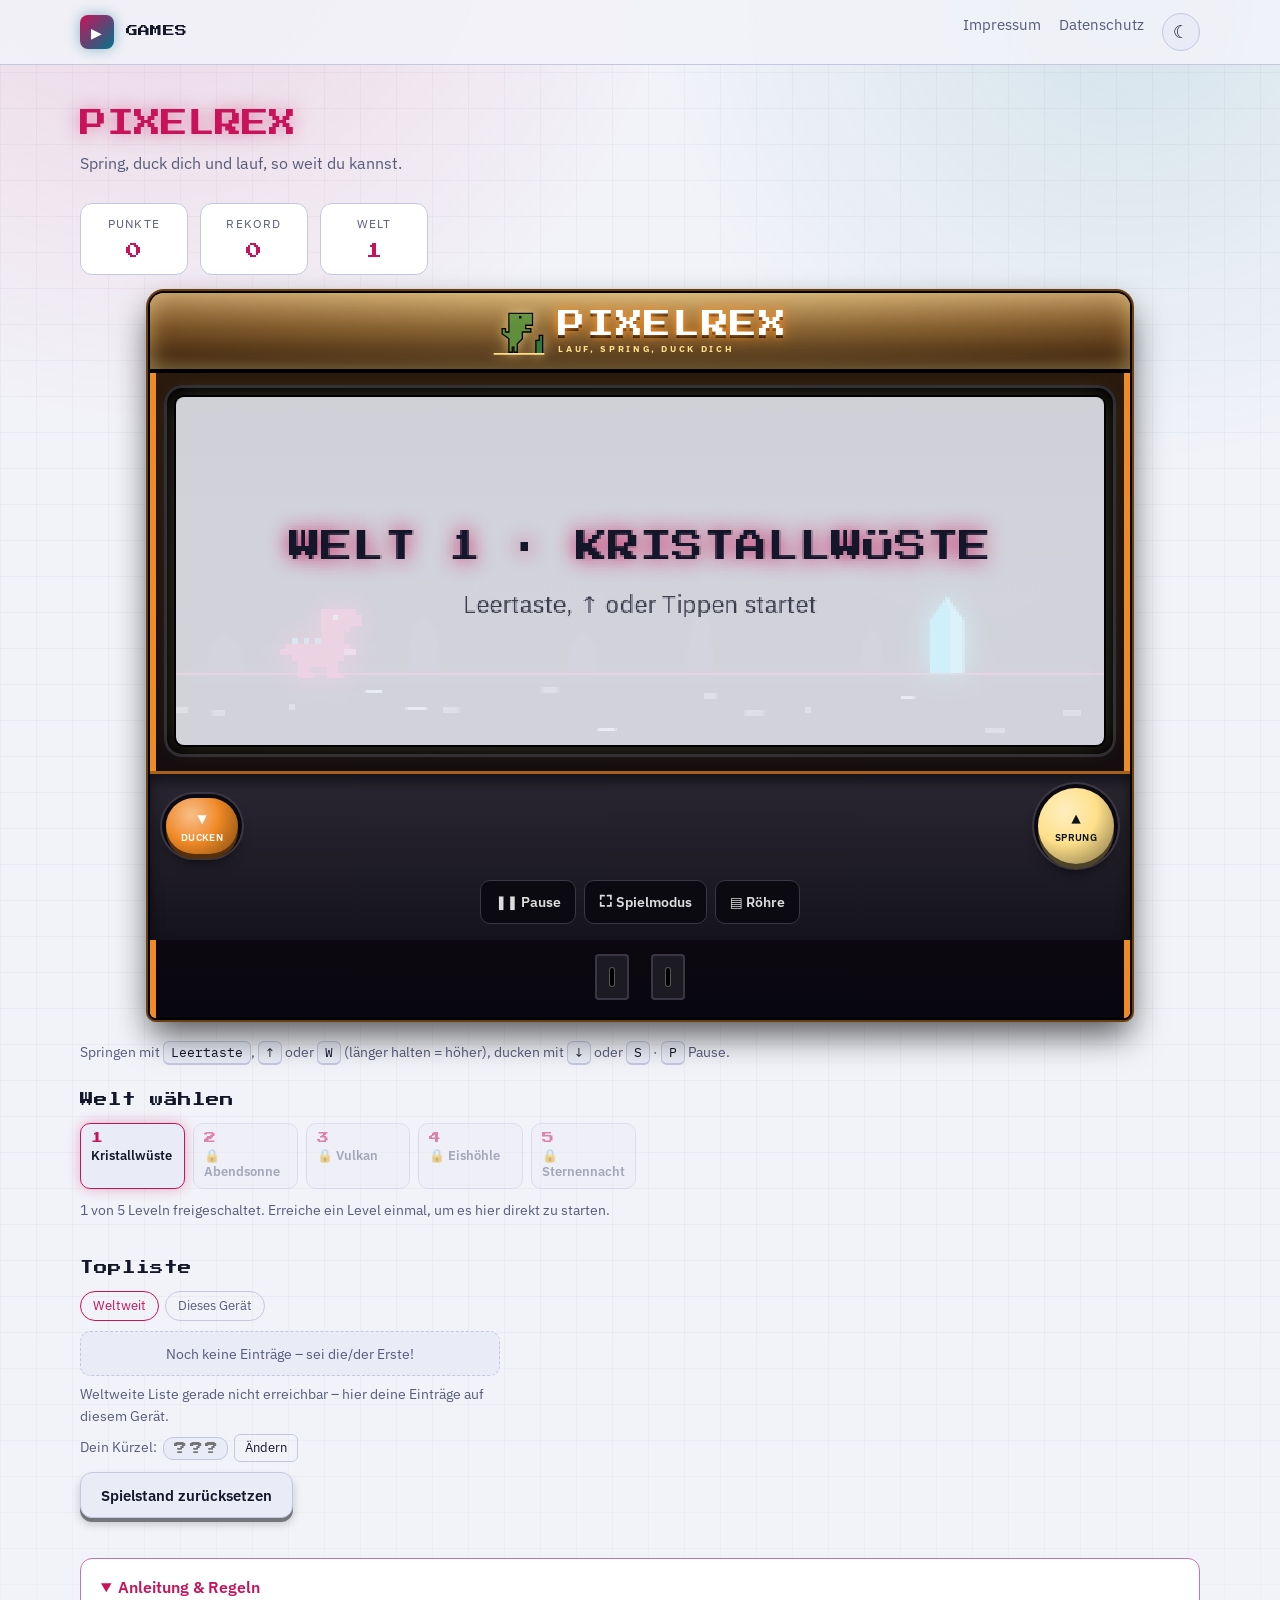
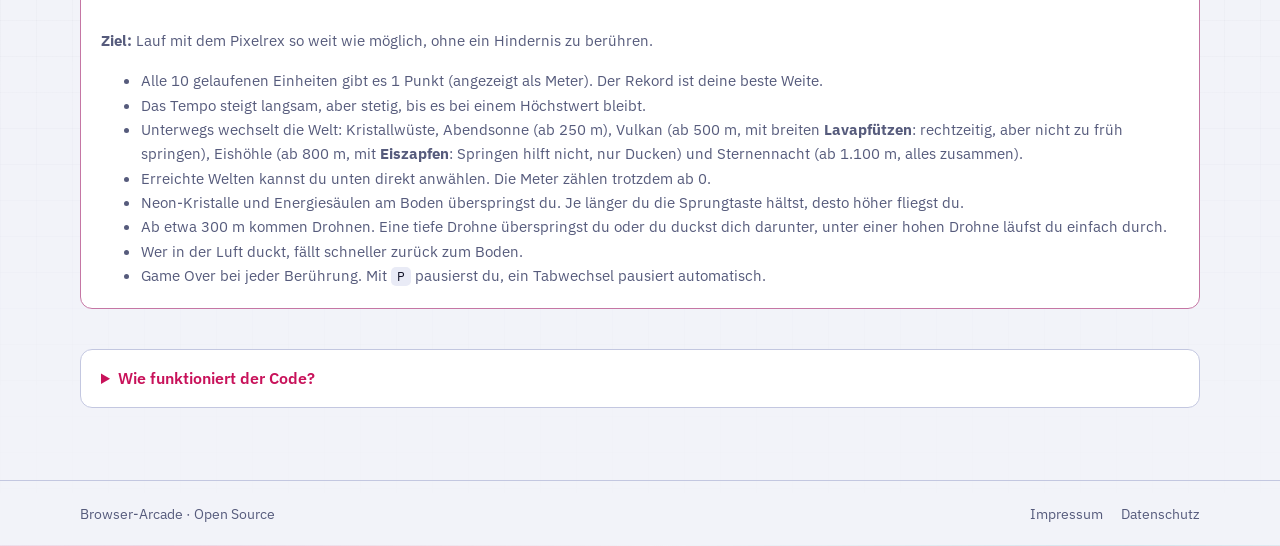
==== commit 7d1c0f5d: "Update: neue Startseite, Fortschritt, optionale Online-Topliste Gemeinsame Bausteine auf den aktuell" ====
--- a/index.html
+++ b/index.html
@@ -3,9 +3,12 @@
   <head>
     <meta charset="utf-8" />
     <meta name="viewport" content="width=device-width,initial-scale=1" />
-    <meta name="theme-color" content="#07070f" />
+    <meta name="theme-color" content="#07070f" media="(prefers-color-scheme: dark)" />
+    <meta name="theme-color" content="#f2f3f9" media="(prefers-color-scheme: light)" />
     <link rel="icon" href="./favicon.svg" type="image/svg+xml" />
-    <link rel="stylesheet" href="./assets/style.css" />
+    <script src="./assets/thema.js?v=20261024"></script>
+    <link rel="stylesheet" href="./assets/style.css?v=20261024w" />
+    <link rel="stylesheet" href="./assets/automat.css?v=20261024" />
     <title>PIXELREX · Browser-Arcade</title>
     <meta
       name="description"
@@ -44,17 +47,30 @@
           <div class="wert" id="hud-welt">1</div>
         </div>
       </div>
-      <div class="buehne">
-        <!-- Logisch 640x240 Pixel. Die CSS-Breite (100%, max. 960px) skaliert das Bild nur;
+      <div class="automat automat-pixelrex">
+        <div class="aut-kopf" aria-hidden="true">
+          <svg viewBox="0 0 64 64">
+            <g fill="#5f8f3a" stroke="#000" stroke-width="1.5">
+              <path d="M28 10h20v14h-8v4h6v4h-10v8l-6 6v10h-4v-6h-2v6h-4V40l-8-6v-6h4v4h4V10z" />
+            </g>
+            <rect x="32" y="13" width="3" height="3" fill="#000" />
+            <path d="M52 58V42h4v-6h4v22" fill="#2f7a3a" stroke="#000" stroke-width="1.5" />
+            <path d="M2 58h60" stroke="#ffe08a" stroke-width="2" /></svg
+          ><span class="aut-titel">PIXELREX<small>LAUF, SPRING, DUCK DICH</small></span>
+        </div>
+        <div class="buehne">
+          <!-- Logisch 640x240 Pixel. Die CSS-Breite (100%, max. 960px) skaliert das Bild nur;
            die Spiellogik rechnet immer in den 640er-Koordinaten. -->
-        <canvas
-          id="leinwand"
-          width="640"
-          height="240"
-          role="img"
-          aria-label="Pixelrex-Spielfeld: ein pinker Pixel-Dino läuft über einen Neon-Boden und weicht Kristallen und Drohnen aus"
-          style="max-width: 960px; margin-inline: auto; image-rendering: pixelated"
-        ></canvas>
+          <canvas
+            id="leinwand"
+            width="640"
+            height="240"
+            role="img"
+            aria-label="Pixelrex-Spielfeld: ein pinker Pixel-Dino läuft über einen Neon-Boden und weicht Kristallen und Drohnen aus"
+            style="max-width: 960px; margin-inline: auto; image-rendering: pixelated"
+          ></canvas>
+        </div>
+        <div class="aut-muenze" aria-hidden="true"><span></span><span></span></div>
       </div>
       <p class="steuerung">
         <span class="nur-tastatur"
@@ -67,9 +83,7 @@
         >
       </p>
       <section style="max-width: 420px; margin-top: 36px">
-        <h2 style="font-family: var(--pixel); font-weight: 400; font-size: 0.85rem">
-          Lokale Top 3
-        </h2>
+        <h2 style="font-family: var(--pixel); font-weight: 400; font-size: 0.85rem">Topliste</h2>
         <div id="topliste"></div>
         <button class="knopf" id="reset" style="margin-top: 10px">Spielstand zurücksetzen</button>
       </section>
--- a/assets/style.css
+++ b/assets/style.css
@@ -97,6 +97,14 @@
 }
 html {
   scroll-behavior: smooth;
+  -webkit-text-size-adjust: 100%;
+  text-size-adjust: 100%;
+}
+/* lesbar */
+@media (max-width: 600px) {
+  html {
+    font-size: 112.5%;
+  }
 }
 
 /* ---------- 3. Grundlayout ----------------------------------- */
@@ -105,7 +113,7 @@
   min-width: 320px;
   min-height: 100svh;
   color: var(--txt);
-  font: 16px/1.6 var(--sans);
+  font: 1rem/1.6 var(--sans);
   background:
     /* zwei weiche Farb-Glows oben links/rechts … */
     radial-gradient(
@@ -181,7 +189,7 @@
   gap: 12px;
   text-decoration: none;
   font-family: var(--pixel);
-  font-size: 0.72rem;
+  font-size: 0.75rem;
   letter-spacing: 0.02em;
 }
 .marke .logo {
@@ -246,7 +254,7 @@
 .hero .zeile {
   color: var(--ak);
   font-family: var(--pixel);
-  font-size: 0.68rem;
+  font-size: 0.75rem;
   letter-spacing: 0.14em;
   text-transform: uppercase;
 }
@@ -375,7 +383,7 @@
   top: 14px;
   right: 14px;
   font-family: var(--pixel);
-  font-size: 0.62rem;
+  font-size: 0.75rem;
   padding: 5px 8px;
   border-radius: 6px;
   color: var(--kat);
@@ -434,7 +442,7 @@
   border: 1px solid var(--line);
 }
 .hud-feld .label {
-  font-size: 0.68rem;
+  font-size: 0.75rem;
   letter-spacing: 0.1em;
   text-transform: uppercase;
   color: var(--mut);
@@ -551,6 +559,51 @@
   opacity: 0.45;
   cursor: not-allowed;
   transform: none;
+}
+
+/* Gestaltete Tasten: Kante unten, beim Drücken sinkt die Taste ein */
+.knopf {
+  box-shadow:
+    0 4px 0 color-mix(in srgb, var(--panel2) 50%, #000),
+    0 6px 10px #0003,
+    inset 0 1px 0 #ffffff24;
+}
+.knopf:hover {
+  transform: translateY(-1px);
+}
+.knopf:active {
+  transform: translateY(3px);
+  box-shadow:
+    0 1px 0 color-mix(in srgb, var(--panel2) 50%, #000),
+    inset 0 2px 4px #0003;
+}
+.knopf.primaer {
+  box-shadow:
+    0 4px 0 color-mix(in srgb, var(--ak) 45%, #000),
+    0 6px 12px #0004,
+    inset 0 1px 0 #fff9;
+}
+.knopf.primaer:hover {
+  box-shadow:
+    0 4px 0 color-mix(in srgb, var(--ak) 45%, #000),
+    0 0 22px color-mix(in srgb, var(--ak) 50%, transparent),
+    inset 0 1px 0 #fff9;
+}
+.knopf.primaer:active {
+  box-shadow:
+    0 1px 0 color-mix(in srgb, var(--ak) 45%, #000),
+    inset 0 2px 4px #0004;
+}
+.knopf:disabled,
+.knopf:disabled:active {
+  transform: none;
+  box-shadow: none;
+}
+@media (prefers-reduced-motion: reduce) {
+  .knopf:hover,
+  .knopf:active {
+    transform: none;
+  }
 }
 
 /* Game-Over-/Info-Dialog (natives <dialog>-Element) */
@@ -685,6 +738,104 @@
   font-size: 0.9rem;
   border-style: dashed;
   justify-content: center;
+}
+
+/* Reiter über der Topliste: Weltweit / Dieses Gerät / Höchster Kontostand */
+.topliste-reiter {
+  display: flex;
+  flex-wrap: wrap;
+  gap: 6px;
+  margin-bottom: 10px;
+}
+.topliste-reiter button {
+  font: inherit;
+  font-size: 0.8rem;
+  color: var(--mut);
+  background: transparent;
+  border: 1px solid var(--line);
+  border-radius: 999px;
+  padding: 4px 12px;
+  cursor: pointer;
+  transition:
+    color var(--schnell),
+    border-color var(--schnell);
+}
+.topliste-reiter button:hover {
+  color: var(--txt);
+}
+.topliste-reiter button[aria-pressed="true"] {
+  color: var(--ak);
+  border-color: var(--ak);
+}
+.topliste-reiter button:focus-visible {
+  outline: 2px solid var(--ak);
+  outline-offset: 2px;
+}
+/* Eigener Eintrag in der weltweiten Liste */
+.topliste li.du .name::after {
+  content: " (du)";
+  font-family: var(--sans);
+  letter-spacing: 0;
+  color: var(--mut);
+}
+.topliste.ruhig li {
+  animation: none;
+}
+.topliste-fuss {
+  margin: 2px 0 0;
+  min-height: 1.2em;
+  font-size: 0.85rem;
+  color: var(--mut);
+}
+
+.topliste-name {
+  display: flex;
+  flex-wrap: wrap;
+  align-items: center;
+  gap: 6px;
+  margin: 6px 0 0;
+  font-size: 0.85rem;
+  color: var(--mut);
+}
+.topliste-name .initialen.klein {
+  margin-left: 0;
+}
+.topliste-name button {
+  font: inherit;
+  font-size: 0.8rem;
+  padding: 3px 10px;
+  border-radius: 6px;
+  border: 1px solid var(--line);
+  background: transparent;
+  color: var(--txt);
+  cursor: pointer;
+}
+.topliste-name button:focus-visible {
+  outline: 2px solid var(--ak, var(--cyan));
+  outline-offset: 2px;
+}
+.topliste-name-meldung {
+  min-width: 1ch;
+}
+
+/* Startseite: weltweite Liste Spieler-Level / längste Serie */
+.weltliste {
+  margin-top: 22px;
+}
+#spieler-welt > * {
+  max-width: 460px;
+}
+.weltliste h3 {
+  font-size: 0.95rem;
+  margin: 0 0 10px;
+  color: var(--kat, var(--ak));
+}
+.loesch-zeile {
+  display: flex;
+  flex-wrap: wrap;
+  align-items: center;
+  gap: 10px;
+  margin: 12px 0 0;
 }
 
 /* Casino-Bausteine: Einsatz-Chips + Wallet-Leiste ------------- */
@@ -1321,7 +1472,7 @@
 .rk-kopf {
   margin: 0;
   font-family: var(--pixel);
-  font-size: 0.62rem;
+  font-size: 0.75rem;
   letter-spacing: 0.16em;
   color: var(--mut);
 }
@@ -1427,7 +1578,7 @@
 }
 .rk-faktor {
   font-family: var(--pixel);
-  font-size: 0.62rem;
+  font-size: 0.75rem;
   text-align: left;
 }
 .rk-wert {
@@ -1935,7 +2086,7 @@
     border-radius: 10px;
   }
   .hud-feld .label {
-    font-size: 0.62rem;
+    font-size: 0.75rem;
     letter-spacing: 0.04em;
   }
   .hud-feld .wert {
@@ -1993,7 +2144,7 @@
     height: 34px;
   }
   .karte h3 {
-    font-size: 0.7rem;
+    font-size: 0.75rem;
   }
   .karte p {
     font-size: 0.84rem;
@@ -2123,7 +2274,7 @@
   background: color-mix(in srgb, var(--gold) 8%, transparent);
 }
 .kategorie h2 .alters-hinweis {
-  font-size: 0.7rem;
+  font-size: 0.75rem;
   vertical-align: middle;
 }
 
@@ -2177,3 +2328,112 @@
   color: var(--txt);
   opacity: 0.85;
 }
+
+/* ---------- 20. Hell-Modus nach Systemeinstellung (2026-10-23) ----------
+   Nur Farb-Variablen + wenige feste Stellen. Spielgeräte (Automaten,
+   Handheld, Canvas-Felder) bleiben bewusst dunkel wie echte Geräte. */
+:root {
+  color-scheme: dark;
+}
+@media (prefers-color-scheme: light) {
+  :root:where(:not([data-thema="dunkel"])) {
+    color-scheme: light;
+    --bg: #f2f3f9;
+    --panel: #ffffff;
+    --panel2: #e9ebf6;
+    --line: #c3c7e0;
+    --txt: #14162a;
+    --mut: #565b7c;
+    --pink: #c8125a;
+    --cyan: #00748c;
+    --lime: #3c7600;
+    --gold: #946000;
+    --violet: #6a45d1;
+  }
+  :where(:root:not([data-thema="dunkel"])) .raster {
+    background-image:
+      linear-gradient(#1a1d4008 1px, transparent 1px),
+      linear-gradient(90deg, #1a1d4008 1px, transparent 1px);
+  }
+  :where(:root:not([data-thema="dunkel"])) .marke .logo,
+  :where(:root:not([data-thema="dunkel"])) .knopf.primaer {
+    color: #fff;
+  }
+  :where(:root:not([data-thema="dunkel"])) dialog.spiel-dialog::backdrop {
+    background: #1a1d40aa;
+  }
+  :where(:root:not([data-thema="dunkel"])) .kopf {
+    background: color-mix(in srgb, var(--bg) 88%, transparent);
+  }
+  :where(:root:not([data-thema="dunkel"])) kbd {
+    background: var(--panel);
+    color: var(--txt);
+    border-color: var(--line);
+  }
+}
+
+:root:where([data-thema="hell"]) {
+  color-scheme: light;
+  --bg: #f2f3f9;
+  --panel: #ffffff;
+  --panel2: #e9ebf6;
+  --line: #c3c7e0;
+  --txt: #14162a;
+  --mut: #565b7c;
+  --pink: #c8125a;
+  --cyan: #00748c;
+  --lime: #3c7600;
+  --gold: #946000;
+  --violet: #6a45d1;
+}
+:where(:root[data-thema="hell"]) .raster {
+  background-image:
+    linear-gradient(#1a1d4008 1px, transparent 1px),
+    linear-gradient(90deg, #1a1d4008 1px, transparent 1px);
+}
+:where(:root[data-thema="hell"]) .marke .logo,
+:where(:root[data-thema="hell"]) .knopf.primaer {
+  color: #fff;
+}
+:where(:root[data-thema="hell"]) dialog.spiel-dialog::backdrop {
+  background: #1a1d40aa;
+}
+:where(:root[data-thema="hell"]) .kopf {
+  background: color-mix(in srgb, var(--bg) 88%, transparent);
+}
+:where(:root[data-thema="hell"]) kbd {
+  background: var(--panel);
+  color: var(--txt);
+  border-color: var(--line);
+}
+
+:root[data-thema="dunkel"] {
+  color-scheme: dark;
+}
+:root[data-thema="hell"] {
+  color-scheme: light;
+}
+.thema-knopf {
+  font: inherit;
+  font-size: 1.1rem;
+  line-height: 1;
+  min-width: 2.4rem;
+  min-height: 2.4rem;
+  border-radius: 999px;
+  border: 1px solid var(--line);
+  background: var(--panel2);
+  color: var(--txt);
+  cursor: pointer;
+}
+.thema-knopf:hover {
+  border-color: var(--cyan);
+}
+.thema-knopf:focus-visible {
+  outline: 2px solid var(--cyan);
+  outline-offset: 2px;
+}
+
+/* p19 doppeltipp */
+html {
+  touch-action: manipulation;
+} /* kein Doppeltipp-Zoom, Pinch-Zoom bleibt */
--- a/assets/automat.css
+++ b/assets/automat.css
@@ -0,0 +1,284 @@
+/* assets/automat.css – Spielhallen-Automat für Arcade-Spiele (eigene Gestaltung).
+   .automat.automat-<spiel>: Leuchtaufsatz (.aut-kopf), Bildschirm (.buehne), Bedienfeld (.steuerbereich aus mobil.js). */
+.automat {
+  --a1: #ff3d7f;
+  --a2: #3dd6ff;
+  --a3: #1a1030;
+  --amax: 600px;
+  max-width: var(--amax);
+  margin: 8px auto 22px;
+  padding: 0 14px 18px;
+  position: relative;
+  background:
+    linear-gradient(
+      90deg,
+      var(--a1) 0 6px,
+      transparent 6px calc(100% - 6px),
+      var(--a1) calc(100% - 6px)
+    ),
+    linear-gradient(180deg, color-mix(in srgb, var(--a3) 80%, #000), #08060f);
+  border-radius: 14px 14px 6px 6px;
+  box-shadow:
+    0 0 0 2px #000,
+    0 0 0 4px color-mix(in srgb, var(--a1) 45%, #000),
+    0 16px 34px #000a;
+}
+.aut-kopf {
+  position: relative;
+  margin: 0 -14px 12px;
+  padding: 12px 14px 10px;
+  overflow: hidden;
+  display: flex;
+  align-items: center;
+  justify-content: center;
+  gap: 12px;
+  border-radius: 14px 14px 0 0;
+  border-bottom: 4px solid #000;
+  background:
+    radial-gradient(
+      120% 140% at 50% 0%,
+      color-mix(in srgb, var(--a2) 55%, transparent),
+      transparent 70%
+    ),
+    linear-gradient(180deg, color-mix(in srgb, var(--a3) 60%, var(--a1)), var(--a3));
+  box-shadow: inset 0 0 22px color-mix(in srgb, var(--a2) 50%, transparent);
+}
+.aut-kopf::after {
+  /* Glas-Spiegelung */
+  content: "";
+  position: absolute;
+  inset: 0 0 55% 0;
+  background: linear-gradient(#ffffff2a, transparent);
+  pointer-events: none;
+}
+.aut-kopf svg {
+  width: 54px;
+  height: 54px;
+  flex: none;
+  filter: drop-shadow(0 0 6px color-mix(in srgb, var(--a2) 70%, transparent));
+}
+.aut-titel {
+  font: clamp(1rem, 5.4vw, 1.7rem)/1 var(--pixel);
+  letter-spacing: 0.06em;
+  color: #fff;
+  white-space: nowrap;
+  text-shadow:
+    0 0 6px var(--a1),
+    0 0 16px var(--a1),
+    0 3px 0 #000;
+  animation: aut-neon 3.2s infinite;
+}
+.aut-titel small {
+  display: block;
+  margin-top: 5px;
+  font: 700 0.55rem var(--sans);
+  letter-spacing: 0.3em;
+  color: var(--a2);
+  text-shadow: none;
+}
+@keyframes aut-neon {
+  0%,
+  92%,
+  100% {
+    opacity: 1;
+  }
+  94% {
+    opacity: 0.55;
+  }
+  96% {
+    opacity: 1;
+  }
+  97% {
+    opacity: 0.7;
+  }
+}
+.automat .buehne.arcade-buehne {
+  margin: 0;
+  padding: 12px;
+  border: 0;
+  border-radius: 18px;
+  background: radial-gradient(#1b1b1f, #050506);
+  box-shadow:
+    inset 0 0 0 3px #2a2a30,
+    inset 0 6px 16px #000;
+}
+.automat .buehne canvas {
+  display: block;
+  border-radius: 8px;
+  box-shadow:
+    0 0 0 2px #000,
+    0 0 24px color-mix(in srgb, var(--a2) 22%, transparent);
+}
+/* Bedienfeld */
+.automat .steuerbereich {
+  margin: 14px -14px 0;
+  padding: 14px 16px 16px;
+  background: linear-gradient(180deg, #2a2733, #15131b);
+  border-top: 3px solid color-mix(in srgb, var(--a1) 70%, #000);
+  box-shadow: inset 0 8px 14px #0008;
+}
+.automat .gamepad,
+html.touch .automat .gamepad {
+  display: flex;
+  align-items: center;
+  justify-content: space-between;
+}
+.automat .gamepad.gp-mitte {
+  justify-content: center;
+}
+.automat .gp-taste {
+  border: 0;
+  border-radius: 50%;
+  color: #fff;
+  font-size: 1rem;
+  background: radial-gradient(
+    circle at 35% 30%,
+    color-mix(in srgb, var(--a1) 55%, #fff),
+    var(--a1) 45%,
+    color-mix(in srgb, var(--a1) 55%, #000)
+  );
+  box-shadow:
+    0 5px 0 color-mix(in srgb, var(--a1) 35%, #000),
+    0 0 0 4px #0b0a10,
+    0 0 0 6px #3a3644,
+    0 8px 12px #0008;
+}
+.automat .gp-taste small {
+  color: #fff;
+}
+.automat .gp-taste.gp-breit {
+  width: 72px;
+  height: 56px;
+  border-radius: 28px;
+}
+.automat .gp-rechts .gp-taste {
+  background: radial-gradient(
+    circle at 35% 30%,
+    color-mix(in srgb, var(--a2) 55%, #fff),
+    var(--a2) 45%,
+    color-mix(in srgb, var(--a2) 50%, #000)
+  );
+  box-shadow:
+    0 5px 0 color-mix(in srgb, var(--a2) 30%, #000),
+    0 0 0 4px #0b0a10,
+    0 0 0 6px #3a3644,
+    0 8px 12px #0008;
+  color: #08121a;
+}
+.automat .gp-rechts .gp-taste small {
+  color: #08121a;
+}
+.automat .gp-kreuz {
+  gap: 4px;
+}
+.automat .gp-kreuz .gp-taste {
+  border-radius: 10px;
+}
+.automat .gp-taste.gedrueckt {
+  transform: translateY(4px);
+  filter: brightness(1.25);
+  box-shadow:
+    0 1px 0 #000,
+    0 0 0 4px #0b0a10,
+    0 0 0 6px #3a3644,
+    0 0 18px var(--a1);
+}
+.automat .werkzeugleiste {
+  justify-content: center;
+  margin-top: 16px;
+}
+.automat .wz-knopf {
+  background: #0b0a10;
+  border-color: #3a3644;
+  color: #ddd;
+}
+.aut-muenze {
+  /* Münzeinwurf unter dem Bedienfeld */
+  display: flex;
+  justify-content: center;
+  gap: 22px;
+  margin-top: 14px;
+}
+.aut-muenze span {
+  width: 34px;
+  height: 46px;
+  border-radius: 4px;
+  background: #1c1a22;
+  box-shadow: inset 0 0 0 2px #3a3644;
+  display: grid;
+  place-items: center;
+  font: 0.5rem var(--pixel);
+  color: #ff4d4d;
+  text-shadow: 0 0 4px #ff4d4d;
+}
+.aut-muenze span::before {
+  content: "";
+  width: 4px;
+  height: 18px;
+  background: #000;
+  border-radius: 2px;
+  box-shadow: 0 0 0 1px #555;
+}
+/* Themen */
+.automat-flattervogel {
+  --a1: #ffb627;
+  --a2: #6fe3ff;
+  --a3: #12355a;
+  --amax: 440px;
+}
+.automat-froschsprung {
+  --a1: #46d160;
+  --a2: #b3ff5c;
+  --a3: #0f3a24;
+  --amax: 600px;
+}
+.automat-mauerbrecher {
+  --a1: #ff5a36;
+  --a2: #ffd23f;
+  --a3: #3a1410;
+  --amax: 600px;
+}
+.automat-meteorsturm {
+  --a1: #a35cff;
+  --a2: #47f0ff;
+  --a3: #120a2e;
+  --amax: 860px;
+}
+.automat-pixelrex {
+  --a1: #f08a24;
+  --a2: #ffe08a;
+  --a3: #3a2410;
+  --amax: 980px;
+}
+@media (max-width: 420px) {
+  .automat {
+    padding: 0 8px 14px;
+  }
+  .aut-kopf {
+    margin: 0 -8px 10px;
+  }
+  .automat .buehne.arcade-buehne {
+    padding: 7px;
+    border-radius: 12px;
+  }
+  .automat .steuerbereich {
+    margin: 12px -8px 0;
+    padding: 12px 10px 14px;
+  }
+  .aut-kopf svg {
+    width: 40px;
+    height: 40px;
+  }
+}
+body.spielmodus .automat {
+  margin: 0 auto;
+}
+body.spielmodus .aut-kopf,
+body.spielmodus .aut-muenze {
+  display: none;
+}
+@media (prefers-reduced-motion: reduce) {
+  .aut-titel {
+    animation: none;
+  }
+}
